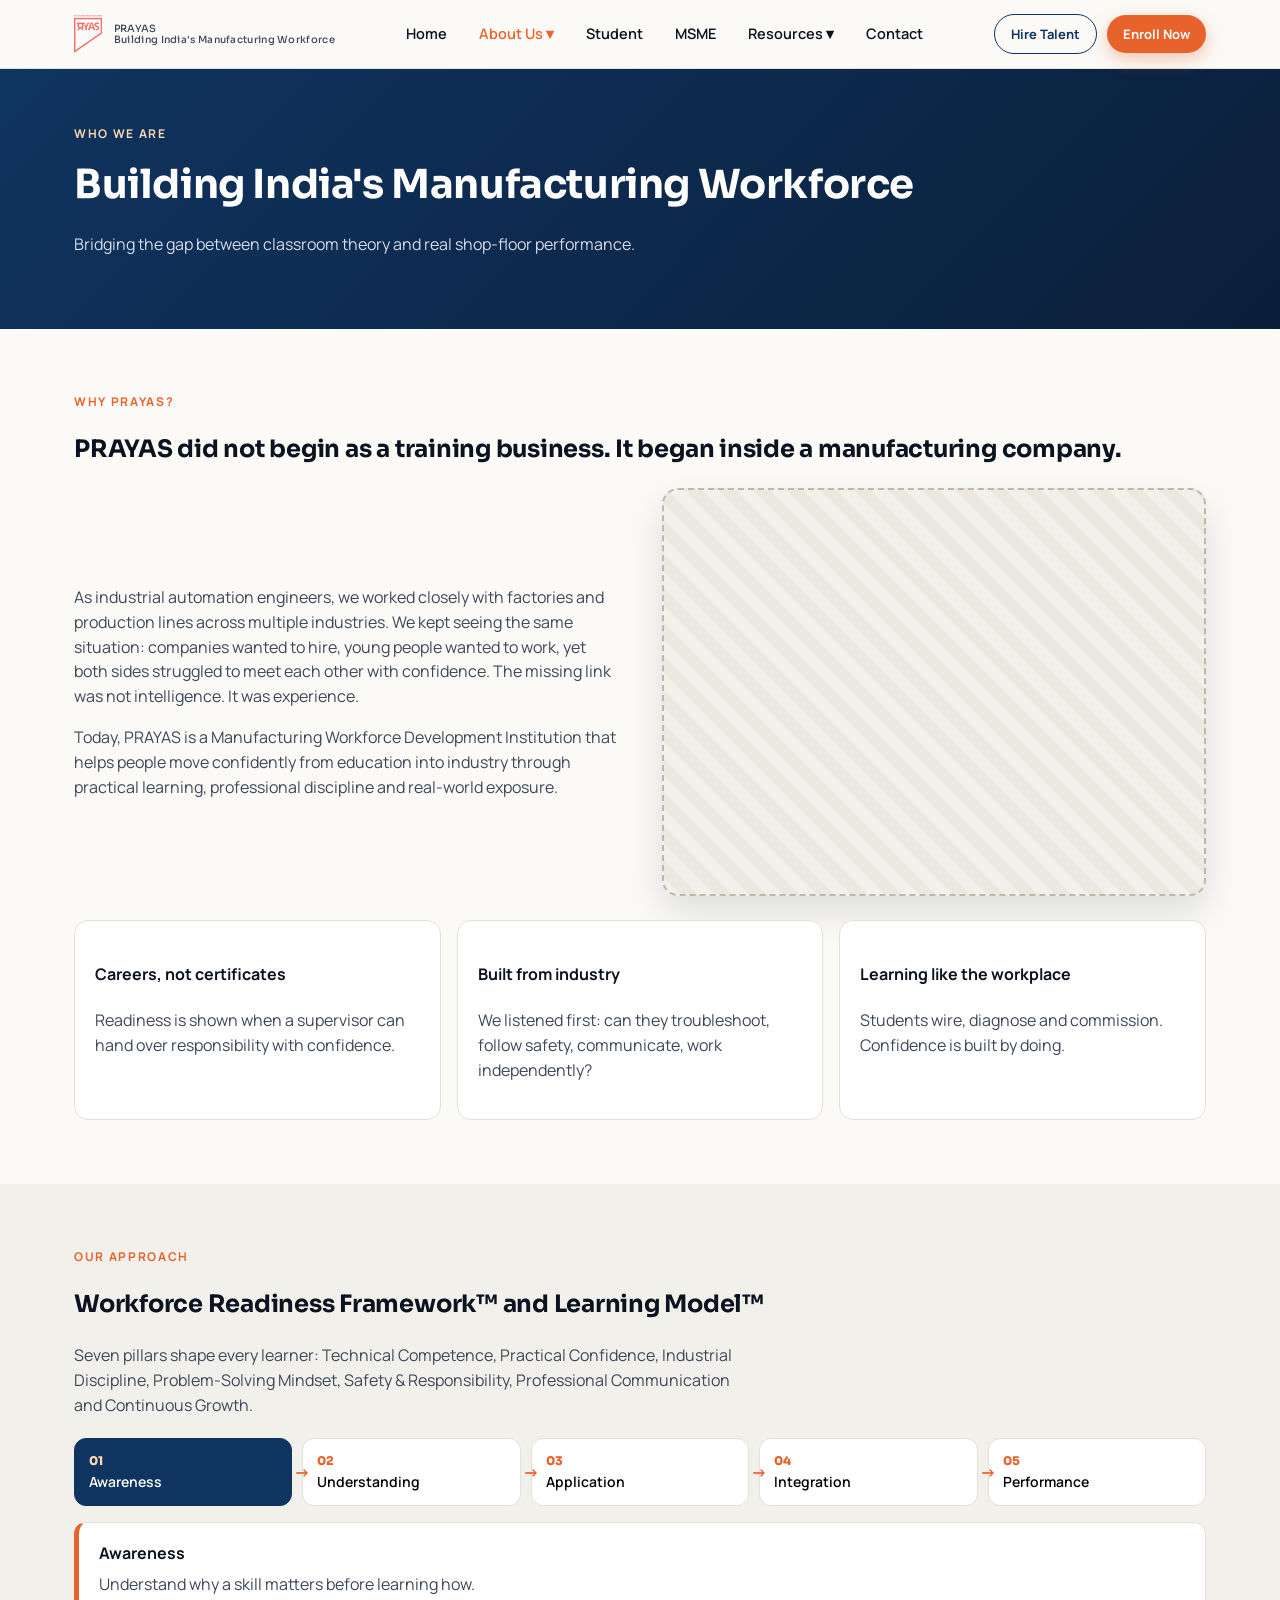
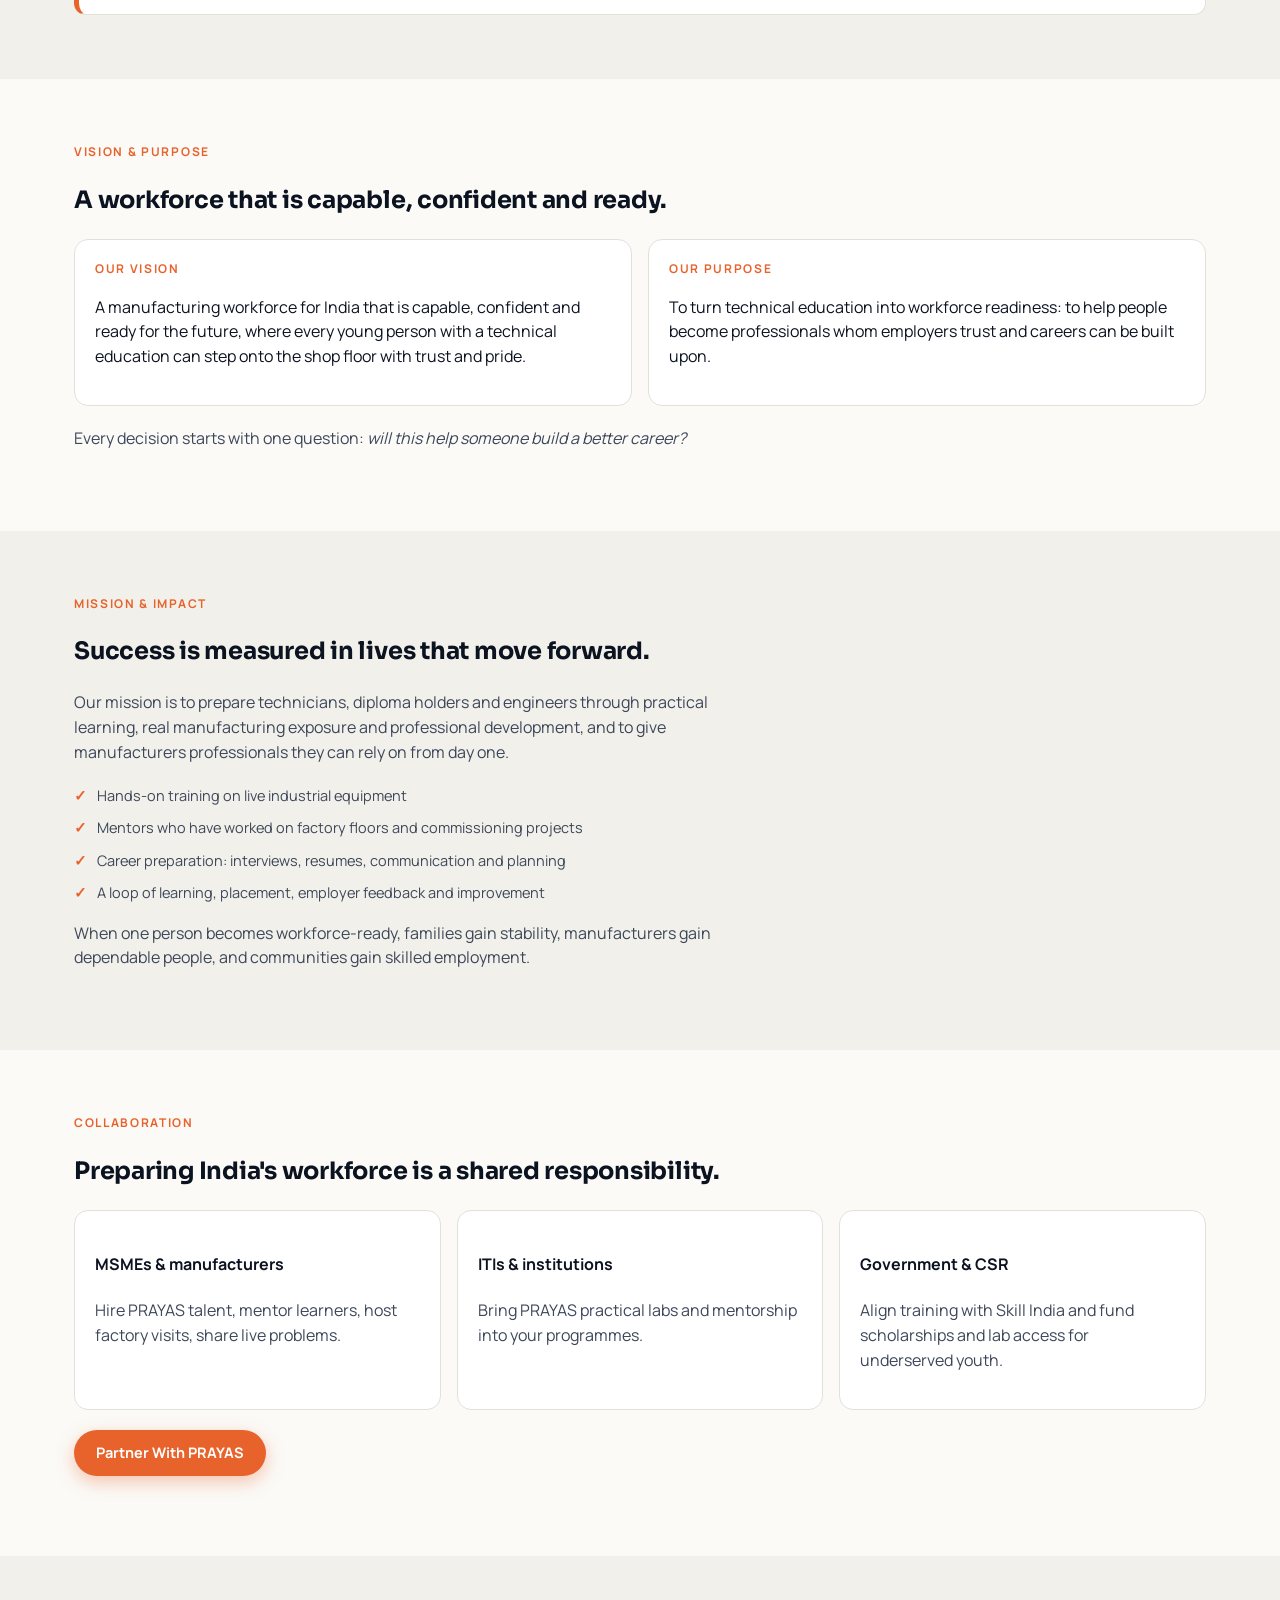
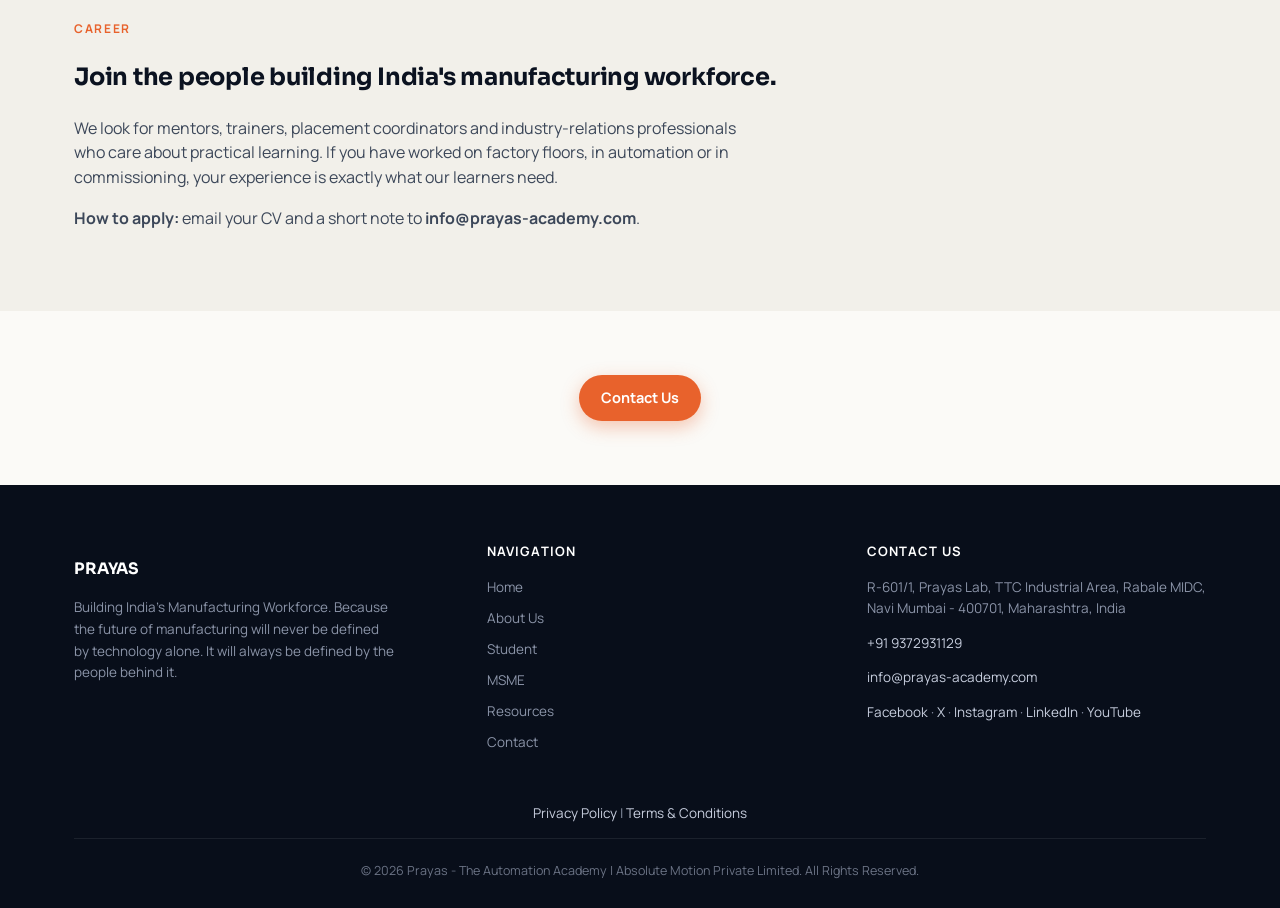
==== about.html @ 9b88f110 "feat(ui): update CTA button text from Apply Now to Enroll Now across all pages" ====
<!DOCTYPE html><html lang="en"><head><meta charset="UTF-8"><meta name="viewport" content="width=device-width,initial-scale=1"><title>About Us — PRAYAS Manufacturing Workforce</title><meta name="description" content="Why PRAYAS exists, our vision, mission and how we prepare India's manufacturing workforce."><link rel="preconnect" href="https://fonts.googleapis.com"><link href="https://fonts.googleapis.com/css2?family=Manrope:wght@400;500;600;700;800&family=Sora:wght@600;700;800&display=swap" rel="stylesheet"><style>
  :root{
    --ink:#0b1220;
    --ink-soft:#3c4759;
    --paper:#fbfaf7;
    --paper-alt:#f2f0ea;
    --accent:#0f3460;
    --accent-2:#e8622c;
    --line:#e3e0d8;
    --radius:16px;
    --maxw:1180px;
  }
  *{box-sizing:border-box;}
  html{scroll-behavior:smooth;}
  body{
    margin:0;
    font-family:'Manrope',sans-serif;
    color:var(--ink);
    background:var(--paper);
    line-height:1.55;
  }
  h1,h2,h3,.display{font-family:'Sora',sans-serif;letter-spacing:-0.01em;}
  a{text-decoration:none;color:inherit;}
  img{max-width:100%;display:block;}
  .wrap{max-width:var(--maxw);margin:0 auto;padding:0 24px;}
  .eyebrow{
    text-transform:uppercase;
    letter-spacing:0.14em;
    font-size:12px;
    font-weight:700;
    color:var(--accent-2);
    margin-bottom:10px;
  }
  /* ---------- HEADER ---------- */
  header{
    position:sticky;top:0;z-index:50;
    background:rgba(251,250,247,0.9);
    backdrop-filter:blur(10px);
    border-bottom:1px solid var(--line);
  }
  .nav-row{
    display:flex;align-items:center;justify-content:space-between;
    padding:14px 24px;max-width:var(--maxw);margin:0 auto;
  }
  .logo{font-family:'Sora',sans-serif;font-weight:800;font-size:20px;display:flex;align-items:center;gap:12px;line-height:1.1;text-decoration:none;}
  .logo img{height:38px;width:auto;display:block;object-fit:contain;}
  .logo .logo-text{display:flex;flex-direction:column;}
  .logo span{font-size:10px;font-weight:500;color:var(--ink-soft);letter-spacing:0.03em;}
  @media (max-width:540px){.logo img{height:32px;}.logo .logo-text span{display:none;}}
  nav.desktop-nav{display:flex;gap:32px;font-weight:600;font-size:14.5px;}
  nav.desktop-nav a:hover{color:var(--accent-2);}
  .nav-ctas{display:flex;gap:10px;align-items:center;}
  .btn{
    display:inline-flex;align-items:center;justify-content:center;gap:8px;
    padding:12px 22px;border-radius:999px;font-weight:700;font-size:14.5px;
    cursor:pointer;border:none;white-space:nowrap;transition:transform .15s ease, box-shadow .15s ease;
  }
  .btn:hover{transform:translateY(-1px);}
  .btn-primary{background:var(--accent-2);color:#fff;box-shadow:0 6px 18px rgba(232,98,44,0.35);}
  .btn-secondary{background:transparent;color:var(--accent);border:1.5px solid var(--accent);}
  .btn-ghost{background:var(--paper-alt);color:var(--ink);}
  .btn-small{padding:9px 16px;font-size:13px;}
  .hamburger{display:none;flex-direction:column;gap:5px;background:none;border:none;cursor:pointer;padding:6px;}
  .hamburger span{width:24px;height:2.5px;background:var(--ink);border-radius:2px;}
  /* ---------- MOBILE MENU ---------- */
  .mobile-menu{
    display:none;flex-direction:column;gap:2px;
    background:var(--paper);border-bottom:1px solid var(--line);
    padding:8px 24px 20px;
  }
  .mobile-menu.open{display:flex;}
  .mobile-menu a{padding:14px 4px;font-weight:600;border-bottom:1px solid var(--line);}
  /* ---------- HERO ---------- */
  .hero{padding:56px 0;position:relative;overflow:hidden;}
  .hero::before{
    content:"";position:absolute;inset:0;z-index:-1;
    background:radial-gradient(circle at 78% 8%, rgba(15,52,96,0.08), transparent 55%);
  }
  .hero-grid{display:grid;grid-template-columns:1.05fr 0.95fr;gap:48px;align-items:center;}
  .hero-inner{max-width:640px;}
  .hero h1{font-size:42px;font-weight:800;margin:0 0 18px;line-height:1.12;}
  .hero p.lede{font-size:18px;color:var(--ink-soft);margin:0 0 30px;max-width:600px;}
  .hero-ctas{display:flex;gap:14px;flex-wrap:wrap;margin-bottom:40px;}
  .trust-bar{
    display:flex;gap:0;border-top:1px solid var(--line);padding-top:28px;flex-wrap:wrap;
  }
  .trust-stat{flex:1;min-width:130px;padding-right:24px;}
  .trust-stat b{display:block;font-family:'Sora',sans-serif;font-size:26px;font-weight:800;color:var(--accent);}
  .trust-stat span{font-size:13px;color:var(--ink-soft);}
  .hero-media{position:relative;border-radius:20px;overflow:hidden;box-shadow:0 20px 50px rgba(11,18,32,0.18);}
  .hero-media img{width:100%;height:100%;object-fit:cover;aspect-ratio:4/5;}
  .hero-media .tag{
    position:absolute;bottom:16px;left:16px;right:16px;background:rgba(11,18,32,0.78);
    color:#fff;padding:10px 14px;border-radius:10px;font-size:13px;font-weight:600;
    display:flex;align-items:center;gap:8px;backdrop-filter:blur(6px);
  }
  .tag .dot{width:8px;height:8px;border-radius:50%;background:#3ddc84;flex:0 0 auto;}
  /* ---------- SECTION SHELL ---------- */
  section{padding:64px 0;}
  .section-alt{background:var(--paper-alt);}
  .section-dark{background:var(--ink);color:#fff;}
  .section-dark .section-head p{color:#aab2c5;}
  .section-head{max-width:640px;margin-bottom:36px;}
  .section-head.center{max-width:680px;margin-left:auto;margin-right:auto;text-align:center;}
  .section-head h2{font-size:29px;font-weight:700;margin:0 0 12px;}
  .section-head p{color:var(--ink-soft);font-size:16px;margin:0;}
  /* ---------- PROBLEM / BRIDGE ---------- */
  .bridge-grid{display:grid;grid-template-columns:1fr 1fr;gap:28px;}
  .bridge-card{
    background:#fff;border:1px solid var(--line);border-radius:var(--radius);
    padding:28px;
  }
  .bridge-card h3{font-size:18px;margin:0 0 10px;}
  .bridge-card p{margin:0;color:var(--ink-soft);font-size:15px;}
  .split{display:grid;grid-template-columns:1fr 1fr;gap:44px;align-items:center;}
  .split.reverse .split-media{order:2;}
  .split-media img{border-radius:18px;width:100%;object-fit:cover;aspect-ratio:4/3;box-shadow:0 16px 36px rgba(11,18,32,0.12);}
  .checklist{list-style:none;margin:20px 0 0;padding:0;display:grid;gap:10px;}
  .checklist li{display:flex;gap:10px;font-size:14.5px;color:var(--ink-soft);}
  .checklist li::before{content:"✓";color:var(--accent-2);font-weight:800;flex:0 0 auto;}
  /* ---------- FRAMEWORK: desktop grid / mobile carousel ---------- */
  .framework-grid{
    display:grid;grid-template-columns:repeat(4,1fr);gap:18px;
  }
  .pillar{
    background:#fff;border:1px solid var(--line);border-radius:14px;
    overflow:hidden;flex:0 0 auto;
  }
  .pillar .pillar-img{width:100%;aspect-ratio:16/10;object-fit:cover;}
  .pillar .pillar-body{padding:18px 18px 20px;}
  .pillar .num{font-family:'Sora',sans-serif;font-weight:800;color:var(--accent-2);font-size:13px;margin-bottom:8px;}
  .pillar h4{font-size:15px;margin:0 0 6px;}
  .pillar p{font-size:13.5px;color:var(--ink-soft);margin:0;}
  .framework-scroll{display:none;}
  /* ---------- AUDIENCE TILES ---------- */
  .tile-grid{display:grid;grid-template-columns:repeat(3,1fr);gap:20px;}
  .tile{background:#fff;border:1px solid var(--line);border-radius:16px;overflow:hidden;display:flex;flex-direction:column;}
  .tile img{width:100%;aspect-ratio:4/3;object-fit:cover;}
  .tile-body{padding:18px 18px 20px;display:flex;flex-direction:column;gap:8px;flex:1;}
  .tile-body h4{margin:0;font-size:16px;}
  .tile-body p{margin:0;font-size:13.5px;color:var(--ink-soft);flex:1;}
  .tile-body a{font-size:13.5px;font-weight:700;color:var(--accent-2);}
  /* ---------- CHOOSE YOUR PATH ---------- */
  .path-grid{display:grid;grid-template-columns:1fr 1fr;gap:24px;}
  .path-card{
    border-radius:var(--radius);padding:36px 30px;color:#fff;position:relative;overflow:hidden;
  }
  .path-card.student{background:linear-gradient(135deg,#0f3460,#1a4d8f);}
  .path-card.employer{background:linear-gradient(135deg,#20293b,#3c4a63);}
  .path-card .eyebrow-light{color:#ffd7b0;text-transform:uppercase;letter-spacing:0.12em;font-size:12px;font-weight:700;margin-bottom:12px;}
  .path-card h3{font-size:24px;margin:0 0 12px;}
  .path-card p{font-size:14.5px;opacity:0.88;margin:0 0 24px;}
  .path-card .btn-primary{background:#fff;color:var(--ink);box-shadow:none;}
  .path-card .btn-primary:hover{background:#f2f0ea;}
  /* ---------- TIMELINE (Student Journey) ---------- */
  .timeline{display:grid;grid-template-columns:repeat(5,1fr);gap:18px;}
  .tl-step{background:#fff;border:1px solid var(--line);border-radius:14px;overflow:hidden;}
  .tl-step img{width:100%;aspect-ratio:1/1;object-fit:cover;}
  .tl-body{padding:14px 16px 18px;}
  .tl-body .tl-num{font-family:'Sora',sans-serif;font-weight:800;color:var(--accent-2);font-size:12px;}
  .tl-body h4{font-size:14.5px;margin:8px 0 6px;}
  .tl-body p{font-size:12.5px;color:var(--ink-soft);margin:0;}
  /* ---------- HIRING PROCESS STEPS ---------- */
  .steps-list{display:grid;gap:14px;}
  .step-row{display:flex;gap:16px;background:#fff;border:1px solid var(--line);border-radius:14px;padding:18px 20px;align-items:flex-start;}
  .step-row .step-num{
    width:36px;height:36px;border-radius:50%;background:var(--paper-alt);color:var(--accent-2);
    font-family:'Sora',sans-serif;font-weight:800;font-size:14px;display:flex;align-items:center;justify-content:center;flex:0 0 auto;
  }
  .step-row h4{margin:0 0 4px;font-size:15.5px;}
  .step-row p{margin:0;font-size:14px;color:var(--ink-soft);}
  /* ---------- ECOSYSTEM CARDS ---------- */
  .eco-grid{display:grid;grid-template-columns:repeat(3,1fr);gap:22px;margin-bottom:30px;}
  .eco-card{background:rgba(255,255,255,0.05);border:1px solid rgba(255,255,255,0.12);border-radius:16px;padding:26px;}
  .eco-card h4{margin:0 0 10px;font-size:16.5px;color:#fff;}
  .eco-card p{margin:0;font-size:14px;color:#b7bfd1;}
  .testimonial-card{
    background:linear-gradient(135deg,#0f3460,#1a2b4d);border-radius:18px;padding:34px 36px;
    display:grid;grid-template-columns:1fr auto;gap:20px;align-items:center;
  }
  .testimonial-card .tag-pill{display:inline-block;background:rgba(232,98,44,0.18);color:#ffb98a;font-size:11.5px;font-weight:700;letter-spacing:0.08em;text-transform:uppercase;padding:5px 12px;border-radius:999px;margin-bottom:14px;}
  .testimonial-card blockquote{margin:0 0 18px;font-size:19px;font-weight:600;color:#fff;line-height:1.4;}
  .testimonial-card .attribution{display:flex;align-items:center;gap:10px;font-size:13.5px;color:#c7cede;}
  .testimonial-card .avatar{width:36px;height:36px;border-radius:50%;background:var(--accent-2);color:#fff;display:flex;align-items:center;justify-content:center;font-weight:800;font-size:13px;flex:0 0 auto;}
  /* ---------- VISION BANNER ---------- */
  .vision-banner{
    background:linear-gradient(135deg,#0f3460,#0b1220);color:#fff;border-radius:22px;
    padding:56px 44px;text-align:center;position:relative;overflow:hidden;
  }
  .vision-banner .eyebrow{color:#ffb98a;}
  .vision-banner h2{font-size:30px;margin:0 auto 16px;max-width:720px;}
  .vision-banner p{color:#c7cede;max-width:620px;margin:0 auto;font-size:15.5px;}
  /* ---------- IMPACT STATS ---------- */
  .stat-grid{display:grid;grid-template-columns:repeat(4,1fr);gap:16px;margin-bottom:18px;}
  .stat-card{background:#fff;border:1px solid var(--line);border-radius:14px;padding:20px;}
  .stat-card b{display:block;font-family:'Sora',sans-serif;font-size:24px;font-weight:800;color:var(--accent-2);}
  .stat-card span{font-size:12.5px;color:var(--ink-soft);}
  .verified-note{display:flex;gap:8px;align-items:center;background:#fff;border:1px solid var(--line);border-radius:12px;padding:14px 18px;font-size:13.5px;color:var(--ink-soft);margin-bottom:36px;}
  /* ---------- FAQ accordion ---------- */
  .faq-item{border-bottom:1px solid var(--line);padding:18px 0;cursor:pointer;}
  .faq-q{display:flex;justify-content:space-between;align-items:center;font-weight:700;font-size:15.5px;}
  .faq-a{max-height:0;overflow:hidden;transition:max-height .25s ease;font-size:14.5px;color:var(--ink-soft);}
  .faq-item.open .faq-a{max-height:200px;padding-top:10px;}
  .faq-item.open .faq-q .chev{transform:rotate(45deg);}
  .chev{transition:transform .2s ease;font-size:20px;color:var(--accent-2);}
  /* ---------- CONTACT FORM ---------- */
  .contact-grid{display:grid;grid-template-columns:1.1fr 0.9fr;gap:36px;}
  .contact-form{background:#fff;border:1px solid var(--line);border-radius:18px;padding:32px;}
  .contact-form h3{margin:0 0 6px;font-size:20px;}
  .contact-form>p{margin:0 0 22px;color:var(--ink-soft);font-size:14px;}
  .form-row{display:grid;grid-template-columns:1fr 1fr;gap:14px;margin-bottom:14px;}
  .field label{display:block;font-size:11.5px;font-weight:700;letter-spacing:0.06em;text-transform:uppercase;color:var(--ink-soft);margin-bottom:6px;}
  .field input,.field textarea,.field select{
    width:100%;border:1px solid var(--line);border-radius:10px;padding:12px 14px;font-family:inherit;font-size:14.5px;background:var(--paper);
  }
  .field textarea{resize:vertical;min-height:90px;}
  .contact-side{display:flex;flex-direction:column;gap:18px;}
  .info-card{background:var(--paper-alt);border:1px solid var(--line);border-radius:16px;padding:22px;}
  .info-card h4{margin:0 0 10px;font-size:15px;}
  .info-card p{margin:0 0 4px;font-size:14px;color:var(--ink-soft);}
  .info-card a{color:var(--accent);font-weight:700;}
  .info-card.notice{background:#fff3ec;border-color:#f4d3bf;}
  /* ---------- CLOSING CTA ---------- */
  .closing{background:var(--ink);color:#fff;text-align:center;padding:72px 0;}
  .closing h2{font-size:32px;margin:0 0 14px;}
  .closing p{color:#c7cede;margin:0 0 30px;}
  .closing .hero-ctas{justify-content:center;}
  /* ---------- FOOTER ---------- */
  footer{background:#080e1a;color:#8b94a8;padding:56px 0 28px;font-size:13.5px;}
  .footer-grid{display:grid;grid-template-columns:1.1fr 1fr 1fr;gap:40px;margin-bottom:36px;}
  .footer-brand img{height:70px;width:auto;margin-bottom:16px;}
  .footer-brand p{max-width:320px;line-height:1.6;color:#8b94a8;}
  .footer-social{display:flex;gap:10px;margin-top:16px;}
  .footer-social a{width:34px;height:34px;border-radius:50%;background:rgba(255,255,255,0.06);display:flex;align-items:center;justify-content:center;font-size:13px;color:#c7cede;}
  footer h5{color:#fff;font-size:13px;text-transform:uppercase;letter-spacing:0.08em;margin:0 0 16px;}
  footer nav.footer-nav{display:flex;flex-direction:column;gap:10px;}
  .footer-bottom{border-top:1px solid rgba(255,255,255,0.08);padding-top:22px;text-align:center;font-size:12.5px;color:#6b7385;}
  /* ---------- STICKY MOBILE CTA BAR ---------- */
  .mobile-cta-bar{
    display:none;position:fixed;bottom:0;left:0;right:0;z-index:60;
    background:#fff;border-top:1px solid var(--line);
    padding:10px 16px calc(10px + env(safe-area-inset-bottom));
    gap:10px;box-shadow:0 -6px 20px rgba(0,0,0,0.08);
  }
  .mobile-cta-bar .btn{flex:1;padding:13px 10px;font-size:14px;}
  /* ================= RESPONSIVE: MOBILE (<768px) ================= */
  @media (max-width:900px){
    .hero-grid{grid-template-columns:1fr;}
    .hero-media{order:-1;max-width:420px;}
    .split{grid-template-columns:1fr;}
    .split.reverse .split-media{order:0;}
    .tile-grid{grid-template-columns:1fr 1fr;}
    .eco-grid{grid-template-columns:1fr;}
    .stat-grid{grid-template-columns:1fr 1fr;}
    .footer-grid{grid-template-columns:1fr 1fr;}
    .contact-grid{grid-template-columns:1fr;}
    .testimonial-card{grid-template-columns:1fr;}
  }
  @media (max-width:768px){
    nav.desktop-nav{display:none;}
    .nav-ctas .btn-secondary{display:none;}
    .nav-ctas .btn-primary{display:none;}
    .hamburger{display:flex;}
    .hero{padding:32px 0;}
    .hero h1{font-size:28px;}
    .hero h1 .desktop-only-text{display:none;}
    .hero p.lede{font-size:15px;}
    .hero-ctas{margin-bottom:28px;}
    .hero-ctas .btn-secondary{display:none;} /* mobile hero: ONE primary CTA only, per the divergence rule */
    .trust-bar{display:grid;grid-template-columns:1fr 1fr;gap:18px;border-top:1px solid var(--line);}
    .trust-stat{padding-right:0;}
    section{padding:44px 0;}
    .section-head h2{font-size:23px;}
    .bridge-grid{grid-template-columns:1fr;gap:16px;}
    /* framework becomes a swipeable carousel on mobile */
    .framework-grid{display:none;}
    .framework-scroll{
      display:flex;gap:14px;overflow-x:auto;scroll-snap-type:x mandatory;
      padding-bottom:8px;margin:0 -24px;padding-left:24px;padding-right:24px;
    }
    .framework-scroll .pillar{min-width:78%;scroll-snap-align:start;}
    .tile-grid{grid-template-columns:1fr;gap:16px;}
    .path-grid{grid-template-columns:1fr;gap:16px;}
    .path-card{padding:26px 22px;}
    .timeline{grid-template-columns:1fr 1fr;}
    .stat-grid{grid-template-columns:1fr 1fr;}
    .form-row{grid-template-columns:1fr;}
    body{padding-bottom:74px;} /* room for sticky bar */
    .mobile-cta-bar{display:flex;}
    .closing .hero-ctas .btn-secondary{display:none;}
    .vision-banner{padding:40px 26px;}
  }
  @media (min-width:769px){
    .mobile-menu{display:none !important;}
  }

.photo-slot{display:flex;align-items:center;justify-content:center;text-align:center;width:100%;min-height:140px;border:2px dashed #bdb8aa;border-radius:16px;background:repeating-linear-gradient(45deg,#f2f0ea,#f2f0ea 12px,#ebe8df 12px,#ebe8df 24px);color:#7b7566;font:600 13px Manrope,sans-serif;padding:12px;overflow:hidden}
.photo-slot.filled{border:0;padding:0;background:none}.photo-slot img{width:100%;height:100%;object-fit:cover;display:block;border-radius:inherit}
.hero-media .photo-slot,.split-media .photo-slot{box-shadow:0 16px 36px rgba(11,18,32,.12)}.pillar .photo-slot,.tile .photo-slot{border-radius:0;border-width:0 0 2px 0}
.muted{color:var(--ink-soft)}.lead{max-width:680px;color:var(--ink-soft)}
.page-hero{background:linear-gradient(135deg,#0f3460,#0b1f3a);color:#fff;padding:56px 0}.page-hero h1{font-size:clamp(28px,4vw,40px);margin:0 0 12px}.page-hero p{color:#d5dbe8;max-width:620px}.page-hero .eyebrow{color:#ffd7b0}
.dd{position:relative}.dd>div{display:none;position:absolute;top:100%;left:-10px;background:#fff;border:1px solid var(--line);border-radius:10px;padding:8px;min-width:190px;flex-direction:column;z-index:60}
.dd:hover>div,.dd:focus-within>div,.dd.open>div{display:flex}.dd>div a{padding:7px 10px;border-radius:6px;font-weight:500}.dd>div a:hover{background:var(--paper-alt)}
.flow .nodes{list-style:none;margin:0 0 16px;padding:0;display:flex;gap:10px}.flow li{flex:1;position:relative}
.flow li:not(:last-child)::after{content:"\2192";position:absolute;right:-10px;top:50%;transform:translate(50%,-50%);color:var(--accent-2);font-weight:800;z-index:1}
.node{width:100%;height:100%;text-align:left;background:#fff;border:1.5px solid var(--line);border-radius:12px;padding:14px;font:600 14px Manrope,sans-serif;cursor:pointer}
.node b{display:block;color:var(--accent-2);font:800 12px Sora,sans-serif;margin-bottom:4px}.node:hover{border-color:var(--accent)}.node.on{background:var(--accent);color:#fff;border-color:var(--accent)}.node.on b{color:#ffd7b0}
.panel{background:#fff;border:1px solid var(--line);border-left:5px solid var(--accent-2);border-radius:12px;padding:18px 20px}.panel h4{margin:0 0 6px}.panel p{margin:0;color:var(--ink-soft)}
.stairs .nodes{align-items:flex-end}.stairs li:nth-child(1) .node{min-height:80px}.stairs li:nth-child(2) .node{min-height:110px}.stairs li:nth-child(3) .node{min-height:140px}.stairs li:nth-child(4) .node{min-height:170px}.stairs li:nth-child(5) .node{min-height:200px}
.tabs{display:flex;gap:8px;flex-wrap:wrap;margin:16px 0 20px}.tabs button{padding:9px 16px;border-radius:99px;border:1.5px solid var(--line);background:#fff;font:700 14px Manrope,sans-serif;cursor:pointer}.tabs button.on{background:var(--accent-2);border-color:var(--accent-2);color:#fff}
[data-pane]{display:none}[data-pane].on{display:block}.start{display:inline-block;background:var(--paper-alt);border:1.5px dashed var(--accent);border-radius:99px;padding:6px 14px;font-weight:700;font-size:13px;margin-bottom:12px}
.win{background:#fff;border:1px solid var(--line);border-radius:14px;overflow:hidden;box-shadow:0 12px 30px rgba(11,18,32,.1)}
.bar{background:var(--paper-alt);padding:10px 14px;display:flex;gap:6px;align-items:center;font-size:13px;font-weight:700;border-bottom:1px solid var(--line)}
.bar i{width:11px;height:11px;border-radius:50%;background:#ff5f57}.bar i:nth-child(2){background:#febc2e}.bar i:nth-child(3){background:#28c840;margin-right:8px}
.faq{display:grid;grid-template-columns:1fr 1.2fr}.faq .qs{display:flex;flex-direction:column;border-right:1px solid var(--line)}.faq .node{height:auto;padding:14px 16px;border:0;border-bottom:1px solid var(--line);border-radius:0}.faq .ans{padding:22px}.faq .ans h4{margin:0 0 8px}
.sides{display:grid;grid-template-columns:1fr auto 1fr;align-items:center;margin:24px 0}.side{background:#fff;border:1px solid var(--line);border-radius:14px;padding:22px}.side small{color:var(--accent-2);font-weight:800;text-transform:uppercase;font-size:11px}
.side p{font:600 17px Sora,sans-serif;margin:8px 0 0}.span{width:36px;height:6px;background:var(--line);border-radius:3px;transition:width .8s,background .8s}.sides.built .span{width:120px;background:var(--accent-2)}
.built-msg{opacity:0;transition:opacity .6s .5s;text-align:center;font-weight:700;color:var(--accent-2)}.sides.built+.built-msg{opacity:1}
.chal{background:#fff;border:1px solid var(--line);border-radius:12px;margin-bottom:10px;padding:0 18px}.chal summary{padding:16px 0;font-weight:700;cursor:pointer;list-style:none;display:flex;justify-content:space-between}.chal summary::after{content:"+";color:var(--accent-2);font-size:20px}.chal[open] summary::after{content:"\2212"}.chal div{padding:0 0 16px;color:var(--ink-soft)}
.calc{background:var(--accent);color:#fff;border-radius:16px;padding:26px;display:grid;grid-template-columns:1fr 1fr;gap:24px}.calc label{display:block;font-size:12px;font-weight:700;margin:10px 0 4px;color:#d5dbe8}.calc input{width:100%;padding:10px;border-radius:8px;border:0;font:inherit}
.calc .out{background:rgba(255,255,255,.08);border-radius:12px;padding:20px;text-align:center}.calc .out b{display:block;font:800 34px Sora,sans-serif;color:#ffd7b0}
.grid3{display:grid;grid-template-columns:repeat(3,1fr);gap:16px}.card{background:#fff;border:1px solid var(--line);border-radius:14px;padding:20px}
@media(max-width:900px){.hero-media{order:0;max-width:100%}.hero-media .photo-slot,.hero-media img{aspect-ratio:16/9!important}}
@media(max-width:768px){.hero h1 .desktop-only-text{display:inline!important}section{padding:36px 0}.hide-m{display:none!important}
.tile-grid{display:flex!important;overflow-x:auto;scroll-snap-type:x mandatory;gap:14px;margin:0 -24px;padding:0 24px 8px}.tile{min-width:78%;scroll-snap-align:start}
.split-media .photo-slot,.pillar .photo-slot{aspect-ratio:16/9!important}}
@media(max-width:800px){.flow .nodes{flex-direction:column}.flow li:not(:last-child)::after{content:"\2193";right:auto;left:50%;top:auto;bottom:-14px;transform:translateX(-50%)}.stairs li .node{min-height:0!important}.faq,.sides,.calc,.grid3{grid-template-columns:1fr!important}.faq .qs{border-right:0}.span{width:6px;height:30px;margin:0 auto}.sides.built .span{width:6px;height:60px}.dd>div{position:static;display:flex;border:0}}

.desktop-nav a.active{color:var(--accent-2)}.desktop-nav a.soon,.mobile-menu a.soon,.footer-nav a.soon,.dd>div a.soon{opacity:.5}
.toast{position:fixed;bottom:90px;left:50%;transform:translateX(-50%);background:#0b1220;color:#fff;padding:10px 18px;border-radius:99px;font-size:14px;z-index:99;opacity:0;pointer-events:none;transition:opacity .25s}.toast.on{opacity:1}
</style></head><body><header><div class="nav-row"><a href="index.html" class="logo"><img src="images/logo.png" alt="PRAYAS Logo"><span class="logo-text">PRAYAS<span>Building India's Manufacturing Workforce</span></span></a><nav class="desktop-nav"><a href="index.html">Home</a><span class="dd"><a href="about.html" class="active">About Us &#9662;</a><div><a href="about.html#about-why">Why PRAYAS?</a><a href="about.html#about-vision">Vision &amp; Purpose</a><a href="about.html#about-mission">Mission &amp; Impact</a><a href="about.html#about-collaboration">Collaboration</a><a href="about.html#about-career">Career</a><a href="contact.html">Contact Us</a></div></span><a href="students.html">Student</a><a href="employers.html">MSME</a><span class="dd"><a href="resources.html">Resources &#9662;</a><div><a href="resources.html#vlog">Vlog</a><a href="resources.html#blog">Blog</a><a href="resources.html#study">Study Material</a><a href="resources.html#events">Events</a><a href="resources.html#gallery">Gallery</a></div></span><a href="contact.html">Contact</a></nav><div class="nav-ctas"><a href="manpower-portal/" class="btn btn-secondary btn-small">Hire Talent</a><a href="student-portal/" class="btn btn-primary btn-small">Enroll Now</a><button class="hamburger" onclick="document.getElementById('mmenu').classList.toggle('open')" aria-label="Menu"><span></span><span></span><span></span></button></div></div><div class="mobile-menu" id="mmenu"><a href="index.html">Home</a><a href="about.html" class="active">About Us</a><a href="students.html">Student</a><a href="employers.html">MSME</a><a href="resources.html">Resources</a><a href="contact.html">Contact</a><a href="student-portal/login.php" style="color:var(--accent-2);font-weight:700">Student Portal Login</a></div></header><main><div class="page-hero"><div class="wrap"><div class="eyebrow">Who We Are</div><h1>Building India's Manufacturing Workforce</h1><p>Bridging the gap between classroom theory and real shop-floor performance.</p></div></div><section id="about-why"><div class="wrap"><div class="eyebrow">Why PRAYAS?</div><h2>PRAYAS did not begin as a training business. It began inside a manufacturing company.</h2><div class="split" style="margin-bottom:24px"><div><p class="lead">As industrial automation engineers, we worked closely with factories and production lines across multiple industries. We kept seeing the same situation: companies wanted to hire, young people wanted to work, yet both sides struggled to meet each other with confidence. The missing link was not intelligence. It was experience.</p><p class="lead">Today, PRAYAS is a Manufacturing Workforce Development Institution that helps people move confidently from education into industry through practical learning, professional discipline and real-world exposure.</p></div><div class="split-media"><div class="photo-slot" data-img="gap-mentorship.jpg" style="aspect-ratio:4/3"></div></div></div><div class="grid3"><div class="card"><h4>Careers, not certificates</h4><p class="muted">Readiness is shown when a supervisor can hand over responsibility with confidence.</p></div><div class="card"><h4>Built from industry</h4><p class="muted">We listened first: can they troubleshoot, follow safety, communicate, work independently?</p></div><div class="card"><h4>Learning like the workplace</h4><p class="muted">Students wire, diagnose and commission. Confidence is built by doing.</p></div></div></div></section><section id="about-framework" class=section-alt><div class="wrap"><div class="eyebrow">Our approach</div><h2>Workforce Readiness Framework&trade; and Learning Model&trade;</h2><p class="lead">Seven pillars shape every learner: Technical Competence, Practical Confidence, Industrial Discipline, Problem-Solving Mindset, Safety &amp; Responsibility, Professional Communication and Continuous Growth.</p><div class="flow" data-flow style="margin-top:20px"><ol class="nodes"><li><button class="node" data-t="Awareness" data-d="Understand why a skill matters before learning how."><b>01</b>Awareness</button></li><li><button class="node" data-t="Understanding" data-d="Build strong fundamentals, always tied to a real application."><b>02</b>Understanding</button></li><li><button class="node" data-t="Application" data-d="Hands-on practice, repeated until hesitation turns into confidence."><b>03</b>Application</button></li><li><button class="node" data-t="Integration" data-d="See how electrical, mechanical, automation and maintenance work together."><b>04</b>Integration</button></li><li><button class="node" data-t="Performance" data-d="Show safe, independent, trusted work."><b>05</b>Performance</button></li></ol><div class="panel"><h4></h4><p></p></div></div></div></section><section id="about-vision"><div class="wrap"><div class="eyebrow">Vision &amp; Purpose</div><h2>A workforce that is capable, confident and ready.</h2><div class="grid3" style="grid-template-columns:1fr 1fr"><div class="card"><div class="eyebrow">Our vision</div><p>A manufacturing workforce for India that is capable, confident and ready for the future, where every young person with a technical education can step onto the shop floor with trust and pride.</p></div><div class="card"><div class="eyebrow">Our purpose</div><p>To turn technical education into workforce readiness: to help people become professionals whom employers trust and careers can be built upon.</p></div></div><p class="lead" style="margin-top:20px">Every decision starts with one question: <em>will this help someone build a better career?</em></p></div></section><section id="about-mission" class=section-alt><div class="wrap"><div class="eyebrow">Mission &amp; Impact</div><h2>Success is measured in lives that move forward.</h2><p class="lead">Our mission is to prepare technicians, diploma holders and engineers through practical learning, real manufacturing exposure and professional development, and to give manufacturers professionals they can rely on from day one.</p><ul class="checklist"><li>Hands-on training on live industrial equipment</li><li>Mentors who have worked on factory floors and commissioning projects</li><li>Career preparation: interviews, resumes, communication and planning</li><li>A loop of learning, placement, employer feedback and improvement</li></ul><p class="lead">When one person becomes workforce-ready, families gain stability, manufacturers gain dependable people, and communities gain skilled employment.</p><!-- CONFIRM impact figures before launch --></div></section><section id="about-collaboration"><div class="wrap"><div class="eyebrow">Collaboration</div><h2>Preparing India's workforce is a shared responsibility.</h2><div class="grid3"><div class="card"><h4>MSMEs &amp; manufacturers</h4><p class="muted">Hire PRAYAS talent, mentor learners, host factory visits, share live problems.</p></div><div class="card"><h4>ITIs &amp; institutions</h4><p class="muted">Bring PRAYAS practical labs and mentorship into your programmes.</p></div><div class="card"><h4>Government &amp; CSR</h4><p class="muted">Align training with Skill India and fund scholarships and lab access for underserved youth.</p></div></div><p style="margin-top:20px"><a class="btn btn-primary" href="contact.html">Partner With PRAYAS</a></p></div></section><section id="about-career" class=section-alt><div class="wrap"><div class="eyebrow">Career</div><h2>Join the people building India's manufacturing workforce.</h2><p class="lead">We look for mentors, trainers, placement coordinators and industry-relations professionals who care about practical learning. If you have worked on factory floors, in automation or in commissioning, your experience is exactly what our learners need.</p><p class="lead"><b>How to apply:</b> email your CV and a short note to <a href="mailto:info@prayas-academy.com"><b>info@prayas-academy.com</b></a>.</p><!-- CONFIRM: list current openings here --></div></section><section><div class="wrap" style="text-align:center"><a class="btn btn-primary" href="contact.html">Contact Us</a></div></section></main><div class="mobile-cta-bar"><a href="manpower-portal/" class="btn btn-secondary">Hire Talent</a><a href="student-portal/" class="btn btn-primary">Enroll Now</a></div><footer><div class="wrap"><div class="footer-grid"><div class="footer-brand"><h3 style="color:#fff">PRAYAS</h3><p>Building India's Manufacturing Workforce. Because the future of manufacturing will never be defined by technology alone. It will always be defined by the people behind it.</p></div><div><h5>Navigation</h5><nav class="footer-nav"><a href="index.html">Home</a><a href="about.html">About Us</a><a href="students.html">Student</a><a href="employers.html">MSME</a><a href="resources.html">Resources</a><a href="contact.html">Contact</a></nav></div><div><h5>Contact Us</h5><p>R-601/1, Prayas Lab, TTC Industrial Area, Rabale MIDC, Navi Mumbai - 400701, Maharashtra, India</p><p><a href="tel:+919372931129" style="color:#c7cede">+91 9372931129</a></p><p><a href="mailto:info@prayas-academy.com" style="color:#c7cede">info@prayas-academy.com</a></p><p style="margin-top:10px"><a href="https://www.facebook.com/share/1CJUdkx9NA/" target="_blank" rel="noopener" style="color:#c7cede">Facebook</a> &middot; <a href="https://x.com/theprayasacademy" target="_blank" rel="noopener" style="color:#c7cede">X</a> &middot; <a href="https://www.instagram.com/theprayasacademy" target="_blank" rel="noopener" style="color:#c7cede">Instagram</a> &middot; <a href="https://www.linkedin.com/company/the-prayas-academy/" target="_blank" rel="noopener" style="color:#c7cede">LinkedIn</a> &middot; <a href="https://www.youtube.com/@theprayasacademy" target="_blank" rel="noopener" style="color:#c7cede">YouTube</a></p></div></div><div class="footer-legal-links" style="text-align:center;padding:14px 0"><a href="privacy-policy.html" style="color:#c7cede">Privacy Policy</a> | <a href="terms-and-conditions.html" style="color:#c7cede">Terms &amp; Conditions</a></div><div class="footer-bottom">&copy; 2026 Prayas - The Automation Academy | Absolute Motion Private Limited. All Rights Reserved.</div></div></footer><script>

const mq=matchMedia('(max-width:800px)');
document.querySelectorAll('[data-flow]').forEach(f=>{const p=f.querySelector('.panel,.ans'),n=[...f.querySelectorAll('.node')],home=p.parentElement,nx=p.nextSibling;let cur=n[0];
 const place=()=>{if(mq.matches){const li=cur.closest('li');li?li.appendChild(p):cur.after(p)}else home.insertBefore(p,nx)};
 const show=b=>{cur=b;n.forEach(x=>x.classList.toggle('on',x===b));p.querySelector('h4').textContent=b.dataset.t;p.querySelector('p').textContent=b.dataset.d;place()};
 n.forEach(b=>b.onclick=()=>show(b));mq.addEventListener('change',()=>show(cur));show(n[0])});
document.querySelectorAll('[data-tabs]').forEach(t=>{const bs=t.querySelectorAll('button'),root=t.parentElement;const go=id=>{bs.forEach(b=>b.classList.toggle('on',b.dataset.tab===id));root.querySelectorAll('[data-pane]').forEach(p=>p.classList.toggle('on',p.dataset.pane===id))};
 bs.forEach(b=>b.onclick=()=>go(b.dataset.tab));const fromHash=()=>{const h=location.hash.slice(1);if([...bs].some(b=>b.dataset.tab===h))go(h)};go(bs[0].dataset.tab);fromHash();addEventListener('hashchange',fromHash)});
const bt=document.getElementById('bridge-btn');if(bt)bt.onclick=()=>{const s=document.querySelector('.sides');s.classList.toggle('built');bt.textContent=s.classList.contains('built')?'Reset':'Build the bridge \u2192'};
const c=document.getElementById('calc');if(c){const u=()=>{const v=i=>+c.querySelector('#'+i).value||0;document.getElementById('cost').textContent='\u20B9'+Math.round(v('hires')*v('months')*v('salary')*(1-v('prod')/100)).toLocaleString('en-IN')};c.querySelectorAll('input').forEach(i=>i.oninput=u);u()}
// Instagram: paste post/reel URLs, e.g. 'https://www.instagram.com/reel/XXXXXXXX/'
const IG=[];const g=document.getElementById('ig');if(g){if(IG.length){g.innerHTML=IG.map(u=>'<blockquote class="instagram-media" data-instgrm-permalink="'+u+'" data-instgrm-version="14" style="max-width:420px;width:100%;margin:0"></blockquote>').join('');const s=document.createElement('script');s.async=1;s.src='https://www.instagram.com/embed.js';document.body.appendChild(s)}else g.innerHTML='<div class="card" style="grid-column:1/-1;text-align:center"><h4>Videos from @theprayasacademy</h4><p class="muted">Instagram reels appear here once their links are added.</p><a class="btn btn-primary" href="https://www.instagram.com/theprayasacademy" target="_blank" rel="noopener">Follow on Instagram</a></div>'}

  // 1. Set up the Google Apps Script backend using google-apps-script.gs (see the setup
  //    comments at the top of that file), then paste the Web App URL it gives you below.
  const ENQUIRY_ENDPOINT = "api/enquiry.php";

  async function handleEnquirySubmit(e){
    e.preventDefault();
    const form = e.target;
    const statusEl = document.getElementById('form-status');
    const submitBtn = form.querySelector('button[type="submit"]');

    const payload = {
      name: form.name.value,
      email: form.email.value,
      phone: form.phone.value,
      organisation: form.organisation.value,
      role: form.role.value,
      message: form.message.value
    };

    if (ENQUIRY_ENDPOINT.includes("PASTE_YOUR")) {
      statusEl.textContent = "Form backend isn't connected yet — please email admissions@prayas.org or call +91-22-4500 0947 directly.";
      return false;
    }

    submitBtn.disabled = true;
    statusEl.textContent = "Sending...";

    try {
      // mode:'no-cors' is required for Apps Script web apps — the request still
      // reaches your script and gets logged/emailed, we just can't read the response.
      await fetch(ENQUIRY_ENDPOINT, {
        method: "POST",
        mode: "no-cors",
        headers: { "Content-Type": "text/plain;charset=utf-8" },
        body: JSON.stringify(payload)
      });
      statusEl.textContent = "Thanks — we've received your enquiry and will be in touch within 24 hours.";
      form.reset();
    } catch (err) {
      statusEl.textContent = "Something went wrong sending this. Please email admissions@prayas.org or call +91-22-4500 0947 directly.";
    } finally {
      submitBtn.disabled = false;
    }
    return false;
  }
</script></body></html>
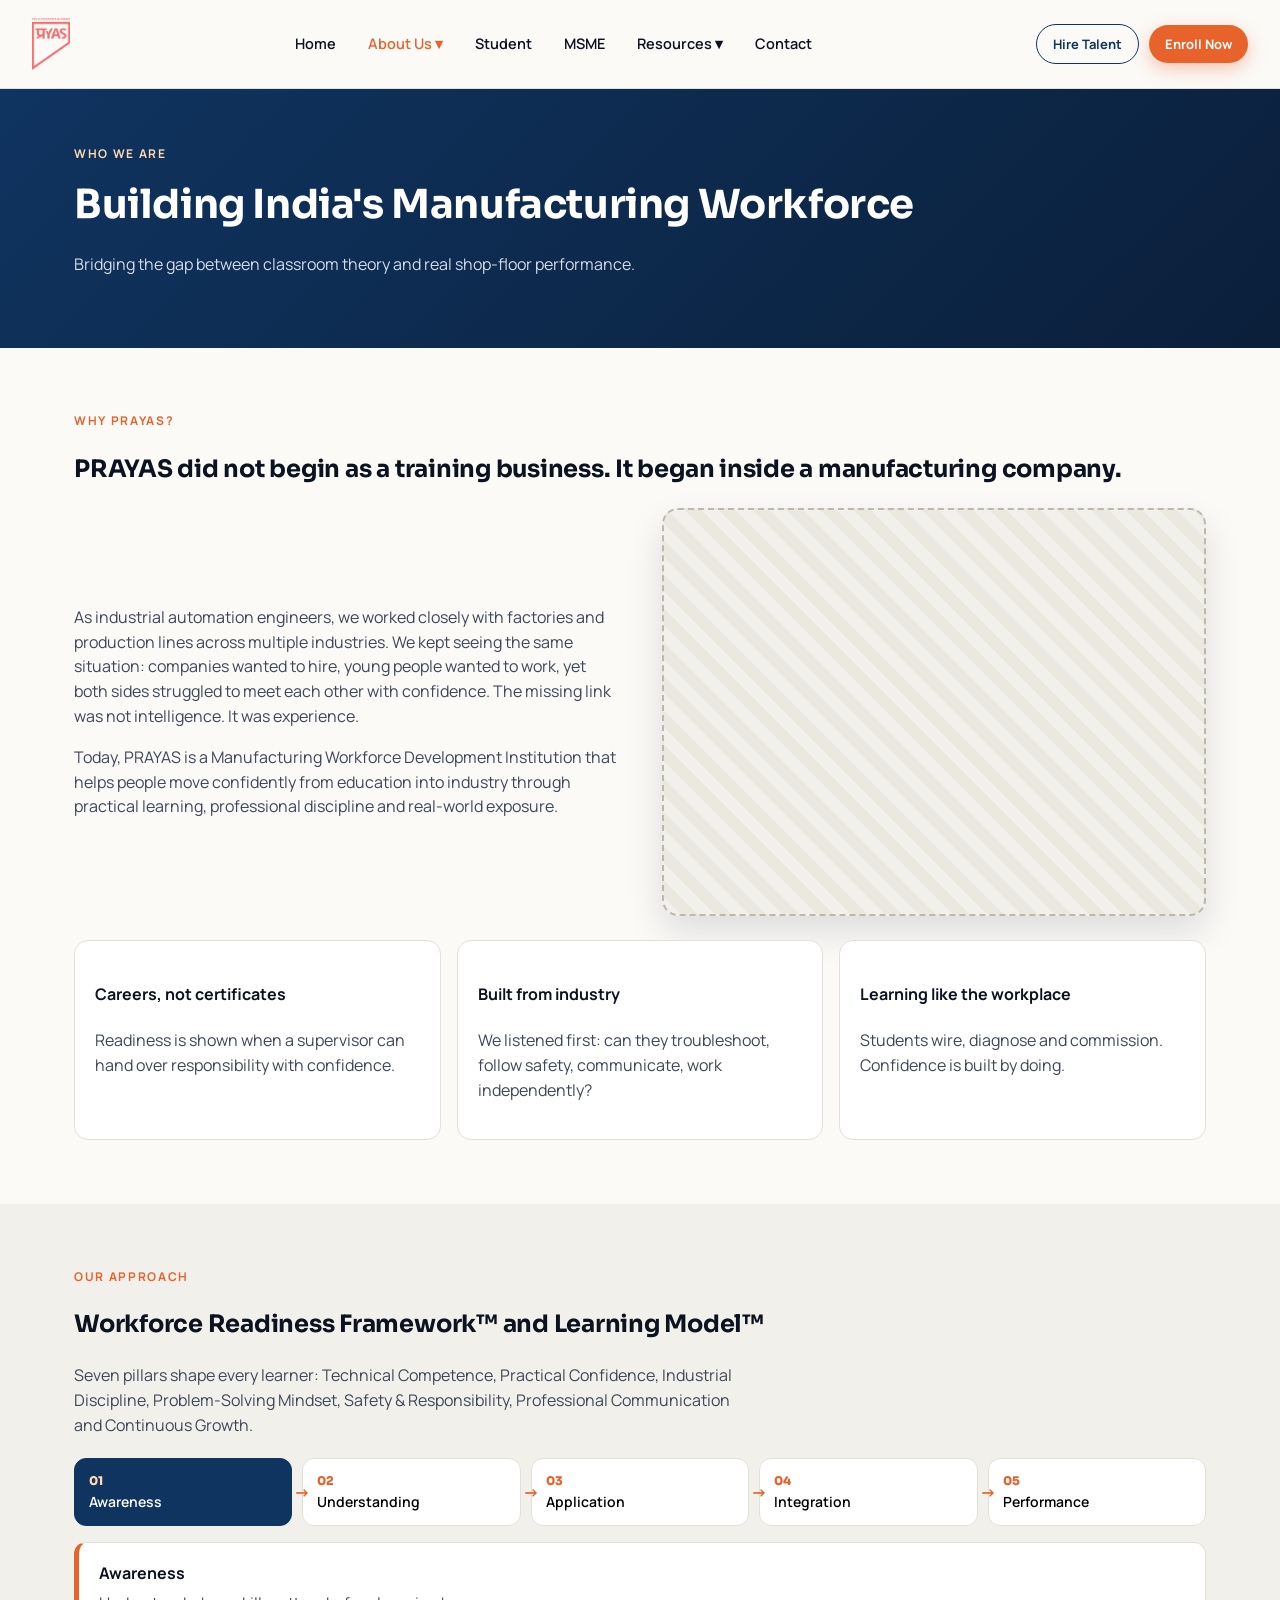
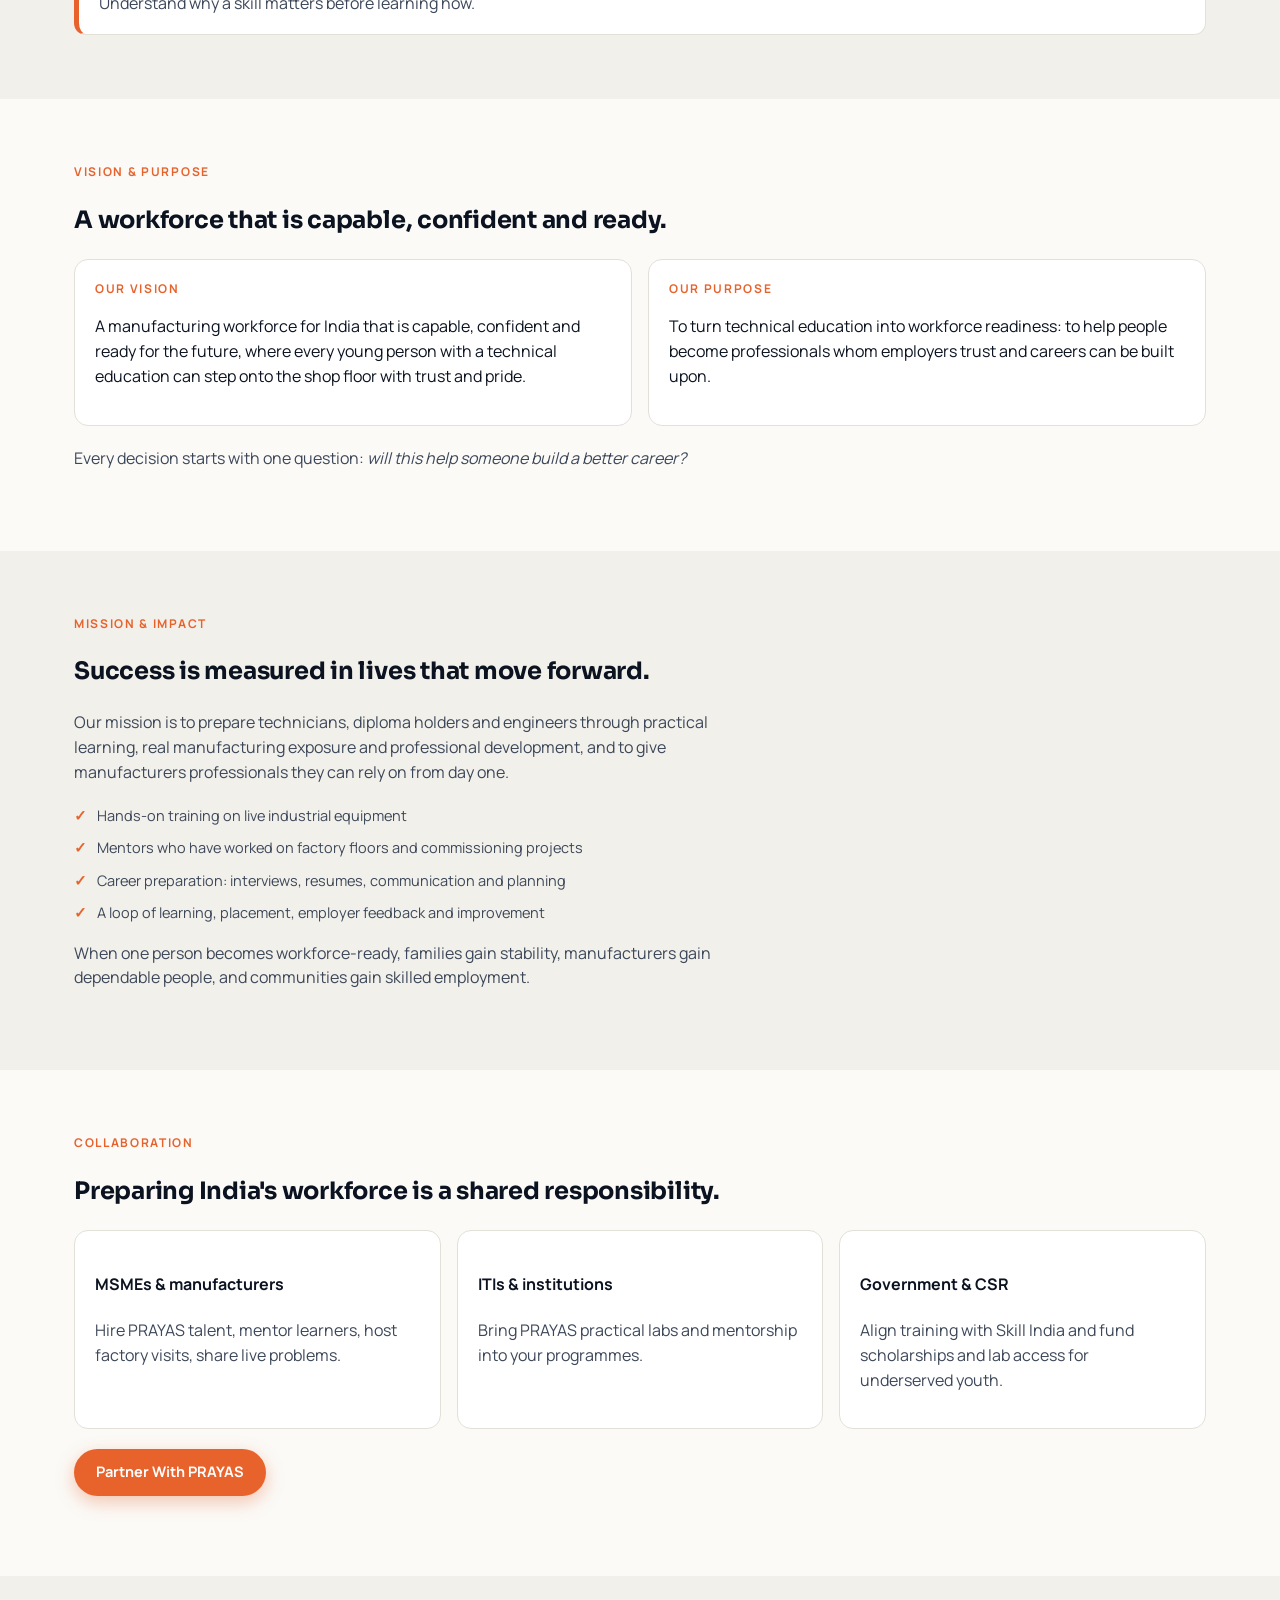
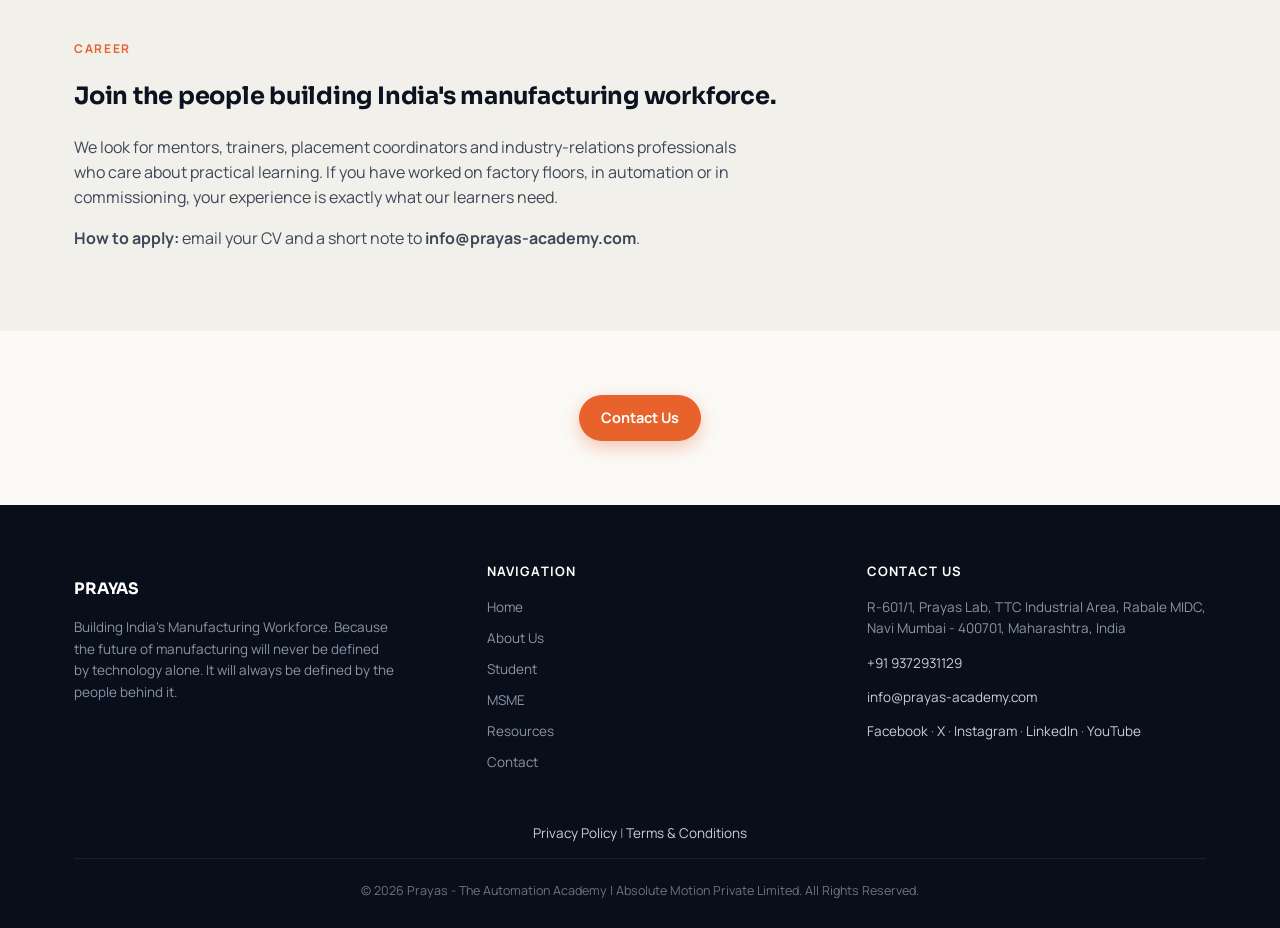
==== commit dada3bc4: "feat(ui): remove duplicate logo text, increase logo size to 52px, and expand header dimensions" ====
--- a/about.html
+++ b/about.html
@@ -40,13 +40,13 @@
   }
   .nav-row{
     display:flex;align-items:center;justify-content:space-between;
-    padding:14px 24px;max-width:var(--maxw);margin:0 auto;
-  }
-  .logo{font-family:'Sora',sans-serif;font-weight:800;font-size:20px;display:flex;align-items:center;gap:12px;line-height:1.1;text-decoration:none;}
-  .logo img{height:38px;width:auto;display:block;object-fit:contain;}
-  .logo .logo-text{display:flex;flex-direction:column;}
-  .logo span{font-size:10px;font-weight:500;color:var(--ink-soft);letter-spacing:0.03em;}
-  @media (max-width:540px){.logo img{height:32px;}.logo .logo-text span{display:none;}}
+    padding:18px 32px;max-width:1280px;margin:0 auto;
+  }
+  .logo{display:inline-flex;align-items:center;text-decoration:none;transition:transform .15s ease;}
+  .logo:hover{transform:scale(1.02);}
+  .logo img{height:52px;width:auto;display:block;object-fit:contain;}
+  @media (max-width:768px){.nav-row{padding:16px 20px;}.logo img{height:46px;}}
+  @media (max-width:540px){.nav-row{padding:14px 16px;}.logo img{height:40px;}}
   nav.desktop-nav{display:flex;gap:32px;font-weight:600;font-size:14.5px;}
   nav.desktop-nav a:hover{color:var(--accent-2);}
   .nav-ctas{display:flex;gap:10px;align-items:center;}
@@ -328,7 +328,7 @@
 
 .desktop-nav a.active{color:var(--accent-2)}.desktop-nav a.soon,.mobile-menu a.soon,.footer-nav a.soon,.dd>div a.soon{opacity:.5}
 .toast{position:fixed;bottom:90px;left:50%;transform:translateX(-50%);background:#0b1220;color:#fff;padding:10px 18px;border-radius:99px;font-size:14px;z-index:99;opacity:0;pointer-events:none;transition:opacity .25s}.toast.on{opacity:1}
-</style></head><body><header><div class="nav-row"><a href="index.html" class="logo"><img src="images/logo.png" alt="PRAYAS Logo"><span class="logo-text">PRAYAS<span>Building India's Manufacturing Workforce</span></span></a><nav class="desktop-nav"><a href="index.html">Home</a><span class="dd"><a href="about.html" class="active">About Us &#9662;</a><div><a href="about.html#about-why">Why PRAYAS?</a><a href="about.html#about-vision">Vision &amp; Purpose</a><a href="about.html#about-mission">Mission &amp; Impact</a><a href="about.html#about-collaboration">Collaboration</a><a href="about.html#about-career">Career</a><a href="contact.html">Contact Us</a></div></span><a href="students.html">Student</a><a href="employers.html">MSME</a><span class="dd"><a href="resources.html">Resources &#9662;</a><div><a href="resources.html#vlog">Vlog</a><a href="resources.html#blog">Blog</a><a href="resources.html#study">Study Material</a><a href="resources.html#events">Events</a><a href="resources.html#gallery">Gallery</a></div></span><a href="contact.html">Contact</a></nav><div class="nav-ctas"><a href="manpower-portal/" class="btn btn-secondary btn-small">Hire Talent</a><a href="student-portal/" class="btn btn-primary btn-small">Enroll Now</a><button class="hamburger" onclick="document.getElementById('mmenu').classList.toggle('open')" aria-label="Menu"><span></span><span></span><span></span></button></div></div><div class="mobile-menu" id="mmenu"><a href="index.html">Home</a><a href="about.html" class="active">About Us</a><a href="students.html">Student</a><a href="employers.html">MSME</a><a href="resources.html">Resources</a><a href="contact.html">Contact</a><a href="student-portal/login.php" style="color:var(--accent-2);font-weight:700">Student Portal Login</a></div></header><main><div class="page-hero"><div class="wrap"><div class="eyebrow">Who We Are</div><h1>Building India's Manufacturing Workforce</h1><p>Bridging the gap between classroom theory and real shop-floor performance.</p></div></div><section id="about-why"><div class="wrap"><div class="eyebrow">Why PRAYAS?</div><h2>PRAYAS did not begin as a training business. It began inside a manufacturing company.</h2><div class="split" style="margin-bottom:24px"><div><p class="lead">As industrial automation engineers, we worked closely with factories and production lines across multiple industries. We kept seeing the same situation: companies wanted to hire, young people wanted to work, yet both sides struggled to meet each other with confidence. The missing link was not intelligence. It was experience.</p><p class="lead">Today, PRAYAS is a Manufacturing Workforce Development Institution that helps people move confidently from education into industry through practical learning, professional discipline and real-world exposure.</p></div><div class="split-media"><div class="photo-slot" data-img="gap-mentorship.jpg" style="aspect-ratio:4/3"></div></div></div><div class="grid3"><div class="card"><h4>Careers, not certificates</h4><p class="muted">Readiness is shown when a supervisor can hand over responsibility with confidence.</p></div><div class="card"><h4>Built from industry</h4><p class="muted">We listened first: can they troubleshoot, follow safety, communicate, work independently?</p></div><div class="card"><h4>Learning like the workplace</h4><p class="muted">Students wire, diagnose and commission. Confidence is built by doing.</p></div></div></div></section><section id="about-framework" class=section-alt><div class="wrap"><div class="eyebrow">Our approach</div><h2>Workforce Readiness Framework&trade; and Learning Model&trade;</h2><p class="lead">Seven pillars shape every learner: Technical Competence, Practical Confidence, Industrial Discipline, Problem-Solving Mindset, Safety &amp; Responsibility, Professional Communication and Continuous Growth.</p><div class="flow" data-flow style="margin-top:20px"><ol class="nodes"><li><button class="node" data-t="Awareness" data-d="Understand why a skill matters before learning how."><b>01</b>Awareness</button></li><li><button class="node" data-t="Understanding" data-d="Build strong fundamentals, always tied to a real application."><b>02</b>Understanding</button></li><li><button class="node" data-t="Application" data-d="Hands-on practice, repeated until hesitation turns into confidence."><b>03</b>Application</button></li><li><button class="node" data-t="Integration" data-d="See how electrical, mechanical, automation and maintenance work together."><b>04</b>Integration</button></li><li><button class="node" data-t="Performance" data-d="Show safe, independent, trusted work."><b>05</b>Performance</button></li></ol><div class="panel"><h4></h4><p></p></div></div></div></section><section id="about-vision"><div class="wrap"><div class="eyebrow">Vision &amp; Purpose</div><h2>A workforce that is capable, confident and ready.</h2><div class="grid3" style="grid-template-columns:1fr 1fr"><div class="card"><div class="eyebrow">Our vision</div><p>A manufacturing workforce for India that is capable, confident and ready for the future, where every young person with a technical education can step onto the shop floor with trust and pride.</p></div><div class="card"><div class="eyebrow">Our purpose</div><p>To turn technical education into workforce readiness: to help people become professionals whom employers trust and careers can be built upon.</p></div></div><p class="lead" style="margin-top:20px">Every decision starts with one question: <em>will this help someone build a better career?</em></p></div></section><section id="about-mission" class=section-alt><div class="wrap"><div class="eyebrow">Mission &amp; Impact</div><h2>Success is measured in lives that move forward.</h2><p class="lead">Our mission is to prepare technicians, diploma holders and engineers through practical learning, real manufacturing exposure and professional development, and to give manufacturers professionals they can rely on from day one.</p><ul class="checklist"><li>Hands-on training on live industrial equipment</li><li>Mentors who have worked on factory floors and commissioning projects</li><li>Career preparation: interviews, resumes, communication and planning</li><li>A loop of learning, placement, employer feedback and improvement</li></ul><p class="lead">When one person becomes workforce-ready, families gain stability, manufacturers gain dependable people, and communities gain skilled employment.</p><!-- CONFIRM impact figures before launch --></div></section><section id="about-collaboration"><div class="wrap"><div class="eyebrow">Collaboration</div><h2>Preparing India's workforce is a shared responsibility.</h2><div class="grid3"><div class="card"><h4>MSMEs &amp; manufacturers</h4><p class="muted">Hire PRAYAS talent, mentor learners, host factory visits, share live problems.</p></div><div class="card"><h4>ITIs &amp; institutions</h4><p class="muted">Bring PRAYAS practical labs and mentorship into your programmes.</p></div><div class="card"><h4>Government &amp; CSR</h4><p class="muted">Align training with Skill India and fund scholarships and lab access for underserved youth.</p></div></div><p style="margin-top:20px"><a class="btn btn-primary" href="contact.html">Partner With PRAYAS</a></p></div></section><section id="about-career" class=section-alt><div class="wrap"><div class="eyebrow">Career</div><h2>Join the people building India's manufacturing workforce.</h2><p class="lead">We look for mentors, trainers, placement coordinators and industry-relations professionals who care about practical learning. If you have worked on factory floors, in automation or in commissioning, your experience is exactly what our learners need.</p><p class="lead"><b>How to apply:</b> email your CV and a short note to <a href="mailto:info@prayas-academy.com"><b>info@prayas-academy.com</b></a>.</p><!-- CONFIRM: list current openings here --></div></section><section><div class="wrap" style="text-align:center"><a class="btn btn-primary" href="contact.html">Contact Us</a></div></section></main><div class="mobile-cta-bar"><a href="manpower-portal/" class="btn btn-secondary">Hire Talent</a><a href="student-portal/" class="btn btn-primary">Enroll Now</a></div><footer><div class="wrap"><div class="footer-grid"><div class="footer-brand"><h3 style="color:#fff">PRAYAS</h3><p>Building India's Manufacturing Workforce. Because the future of manufacturing will never be defined by technology alone. It will always be defined by the people behind it.</p></div><div><h5>Navigation</h5><nav class="footer-nav"><a href="index.html">Home</a><a href="about.html">About Us</a><a href="students.html">Student</a><a href="employers.html">MSME</a><a href="resources.html">Resources</a><a href="contact.html">Contact</a></nav></div><div><h5>Contact Us</h5><p>R-601/1, Prayas Lab, TTC Industrial Area, Rabale MIDC, Navi Mumbai - 400701, Maharashtra, India</p><p><a href="tel:+919372931129" style="color:#c7cede">+91 9372931129</a></p><p><a href="mailto:info@prayas-academy.com" style="color:#c7cede">info@prayas-academy.com</a></p><p style="margin-top:10px"><a href="https://www.facebook.com/share/1CJUdkx9NA/" target="_blank" rel="noopener" style="color:#c7cede">Facebook</a> &middot; <a href="https://x.com/theprayasacademy" target="_blank" rel="noopener" style="color:#c7cede">X</a> &middot; <a href="https://www.instagram.com/theprayasacademy" target="_blank" rel="noopener" style="color:#c7cede">Instagram</a> &middot; <a href="https://www.linkedin.com/company/the-prayas-academy/" target="_blank" rel="noopener" style="color:#c7cede">LinkedIn</a> &middot; <a href="https://www.youtube.com/@theprayasacademy" target="_blank" rel="noopener" style="color:#c7cede">YouTube</a></p></div></div><div class="footer-legal-links" style="text-align:center;padding:14px 0"><a href="privacy-policy.html" style="color:#c7cede">Privacy Policy</a> | <a href="terms-and-conditions.html" style="color:#c7cede">Terms &amp; Conditions</a></div><div class="footer-bottom">&copy; 2026 Prayas - The Automation Academy | Absolute Motion Private Limited. All Rights Reserved.</div></div></footer><script>
+</style></head><body><header><div class="nav-row"><a href="index.html" class="logo"><img src="images/logo.png" alt="PRAYAS Logo"></a><nav class="desktop-nav"><a href="index.html">Home</a><span class="dd"><a href="about.html" class="active">About Us &#9662;</a><div><a href="about.html#about-why">Why PRAYAS?</a><a href="about.html#about-vision">Vision &amp; Purpose</a><a href="about.html#about-mission">Mission &amp; Impact</a><a href="about.html#about-collaboration">Collaboration</a><a href="about.html#about-career">Career</a><a href="contact.html">Contact Us</a></div></span><a href="students.html">Student</a><a href="employers.html">MSME</a><span class="dd"><a href="resources.html">Resources &#9662;</a><div><a href="resources.html#vlog">Vlog</a><a href="resources.html#blog">Blog</a><a href="resources.html#study">Study Material</a><a href="resources.html#events">Events</a><a href="resources.html#gallery">Gallery</a></div></span><a href="contact.html">Contact</a></nav><div class="nav-ctas"><a href="manpower-portal/" class="btn btn-secondary btn-small">Hire Talent</a><a href="student-portal/" class="btn btn-primary btn-small">Enroll Now</a><button class="hamburger" onclick="document.getElementById('mmenu').classList.toggle('open')" aria-label="Menu"><span></span><span></span><span></span></button></div></div><div class="mobile-menu" id="mmenu"><a href="index.html">Home</a><a href="about.html" class="active">About Us</a><a href="students.html">Student</a><a href="employers.html">MSME</a><a href="resources.html">Resources</a><a href="contact.html">Contact</a><a href="student-portal/login.php" style="color:var(--accent-2);font-weight:700">Student Portal Login</a></div></header><main><div class="page-hero"><div class="wrap"><div class="eyebrow">Who We Are</div><h1>Building India's Manufacturing Workforce</h1><p>Bridging the gap between classroom theory and real shop-floor performance.</p></div></div><section id="about-why"><div class="wrap"><div class="eyebrow">Why PRAYAS?</div><h2>PRAYAS did not begin as a training business. It began inside a manufacturing company.</h2><div class="split" style="margin-bottom:24px"><div><p class="lead">As industrial automation engineers, we worked closely with factories and production lines across multiple industries. We kept seeing the same situation: companies wanted to hire, young people wanted to work, yet both sides struggled to meet each other with confidence. The missing link was not intelligence. It was experience.</p><p class="lead">Today, PRAYAS is a Manufacturing Workforce Development Institution that helps people move confidently from education into industry through practical learning, professional discipline and real-world exposure.</p></div><div class="split-media"><div class="photo-slot" data-img="gap-mentorship.jpg" style="aspect-ratio:4/3"></div></div></div><div class="grid3"><div class="card"><h4>Careers, not certificates</h4><p class="muted">Readiness is shown when a supervisor can hand over responsibility with confidence.</p></div><div class="card"><h4>Built from industry</h4><p class="muted">We listened first: can they troubleshoot, follow safety, communicate, work independently?</p></div><div class="card"><h4>Learning like the workplace</h4><p class="muted">Students wire, diagnose and commission. Confidence is built by doing.</p></div></div></div></section><section id="about-framework" class=section-alt><div class="wrap"><div class="eyebrow">Our approach</div><h2>Workforce Readiness Framework&trade; and Learning Model&trade;</h2><p class="lead">Seven pillars shape every learner: Technical Competence, Practical Confidence, Industrial Discipline, Problem-Solving Mindset, Safety &amp; Responsibility, Professional Communication and Continuous Growth.</p><div class="flow" data-flow style="margin-top:20px"><ol class="nodes"><li><button class="node" data-t="Awareness" data-d="Understand why a skill matters before learning how."><b>01</b>Awareness</button></li><li><button class="node" data-t="Understanding" data-d="Build strong fundamentals, always tied to a real application."><b>02</b>Understanding</button></li><li><button class="node" data-t="Application" data-d="Hands-on practice, repeated until hesitation turns into confidence."><b>03</b>Application</button></li><li><button class="node" data-t="Integration" data-d="See how electrical, mechanical, automation and maintenance work together."><b>04</b>Integration</button></li><li><button class="node" data-t="Performance" data-d="Show safe, independent, trusted work."><b>05</b>Performance</button></li></ol><div class="panel"><h4></h4><p></p></div></div></div></section><section id="about-vision"><div class="wrap"><div class="eyebrow">Vision &amp; Purpose</div><h2>A workforce that is capable, confident and ready.</h2><div class="grid3" style="grid-template-columns:1fr 1fr"><div class="card"><div class="eyebrow">Our vision</div><p>A manufacturing workforce for India that is capable, confident and ready for the future, where every young person with a technical education can step onto the shop floor with trust and pride.</p></div><div class="card"><div class="eyebrow">Our purpose</div><p>To turn technical education into workforce readiness: to help people become professionals whom employers trust and careers can be built upon.</p></div></div><p class="lead" style="margin-top:20px">Every decision starts with one question: <em>will this help someone build a better career?</em></p></div></section><section id="about-mission" class=section-alt><div class="wrap"><div class="eyebrow">Mission &amp; Impact</div><h2>Success is measured in lives that move forward.</h2><p class="lead">Our mission is to prepare technicians, diploma holders and engineers through practical learning, real manufacturing exposure and professional development, and to give manufacturers professionals they can rely on from day one.</p><ul class="checklist"><li>Hands-on training on live industrial equipment</li><li>Mentors who have worked on factory floors and commissioning projects</li><li>Career preparation: interviews, resumes, communication and planning</li><li>A loop of learning, placement, employer feedback and improvement</li></ul><p class="lead">When one person becomes workforce-ready, families gain stability, manufacturers gain dependable people, and communities gain skilled employment.</p><!-- CONFIRM impact figures before launch --></div></section><section id="about-collaboration"><div class="wrap"><div class="eyebrow">Collaboration</div><h2>Preparing India's workforce is a shared responsibility.</h2><div class="grid3"><div class="card"><h4>MSMEs &amp; manufacturers</h4><p class="muted">Hire PRAYAS talent, mentor learners, host factory visits, share live problems.</p></div><div class="card"><h4>ITIs &amp; institutions</h4><p class="muted">Bring PRAYAS practical labs and mentorship into your programmes.</p></div><div class="card"><h4>Government &amp; CSR</h4><p class="muted">Align training with Skill India and fund scholarships and lab access for underserved youth.</p></div></div><p style="margin-top:20px"><a class="btn btn-primary" href="contact.html">Partner With PRAYAS</a></p></div></section><section id="about-career" class=section-alt><div class="wrap"><div class="eyebrow">Career</div><h2>Join the people building India's manufacturing workforce.</h2><p class="lead">We look for mentors, trainers, placement coordinators and industry-relations professionals who care about practical learning. If you have worked on factory floors, in automation or in commissioning, your experience is exactly what our learners need.</p><p class="lead"><b>How to apply:</b> email your CV and a short note to <a href="mailto:info@prayas-academy.com"><b>info@prayas-academy.com</b></a>.</p><!-- CONFIRM: list current openings here --></div></section><section><div class="wrap" style="text-align:center"><a class="btn btn-primary" href="contact.html">Contact Us</a></div></section></main><div class="mobile-cta-bar"><a href="manpower-portal/" class="btn btn-secondary">Hire Talent</a><a href="student-portal/" class="btn btn-primary">Enroll Now</a></div><footer><div class="wrap"><div class="footer-grid"><div class="footer-brand"><h3 style="color:#fff">PRAYAS</h3><p>Building India's Manufacturing Workforce. Because the future of manufacturing will never be defined by technology alone. It will always be defined by the people behind it.</p></div><div><h5>Navigation</h5><nav class="footer-nav"><a href="index.html">Home</a><a href="about.html">About Us</a><a href="students.html">Student</a><a href="employers.html">MSME</a><a href="resources.html">Resources</a><a href="contact.html">Contact</a></nav></div><div><h5>Contact Us</h5><p>R-601/1, Prayas Lab, TTC Industrial Area, Rabale MIDC, Navi Mumbai - 400701, Maharashtra, India</p><p><a href="tel:+919372931129" style="color:#c7cede">+91 9372931129</a></p><p><a href="mailto:info@prayas-academy.com" style="color:#c7cede">info@prayas-academy.com</a></p><p style="margin-top:10px"><a href="https://www.facebook.com/share/1CJUdkx9NA/" target="_blank" rel="noopener" style="color:#c7cede">Facebook</a> &middot; <a href="https://x.com/theprayasacademy" target="_blank" rel="noopener" style="color:#c7cede">X</a> &middot; <a href="https://www.instagram.com/theprayasacademy" target="_blank" rel="noopener" style="color:#c7cede">Instagram</a> &middot; <a href="https://www.linkedin.com/company/the-prayas-academy/" target="_blank" rel="noopener" style="color:#c7cede">LinkedIn</a> &middot; <a href="https://www.youtube.com/@theprayasacademy" target="_blank" rel="noopener" style="color:#c7cede">YouTube</a></p></div></div><div class="footer-legal-links" style="text-align:center;padding:14px 0"><a href="privacy-policy.html" style="color:#c7cede">Privacy Policy</a> | <a href="terms-and-conditions.html" style="color:#c7cede">Terms &amp; Conditions</a></div><div class="footer-bottom">&copy; 2026 Prayas - The Automation Academy | Absolute Motion Private Limited. All Rights Reserved.</div></div></footer><script>
 
 const mq=matchMedia('(max-width:800px)');
 document.querySelectorAll('[data-flow]').forEach(f=>{const p=f.querySelector('.panel,.ans'),n=[...f.querySelectorAll('.node')],home=p.parentElement,nx=p.nextSibling;let cur=n[0];
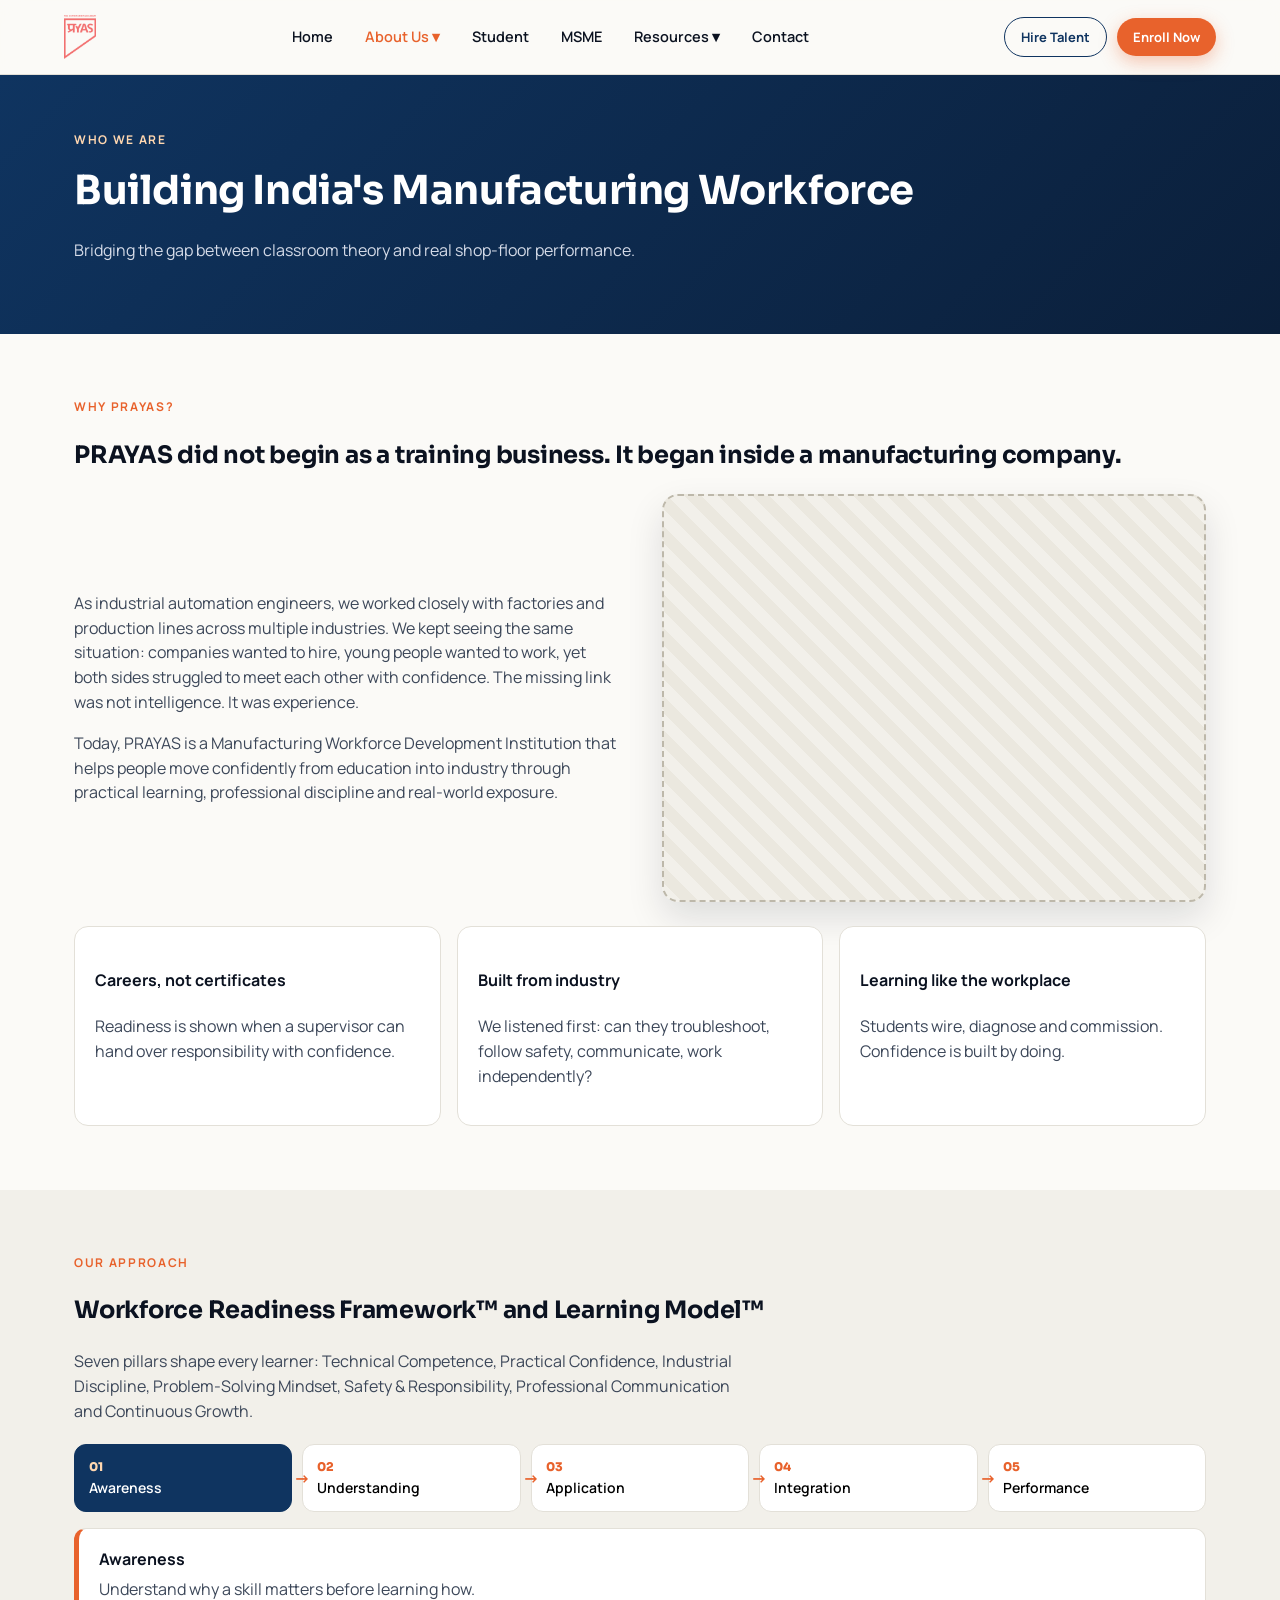
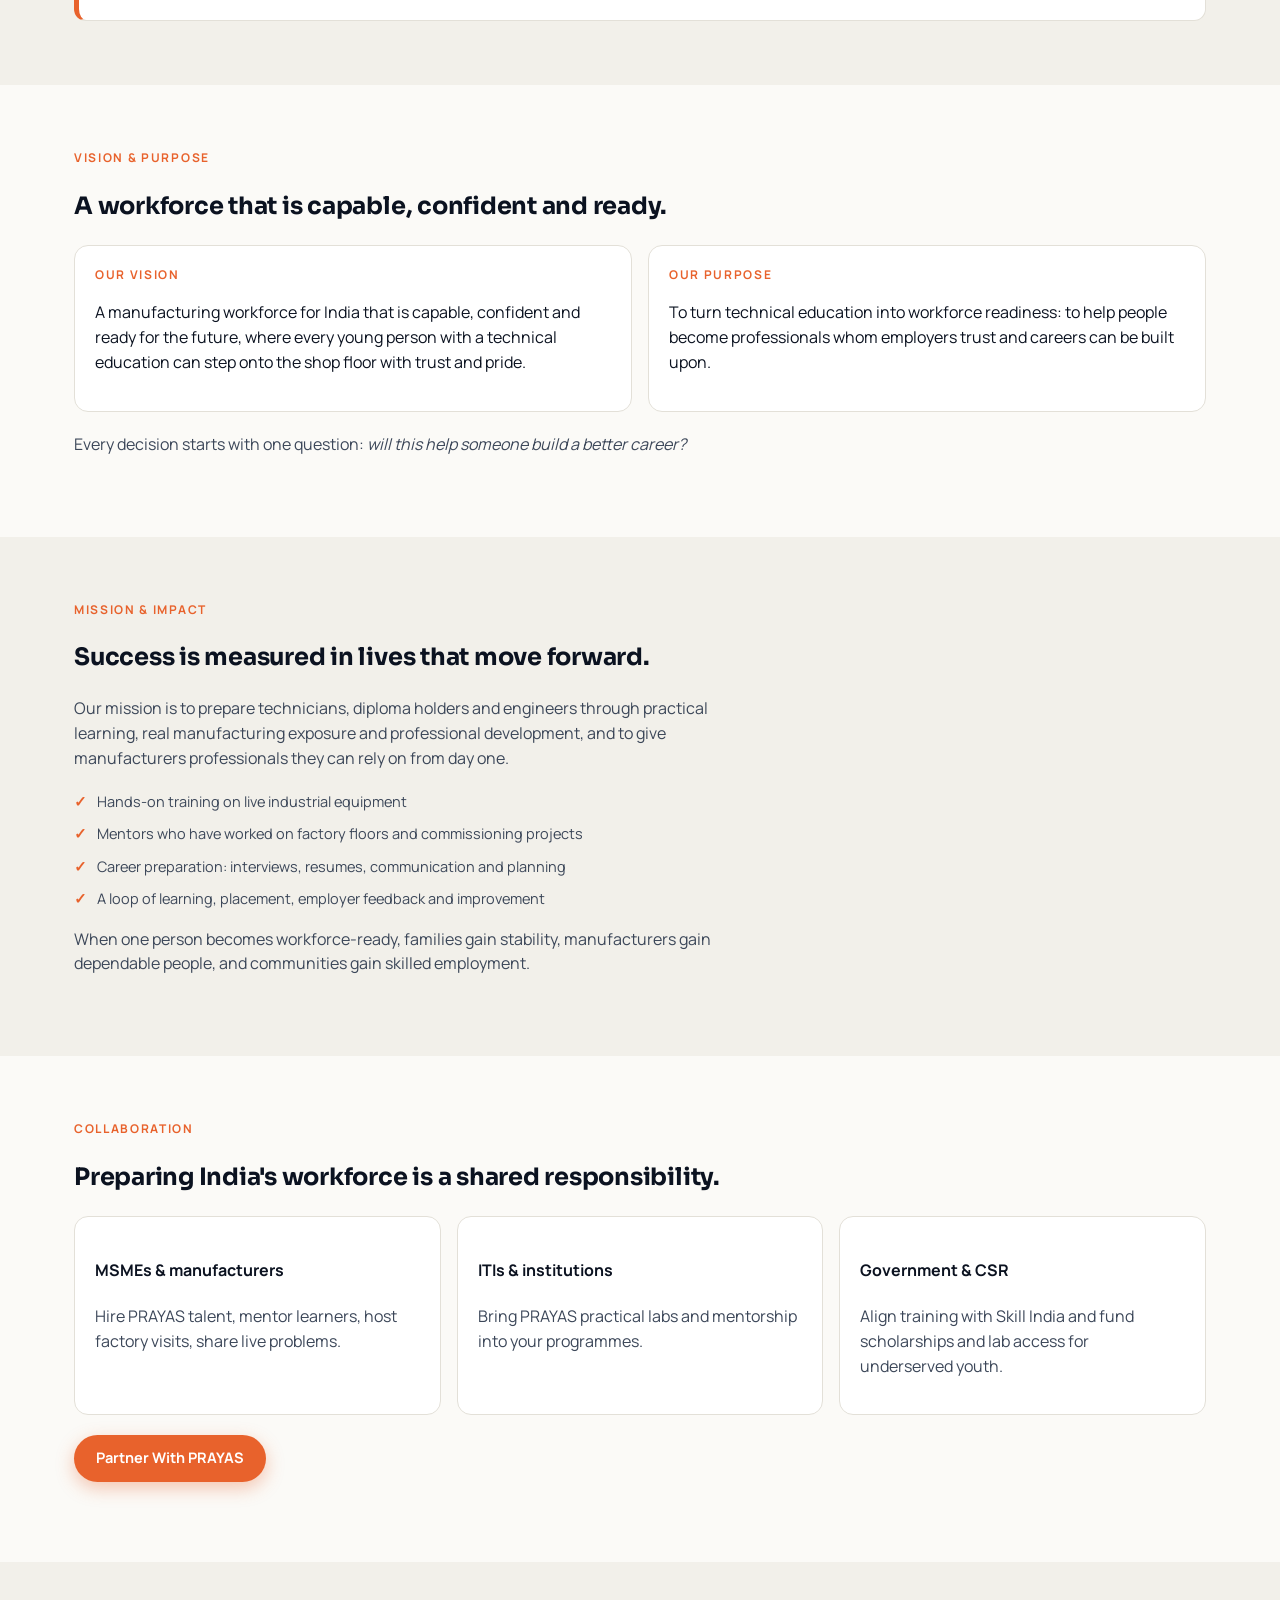
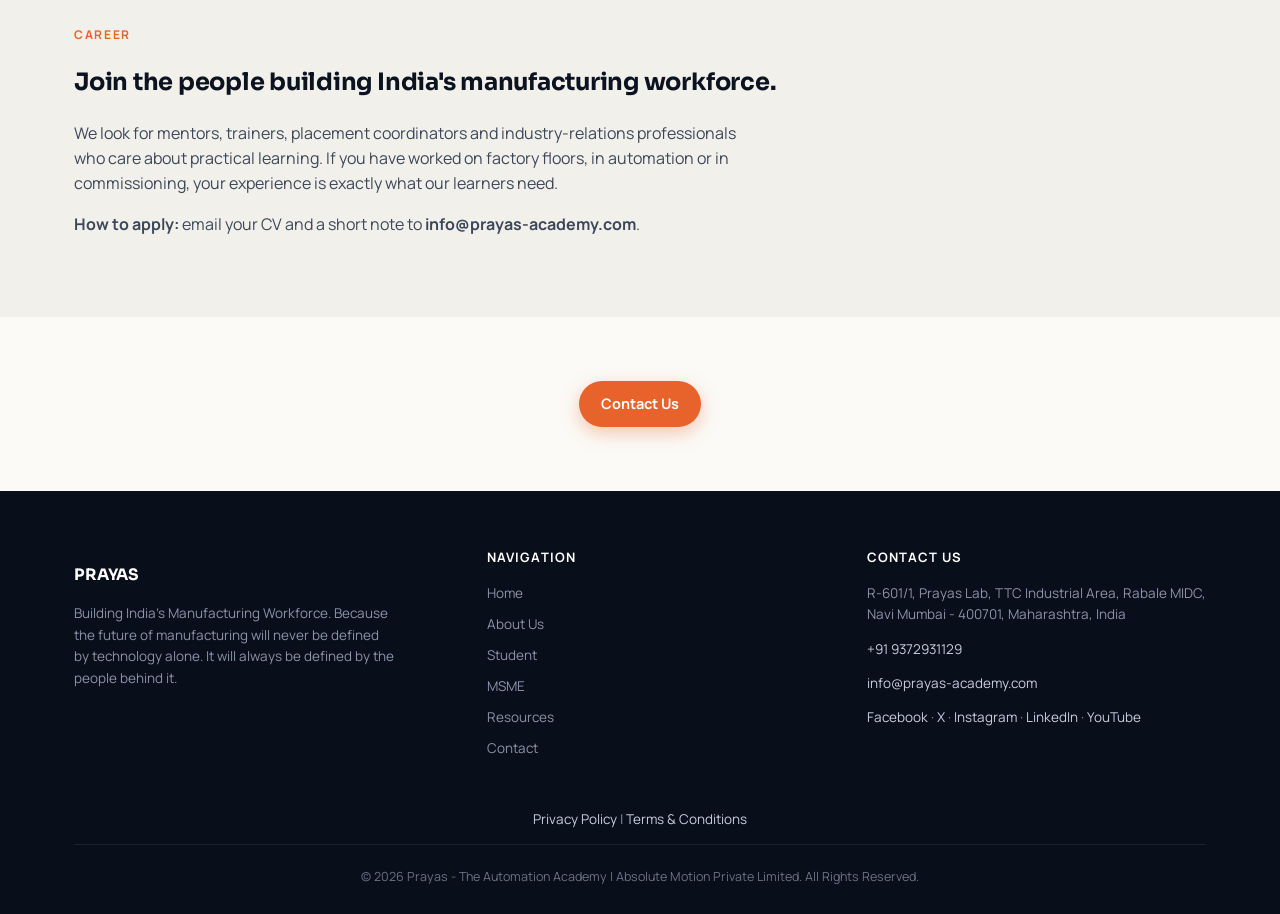
==== commit f308801a: "style(header): soften header dimensions and logo size for balanced proportions" ====
--- a/about.html
+++ b/about.html
@@ -40,13 +40,12 @@
   }
   .nav-row{
     display:flex;align-items:center;justify-content:space-between;
-    padding:18px 32px;max-width:1280px;margin:0 auto;
-  }
-  .logo{display:inline-flex;align-items:center;text-decoration:none;transition:transform .15s ease;}
-  .logo:hover{transform:scale(1.02);}
-  .logo img{height:52px;width:auto;display:block;object-fit:contain;}
-  @media (max-width:768px){.nav-row{padding:16px 20px;}.logo img{height:46px;}}
-  @media (max-width:540px){.nav-row{padding:14px 16px;}.logo img{height:40px;}}
+    padding:15px 24px;max-width:1200px;margin:0 auto;
+  }
+  .logo{display:inline-flex;align-items:center;text-decoration:none;}
+  .logo img{height:44px;width:auto;display:block;object-fit:contain;}
+  @media (max-width:768px){.logo img{height:40px;}}
+  @media (max-width:540px){.nav-row{padding:13px 18px;}.logo img{height:36px;}}
   nav.desktop-nav{display:flex;gap:32px;font-weight:600;font-size:14.5px;}
   nav.desktop-nav a:hover{color:var(--accent-2);}
   .nav-ctas{display:flex;gap:10px;align-items:center;}
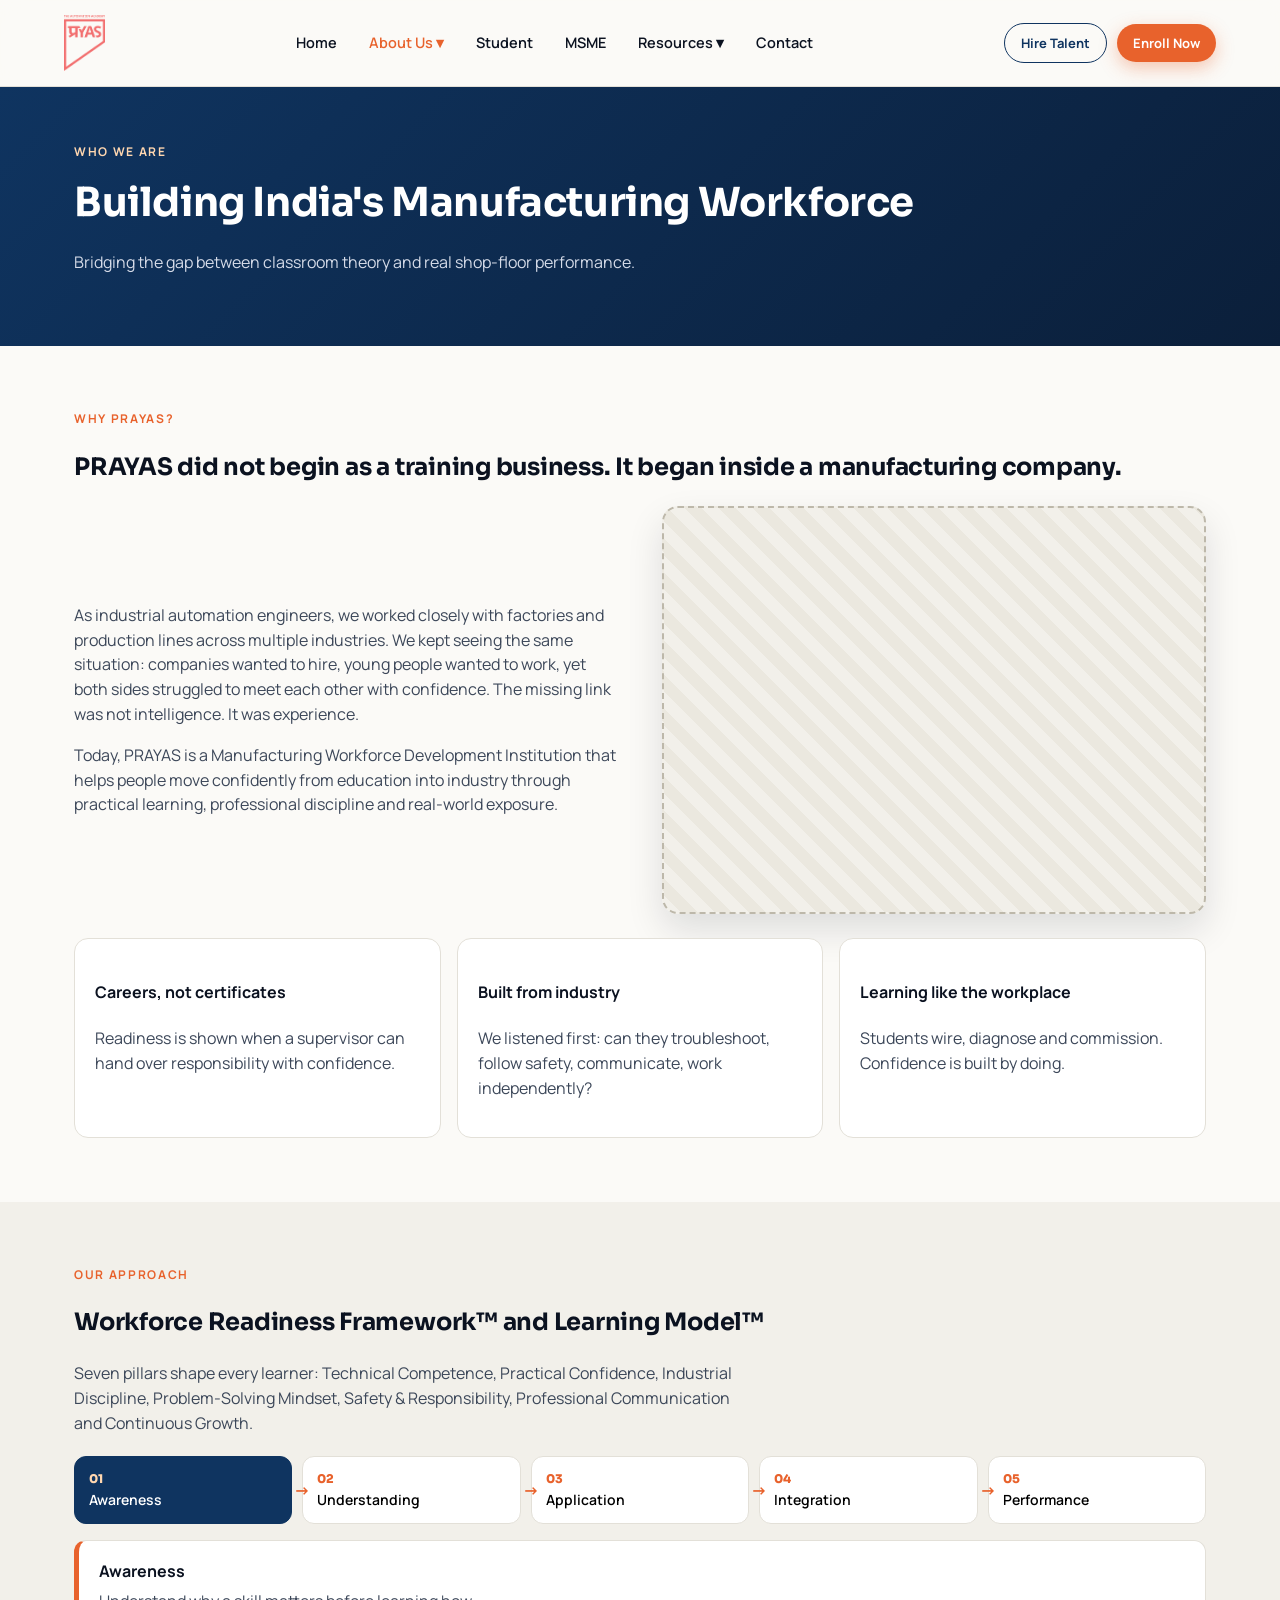
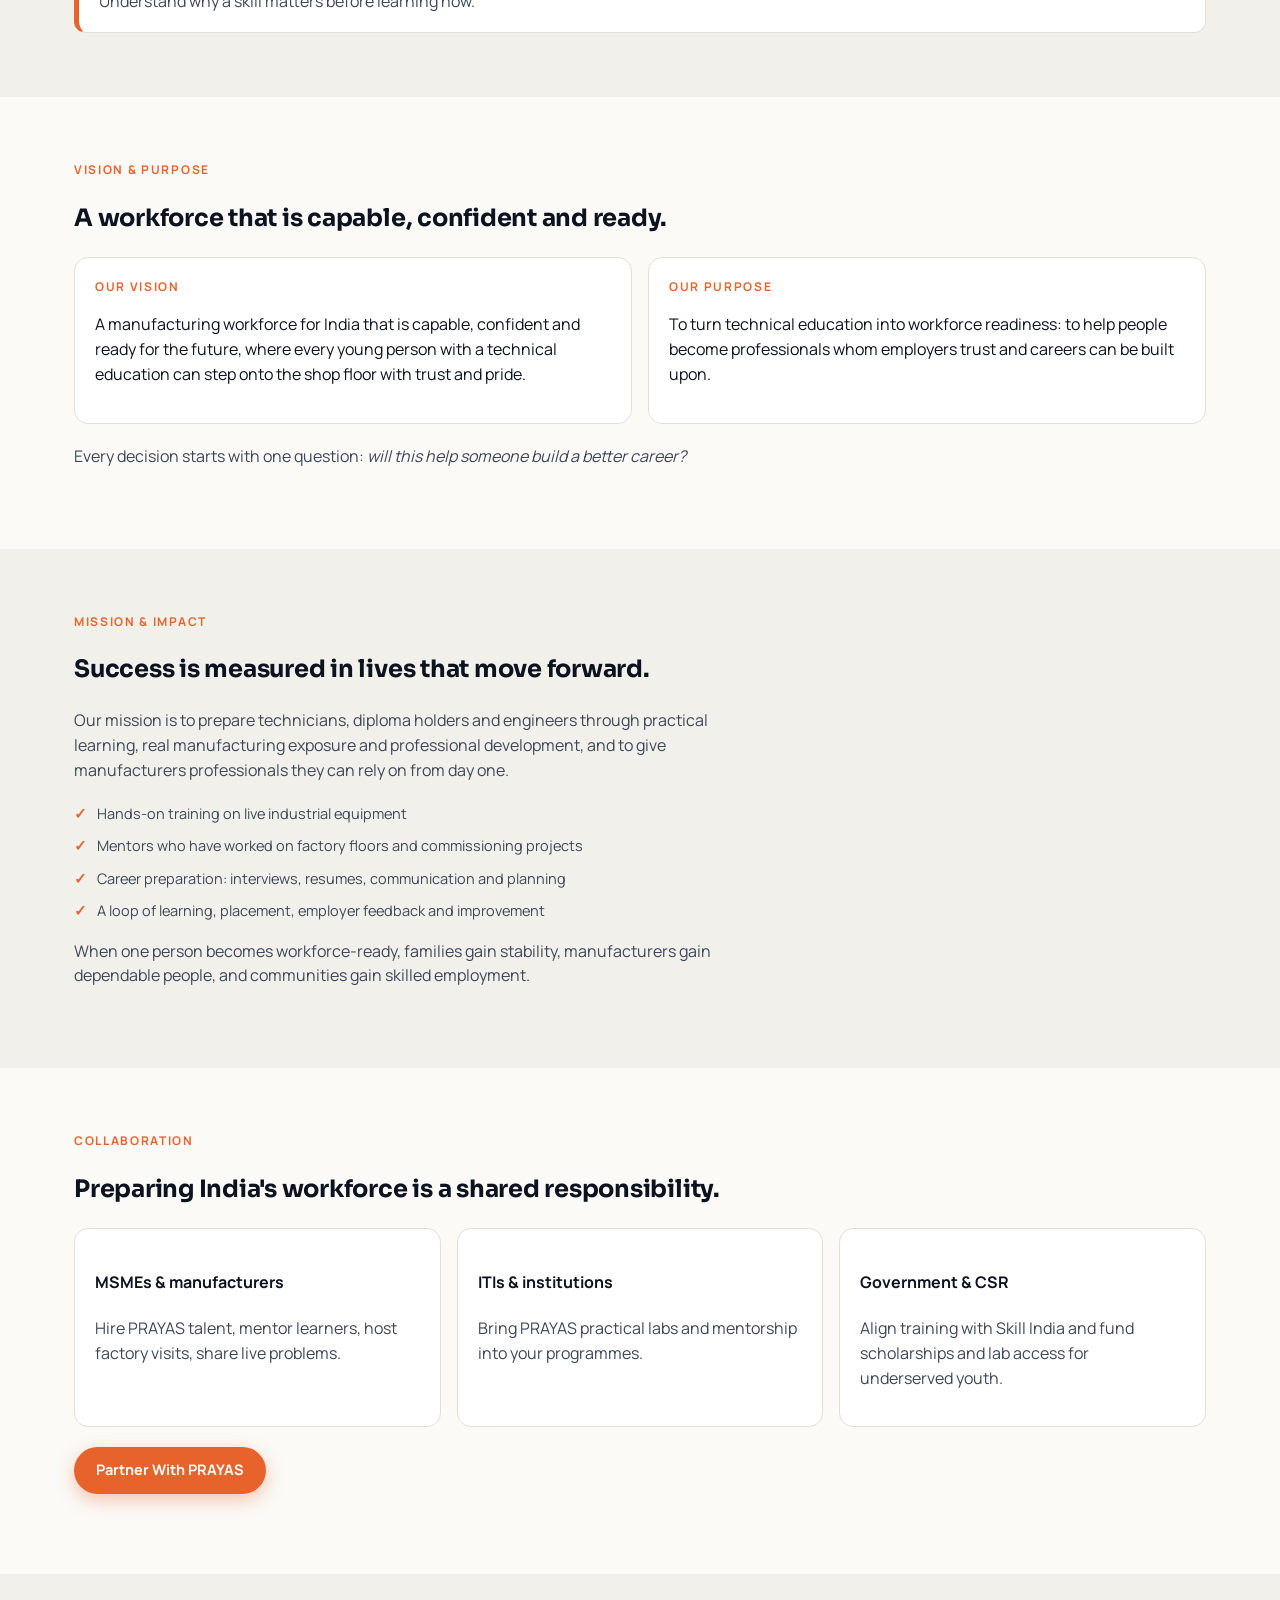
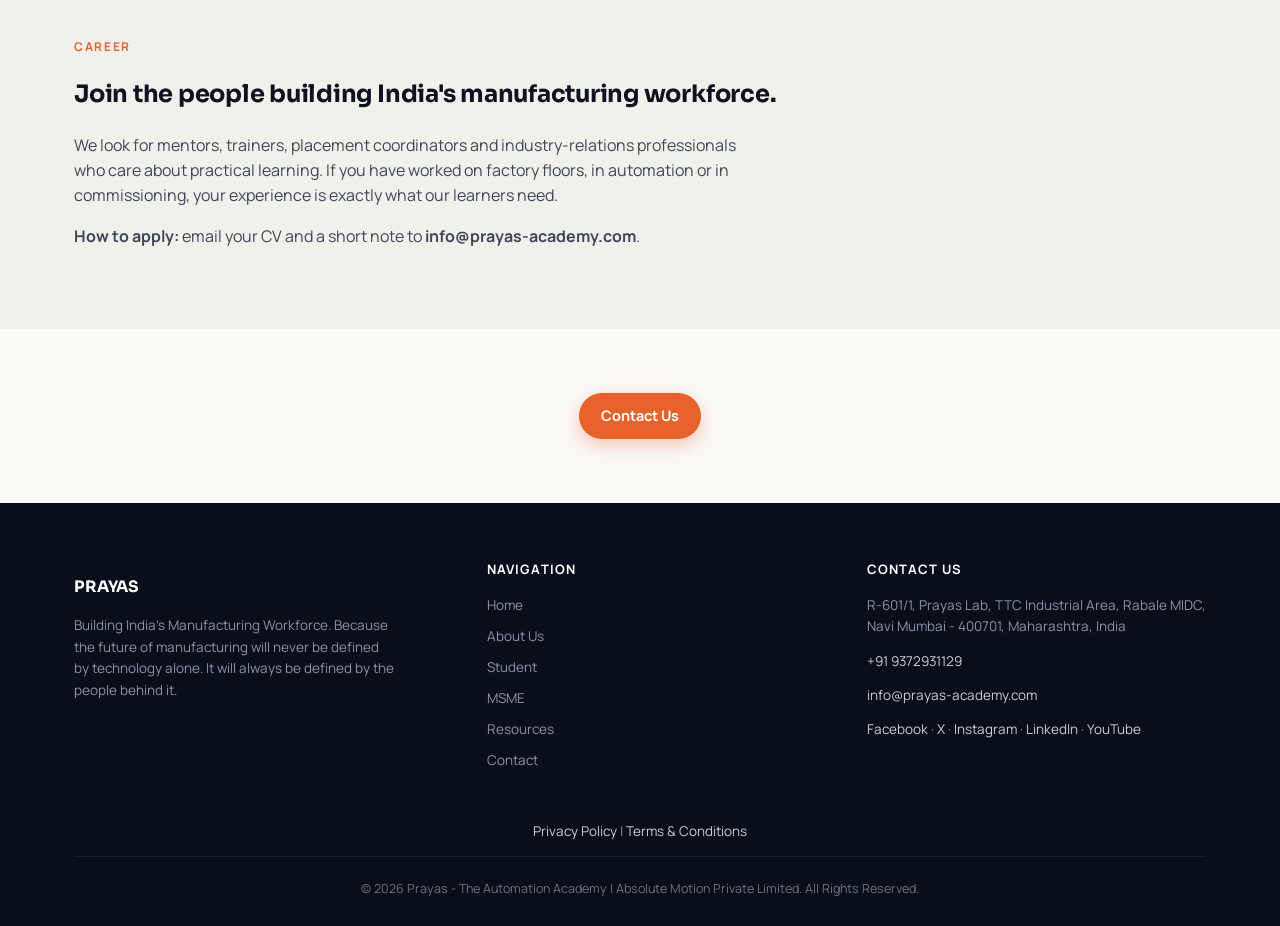
==== commit a183a599: "style(logo): increase logo size to 56px across website and portals" ====
--- a/about.html
+++ b/about.html
@@ -43,9 +43,9 @@
     padding:15px 24px;max-width:1200px;margin:0 auto;
   }
   .logo{display:inline-flex;align-items:center;text-decoration:none;}
-  .logo img{height:44px;width:auto;display:block;object-fit:contain;}
-  @media (max-width:768px){.logo img{height:40px;}}
-  @media (max-width:540px){.nav-row{padding:13px 18px;}.logo img{height:36px;}}
+  .logo img{height:56px;width:auto;display:block;object-fit:contain;}
+  @media (max-width:768px){.logo img{height:48px;}}
+  @media (max-width:540px){.nav-row{padding:13px 18px;}.logo img{height:42px;}}
   nav.desktop-nav{display:flex;gap:32px;font-weight:600;font-size:14.5px;}
   nav.desktop-nav a:hover{color:var(--accent-2);}
   .nav-ctas{display:flex;gap:10px;align-items:center;}
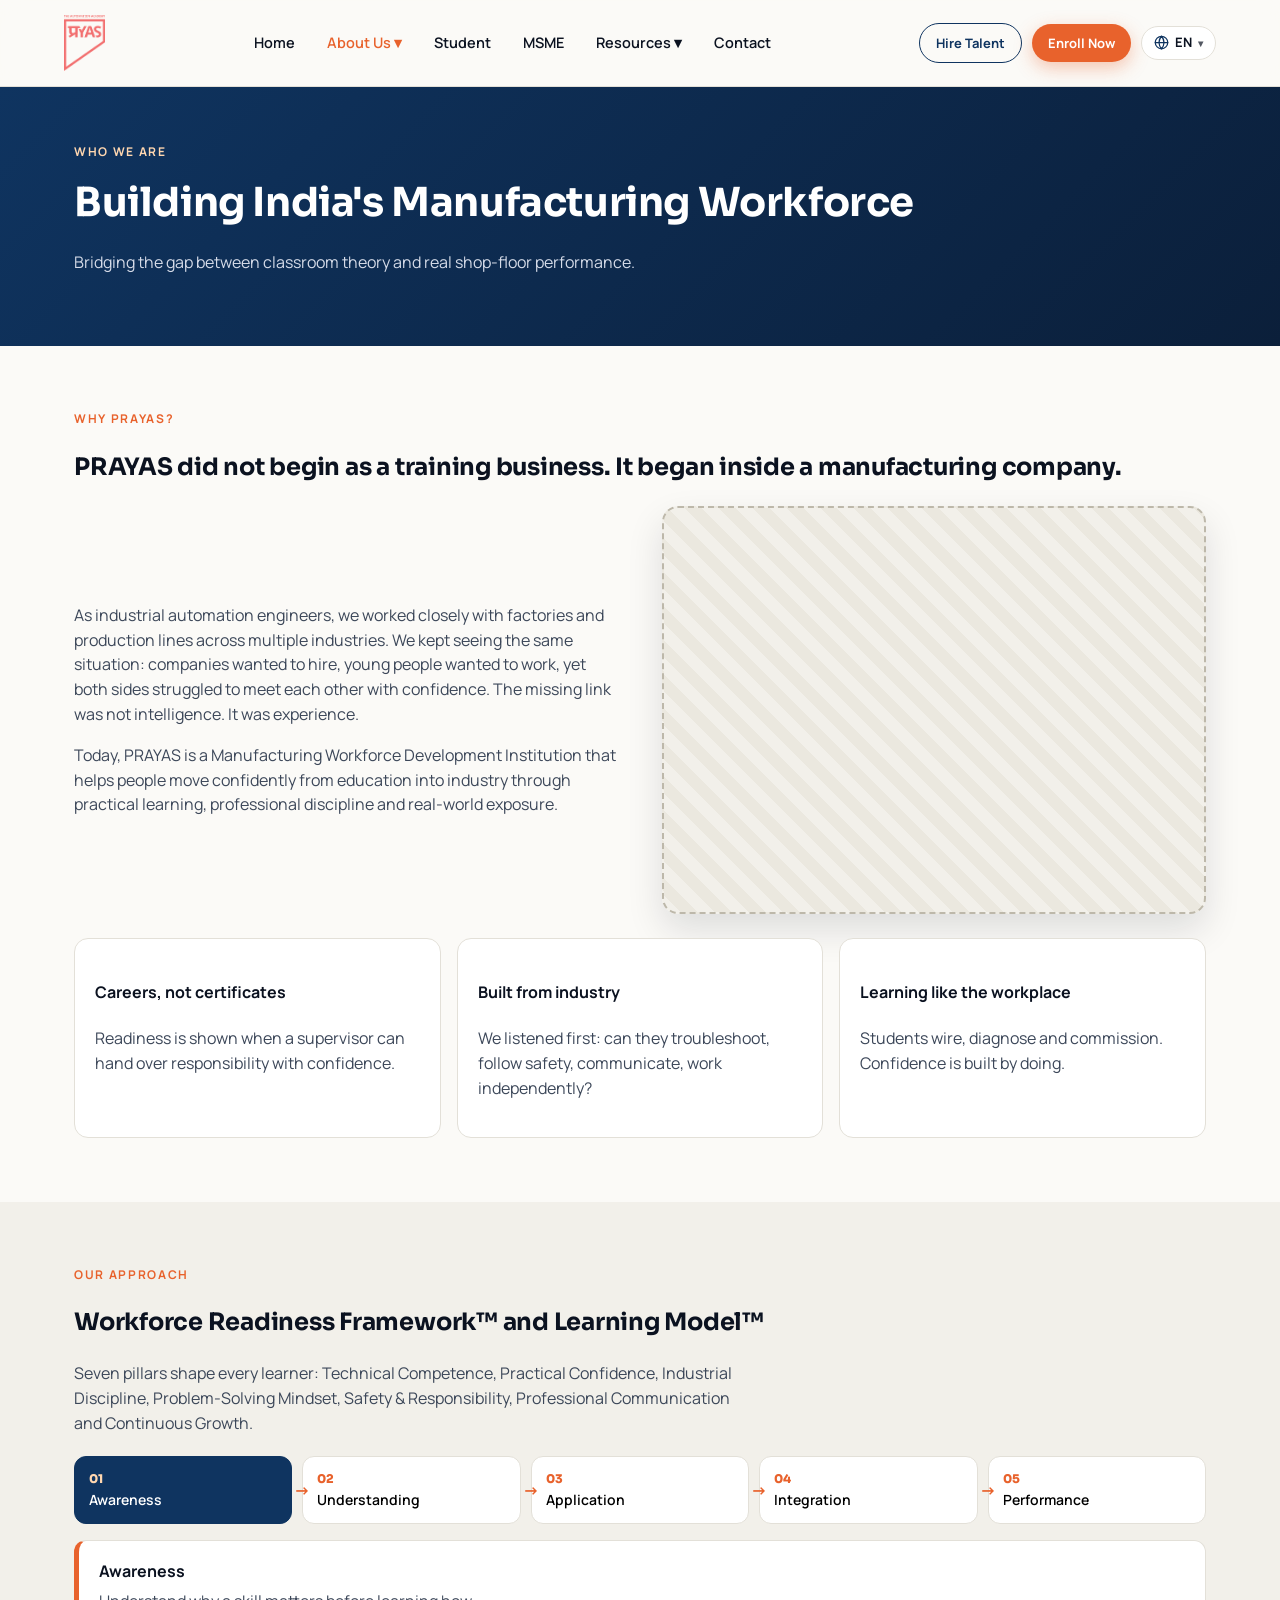
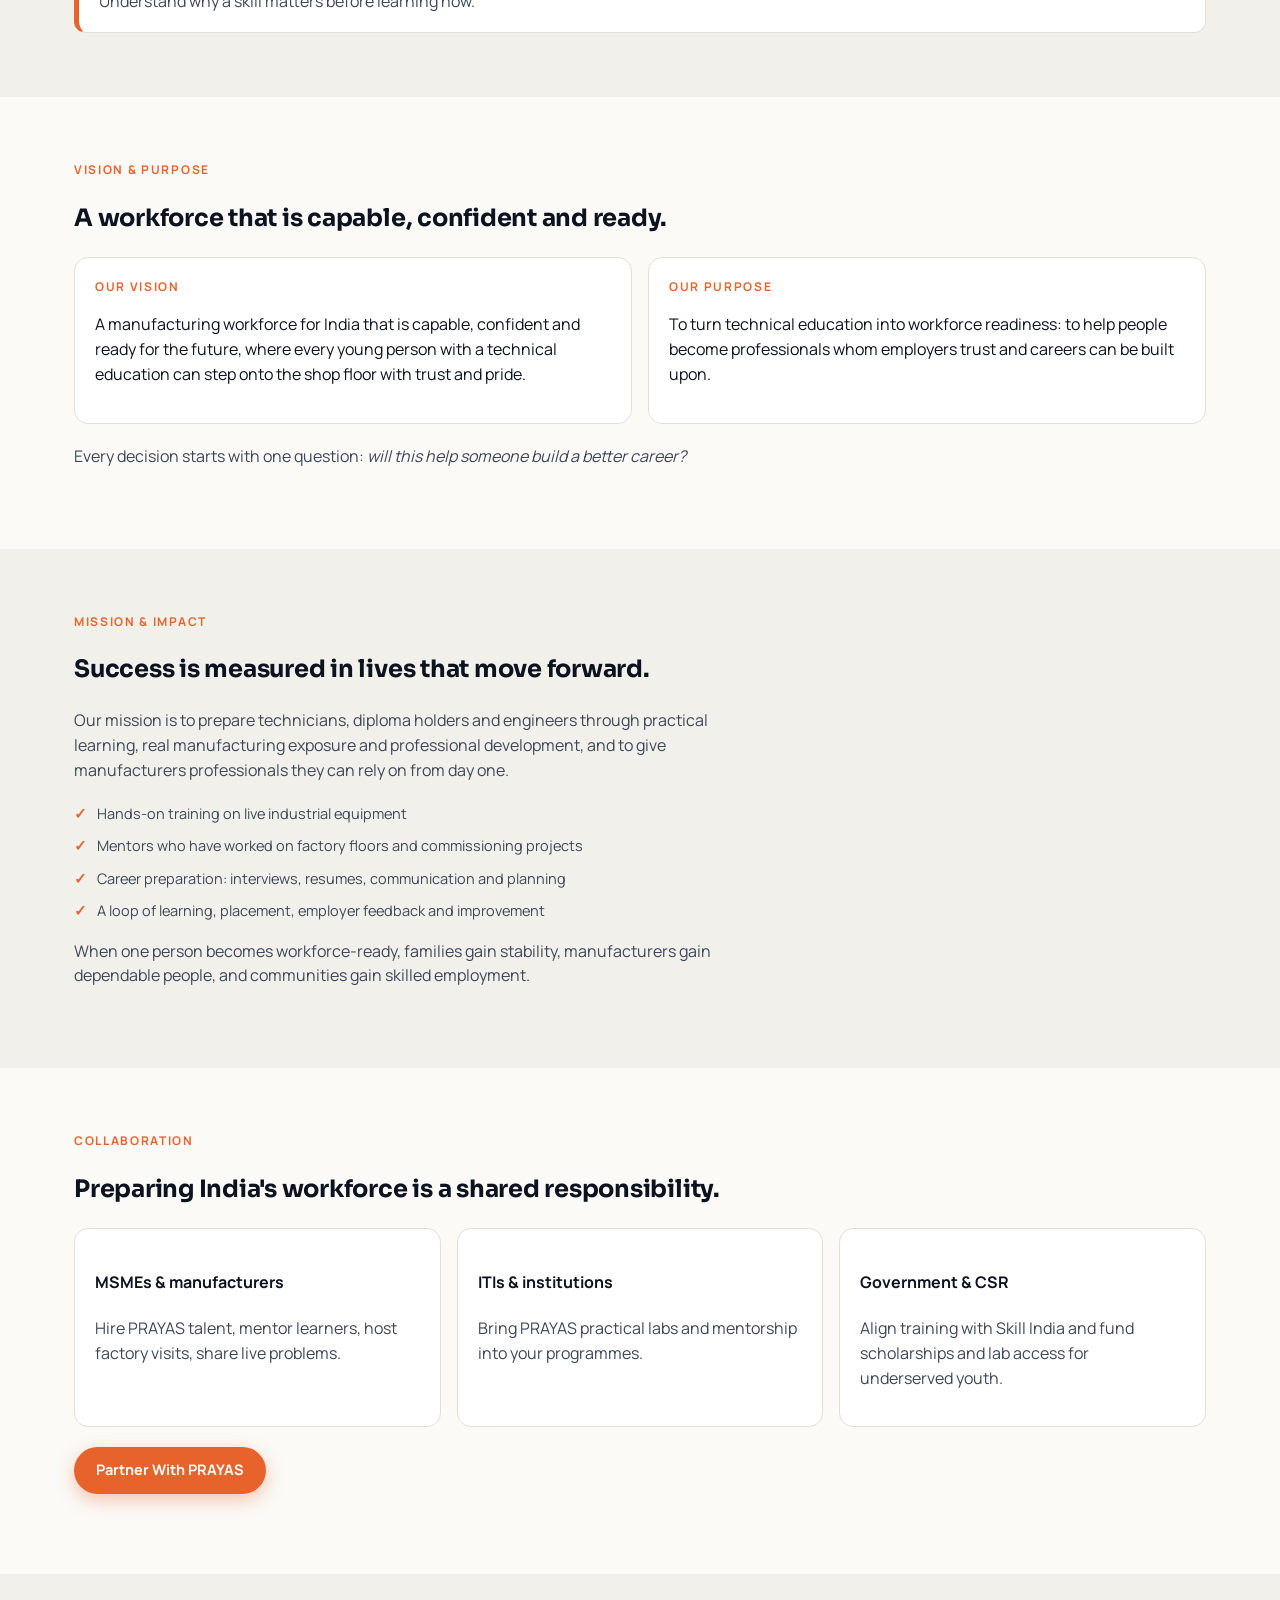
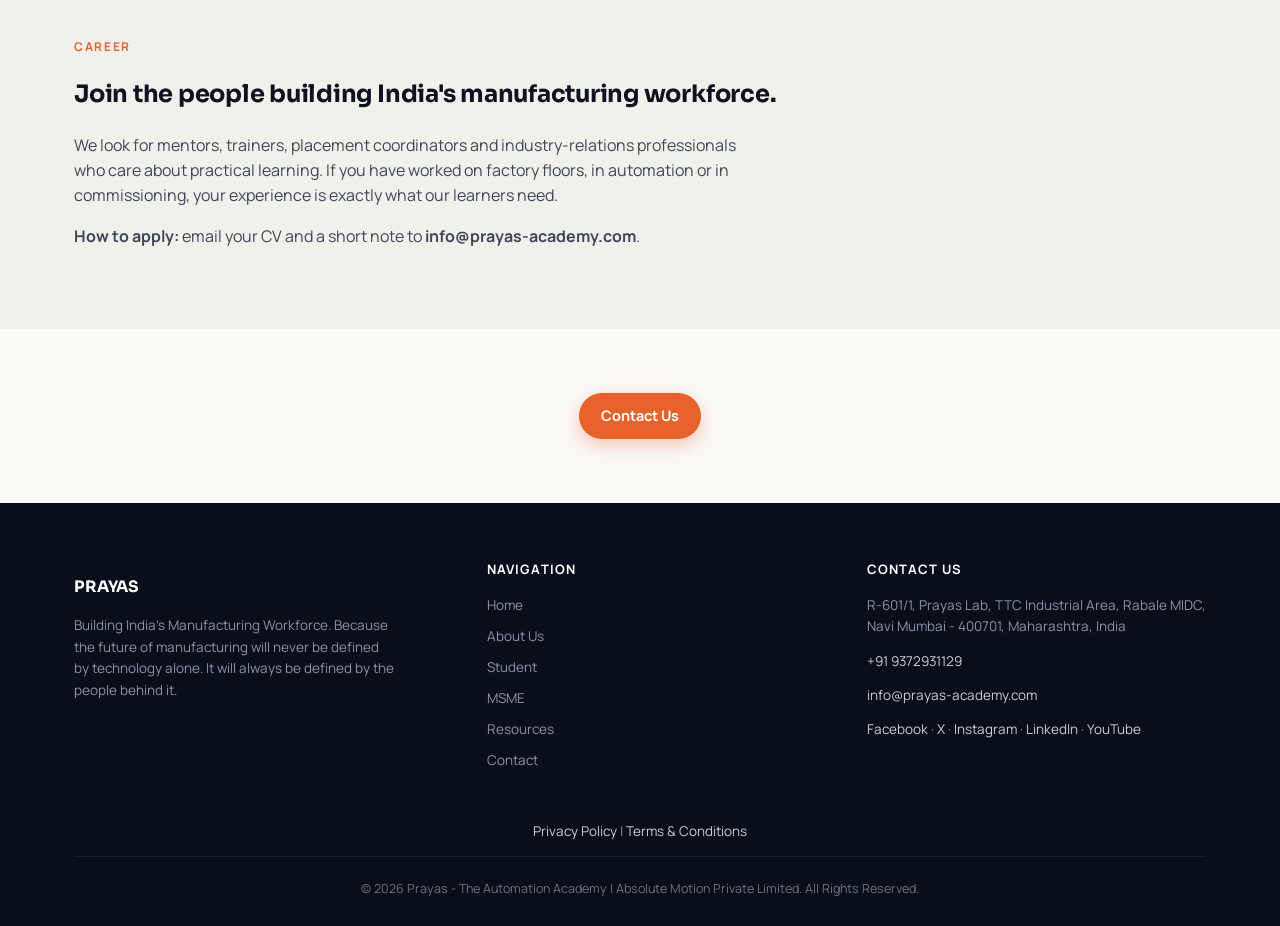
==== commit b8495649: "feat: add i18n assets and update website content Co-authored-by: Copilot <223556219+Copilot@users.no" ====
--- a/about.html
+++ b/about.html
@@ -1,4 +1,5 @@
-<!DOCTYPE html><html lang="en"><head><meta charset="UTF-8"><meta name="viewport" content="width=device-width,initial-scale=1"><title>About Us — PRAYAS Manufacturing Workforce</title><meta name="description" content="Why PRAYAS exists, our vision, mission and how we prepare India's manufacturing workforce."><link rel="preconnect" href="https://fonts.googleapis.com"><link href="https://fonts.googleapis.com/css2?family=Manrope:wght@400;500;600;700;800&family=Sora:wght@600;700;800&display=swap" rel="stylesheet"><style>
+<!DOCTYPE html>
+<html lang="en"><head><meta charset="utf-8"/><meta content="width=device-width,initial-scale=1" name="viewport"/><title data-i18n="k138">About Us — PRAYAS Manufacturing Workforce</title><meta content="Why PRAYAS exists, our vision, mission and how we prepare India's manufacturing workforce." data-i18n-content="k139" name="description"/><link href="https://fonts.googleapis.com" rel="preconnect"/><link href="https://fonts.googleapis.com/css2?family=Manrope:wght@400;500;600;700;800&amp;family=Sora:wght@600;700;800&amp;family=Noto+Sans+Devanagari:wght@400;500;600;700;800&amp;display=swap" rel="stylesheet"/><style>
   :root{
     --ink:#0b1220;
     --ink-soft:#3c4759;
@@ -14,12 +15,12 @@
   html{scroll-behavior:smooth;}
   body{
     margin:0;
-    font-family:'Manrope',sans-serif;
+    font-family:'Manrope','Noto Sans Devanagari',sans-serif;
     color:var(--ink);
     background:var(--paper);
     line-height:1.55;
   }
-  h1,h2,h3,.display{font-family:'Sora',sans-serif;letter-spacing:-0.01em;}
+  h1,h2,h3,.display{font-family:'Sora','Noto Sans Devanagari',sans-serif;letter-spacing:-0.01em;}
   a{text-decoration:none;color:inherit;}
   img{max-width:100%;display:block;}
   .wrap{max-width:var(--maxw);margin:0 auto;padding:0 24px;}
@@ -84,7 +85,7 @@
     display:flex;gap:0;border-top:1px solid var(--line);padding-top:28px;flex-wrap:wrap;
   }
   .trust-stat{flex:1;min-width:130px;padding-right:24px;}
-  .trust-stat b{display:block;font-family:'Sora',sans-serif;font-size:26px;font-weight:800;color:var(--accent);}
+  .trust-stat b{display:block;font-family:'Sora','Noto Sans Devanagari',sans-serif;font-size:26px;font-weight:800;color:var(--accent);}
   .trust-stat span{font-size:13px;color:var(--ink-soft);}
   .hero-media{position:relative;border-radius:20px;overflow:hidden;box-shadow:0 20px 50px rgba(11,18,32,0.18);}
   .hero-media img{width:100%;height:100%;object-fit:cover;aspect-ratio:4/5;}
@@ -127,7 +128,7 @@
   }
   .pillar .pillar-img{width:100%;aspect-ratio:16/10;object-fit:cover;}
   .pillar .pillar-body{padding:18px 18px 20px;}
-  .pillar .num{font-family:'Sora',sans-serif;font-weight:800;color:var(--accent-2);font-size:13px;margin-bottom:8px;}
+  .pillar .num{font-family:'Sora','Noto Sans Devanagari',sans-serif;font-weight:800;color:var(--accent-2);font-size:13px;margin-bottom:8px;}
   .pillar h4{font-size:15px;margin:0 0 6px;}
   .pillar p{font-size:13.5px;color:var(--ink-soft);margin:0;}
   .framework-scroll{display:none;}
@@ -156,7 +157,7 @@
   .tl-step{background:#fff;border:1px solid var(--line);border-radius:14px;overflow:hidden;}
   .tl-step img{width:100%;aspect-ratio:1/1;object-fit:cover;}
   .tl-body{padding:14px 16px 18px;}
-  .tl-body .tl-num{font-family:'Sora',sans-serif;font-weight:800;color:var(--accent-2);font-size:12px;}
+  .tl-body .tl-num{font-family:'Sora','Noto Sans Devanagari',sans-serif;font-weight:800;color:var(--accent-2);font-size:12px;}
   .tl-body h4{font-size:14.5px;margin:8px 0 6px;}
   .tl-body p{font-size:12.5px;color:var(--ink-soft);margin:0;}
   /* ---------- HIRING PROCESS STEPS ---------- */
@@ -164,7 +165,7 @@
   .step-row{display:flex;gap:16px;background:#fff;border:1px solid var(--line);border-radius:14px;padding:18px 20px;align-items:flex-start;}
   .step-row .step-num{
     width:36px;height:36px;border-radius:50%;background:var(--paper-alt);color:var(--accent-2);
-    font-family:'Sora',sans-serif;font-weight:800;font-size:14px;display:flex;align-items:center;justify-content:center;flex:0 0 auto;
+    font-family:'Sora','Noto Sans Devanagari',sans-serif;font-weight:800;font-size:14px;display:flex;align-items:center;justify-content:center;flex:0 0 auto;
   }
   .step-row h4{margin:0 0 4px;font-size:15.5px;}
   .step-row p{margin:0;font-size:14px;color:var(--ink-soft);}
@@ -192,7 +193,7 @@
   /* ---------- IMPACT STATS ---------- */
   .stat-grid{display:grid;grid-template-columns:repeat(4,1fr);gap:16px;margin-bottom:18px;}
   .stat-card{background:#fff;border:1px solid var(--line);border-radius:14px;padding:20px;}
-  .stat-card b{display:block;font-family:'Sora',sans-serif;font-size:24px;font-weight:800;color:var(--accent-2);}
+  .stat-card b{display:block;font-family:'Sora','Noto Sans Devanagari',sans-serif;font-size:24px;font-weight:800;color:var(--accent-2);}
   .stat-card span{font-size:12.5px;color:var(--ink-soft);}
   .verified-note{display:flex;gap:8px;align-items:center;background:#fff;border:1px solid var(--line);border-radius:12px;padding:14px 18px;font-size:13.5px;color:var(--ink-soft);margin-bottom:36px;}
   /* ---------- FAQ accordion ---------- */
@@ -327,7 +328,7 @@
 
 .desktop-nav a.active{color:var(--accent-2)}.desktop-nav a.soon,.mobile-menu a.soon,.footer-nav a.soon,.dd>div a.soon{opacity:.5}
 .toast{position:fixed;bottom:90px;left:50%;transform:translateX(-50%);background:#0b1220;color:#fff;padding:10px 18px;border-radius:99px;font-size:14px;z-index:99;opacity:0;pointer-events:none;transition:opacity .25s}.toast.on{opacity:1}
-</style></head><body><header><div class="nav-row"><a href="index.html" class="logo"><img src="images/logo.png" alt="PRAYAS Logo"></a><nav class="desktop-nav"><a href="index.html">Home</a><span class="dd"><a href="about.html" class="active">About Us &#9662;</a><div><a href="about.html#about-why">Why PRAYAS?</a><a href="about.html#about-vision">Vision &amp; Purpose</a><a href="about.html#about-mission">Mission &amp; Impact</a><a href="about.html#about-collaboration">Collaboration</a><a href="about.html#about-career">Career</a><a href="contact.html">Contact Us</a></div></span><a href="students.html">Student</a><a href="employers.html">MSME</a><span class="dd"><a href="resources.html">Resources &#9662;</a><div><a href="resources.html#vlog">Vlog</a><a href="resources.html#blog">Blog</a><a href="resources.html#study">Study Material</a><a href="resources.html#events">Events</a><a href="resources.html#gallery">Gallery</a></div></span><a href="contact.html">Contact</a></nav><div class="nav-ctas"><a href="manpower-portal/" class="btn btn-secondary btn-small">Hire Talent</a><a href="student-portal/" class="btn btn-primary btn-small">Enroll Now</a><button class="hamburger" onclick="document.getElementById('mmenu').classList.toggle('open')" aria-label="Menu"><span></span><span></span><span></span></button></div></div><div class="mobile-menu" id="mmenu"><a href="index.html">Home</a><a href="about.html" class="active">About Us</a><a href="students.html">Student</a><a href="employers.html">MSME</a><a href="resources.html">Resources</a><a href="contact.html">Contact</a><a href="student-portal/login.php" style="color:var(--accent-2);font-weight:700">Student Portal Login</a></div></header><main><div class="page-hero"><div class="wrap"><div class="eyebrow">Who We Are</div><h1>Building India's Manufacturing Workforce</h1><p>Bridging the gap between classroom theory and real shop-floor performance.</p></div></div><section id="about-why"><div class="wrap"><div class="eyebrow">Why PRAYAS?</div><h2>PRAYAS did not begin as a training business. It began inside a manufacturing company.</h2><div class="split" style="margin-bottom:24px"><div><p class="lead">As industrial automation engineers, we worked closely with factories and production lines across multiple industries. We kept seeing the same situation: companies wanted to hire, young people wanted to work, yet both sides struggled to meet each other with confidence. The missing link was not intelligence. It was experience.</p><p class="lead">Today, PRAYAS is a Manufacturing Workforce Development Institution that helps people move confidently from education into industry through practical learning, professional discipline and real-world exposure.</p></div><div class="split-media"><div class="photo-slot" data-img="gap-mentorship.jpg" style="aspect-ratio:4/3"></div></div></div><div class="grid3"><div class="card"><h4>Careers, not certificates</h4><p class="muted">Readiness is shown when a supervisor can hand over responsibility with confidence.</p></div><div class="card"><h4>Built from industry</h4><p class="muted">We listened first: can they troubleshoot, follow safety, communicate, work independently?</p></div><div class="card"><h4>Learning like the workplace</h4><p class="muted">Students wire, diagnose and commission. Confidence is built by doing.</p></div></div></div></section><section id="about-framework" class=section-alt><div class="wrap"><div class="eyebrow">Our approach</div><h2>Workforce Readiness Framework&trade; and Learning Model&trade;</h2><p class="lead">Seven pillars shape every learner: Technical Competence, Practical Confidence, Industrial Discipline, Problem-Solving Mindset, Safety &amp; Responsibility, Professional Communication and Continuous Growth.</p><div class="flow" data-flow style="margin-top:20px"><ol class="nodes"><li><button class="node" data-t="Awareness" data-d="Understand why a skill matters before learning how."><b>01</b>Awareness</button></li><li><button class="node" data-t="Understanding" data-d="Build strong fundamentals, always tied to a real application."><b>02</b>Understanding</button></li><li><button class="node" data-t="Application" data-d="Hands-on practice, repeated until hesitation turns into confidence."><b>03</b>Application</button></li><li><button class="node" data-t="Integration" data-d="See how electrical, mechanical, automation and maintenance work together."><b>04</b>Integration</button></li><li><button class="node" data-t="Performance" data-d="Show safe, independent, trusted work."><b>05</b>Performance</button></li></ol><div class="panel"><h4></h4><p></p></div></div></div></section><section id="about-vision"><div class="wrap"><div class="eyebrow">Vision &amp; Purpose</div><h2>A workforce that is capable, confident and ready.</h2><div class="grid3" style="grid-template-columns:1fr 1fr"><div class="card"><div class="eyebrow">Our vision</div><p>A manufacturing workforce for India that is capable, confident and ready for the future, where every young person with a technical education can step onto the shop floor with trust and pride.</p></div><div class="card"><div class="eyebrow">Our purpose</div><p>To turn technical education into workforce readiness: to help people become professionals whom employers trust and careers can be built upon.</p></div></div><p class="lead" style="margin-top:20px">Every decision starts with one question: <em>will this help someone build a better career?</em></p></div></section><section id="about-mission" class=section-alt><div class="wrap"><div class="eyebrow">Mission &amp; Impact</div><h2>Success is measured in lives that move forward.</h2><p class="lead">Our mission is to prepare technicians, diploma holders and engineers through practical learning, real manufacturing exposure and professional development, and to give manufacturers professionals they can rely on from day one.</p><ul class="checklist"><li>Hands-on training on live industrial equipment</li><li>Mentors who have worked on factory floors and commissioning projects</li><li>Career preparation: interviews, resumes, communication and planning</li><li>A loop of learning, placement, employer feedback and improvement</li></ul><p class="lead">When one person becomes workforce-ready, families gain stability, manufacturers gain dependable people, and communities gain skilled employment.</p><!-- CONFIRM impact figures before launch --></div></section><section id="about-collaboration"><div class="wrap"><div class="eyebrow">Collaboration</div><h2>Preparing India's workforce is a shared responsibility.</h2><div class="grid3"><div class="card"><h4>MSMEs &amp; manufacturers</h4><p class="muted">Hire PRAYAS talent, mentor learners, host factory visits, share live problems.</p></div><div class="card"><h4>ITIs &amp; institutions</h4><p class="muted">Bring PRAYAS practical labs and mentorship into your programmes.</p></div><div class="card"><h4>Government &amp; CSR</h4><p class="muted">Align training with Skill India and fund scholarships and lab access for underserved youth.</p></div></div><p style="margin-top:20px"><a class="btn btn-primary" href="contact.html">Partner With PRAYAS</a></p></div></section><section id="about-career" class=section-alt><div class="wrap"><div class="eyebrow">Career</div><h2>Join the people building India's manufacturing workforce.</h2><p class="lead">We look for mentors, trainers, placement coordinators and industry-relations professionals who care about practical learning. If you have worked on factory floors, in automation or in commissioning, your experience is exactly what our learners need.</p><p class="lead"><b>How to apply:</b> email your CV and a short note to <a href="mailto:info@prayas-academy.com"><b>info@prayas-academy.com</b></a>.</p><!-- CONFIRM: list current openings here --></div></section><section><div class="wrap" style="text-align:center"><a class="btn btn-primary" href="contact.html">Contact Us</a></div></section></main><div class="mobile-cta-bar"><a href="manpower-portal/" class="btn btn-secondary">Hire Talent</a><a href="student-portal/" class="btn btn-primary">Enroll Now</a></div><footer><div class="wrap"><div class="footer-grid"><div class="footer-brand"><h3 style="color:#fff">PRAYAS</h3><p>Building India's Manufacturing Workforce. Because the future of manufacturing will never be defined by technology alone. It will always be defined by the people behind it.</p></div><div><h5>Navigation</h5><nav class="footer-nav"><a href="index.html">Home</a><a href="about.html">About Us</a><a href="students.html">Student</a><a href="employers.html">MSME</a><a href="resources.html">Resources</a><a href="contact.html">Contact</a></nav></div><div><h5>Contact Us</h5><p>R-601/1, Prayas Lab, TTC Industrial Area, Rabale MIDC, Navi Mumbai - 400701, Maharashtra, India</p><p><a href="tel:+919372931129" style="color:#c7cede">+91 9372931129</a></p><p><a href="mailto:info@prayas-academy.com" style="color:#c7cede">info@prayas-academy.com</a></p><p style="margin-top:10px"><a href="https://www.facebook.com/share/1CJUdkx9NA/" target="_blank" rel="noopener" style="color:#c7cede">Facebook</a> &middot; <a href="https://x.com/theprayasacademy" target="_blank" rel="noopener" style="color:#c7cede">X</a> &middot; <a href="https://www.instagram.com/theprayasacademy" target="_blank" rel="noopener" style="color:#c7cede">Instagram</a> &middot; <a href="https://www.linkedin.com/company/the-prayas-academy/" target="_blank" rel="noopener" style="color:#c7cede">LinkedIn</a> &middot; <a href="https://www.youtube.com/@theprayasacademy" target="_blank" rel="noopener" style="color:#c7cede">YouTube</a></p></div></div><div class="footer-legal-links" style="text-align:center;padding:14px 0"><a href="privacy-policy.html" style="color:#c7cede">Privacy Policy</a> | <a href="terms-and-conditions.html" style="color:#c7cede">Terms &amp; Conditions</a></div><div class="footer-bottom">&copy; 2026 Prayas - The Automation Academy | Absolute Motion Private Limited. All Rights Reserved.</div></div></footer><script>
+</style><link href="assets/i18n/i18n.css" rel="stylesheet"/></head><body><header><div class="nav-row"><a class="logo" href="index.html"><img alt="PRAYAS Logo" src="images/logo.png"/></a><nav class="desktop-nav"><a data-i18n="k003" href="index.html">Home</a><span class="dd"><a class="active" data-i18n="k004" href="about.html">About Us ▾</a><div><a data-i18n="k005" href="about.html#about-why">Why PRAYAS?</a><a data-i18n="k006" href="about.html#about-vision">Vision &amp; Purpose</a><a data-i18n="k007" href="about.html#about-mission">Mission &amp; Impact</a><a data-i18n="k008" href="about.html#about-collaboration">Collaboration</a><a data-i18n="k009" href="about.html#about-career">Career</a><a data-i18n="k010" href="contact.html">Contact Us</a></div></span><a data-i18n="k011" href="students.html">Student</a><a data-i18n="k012" href="employers.html">MSME</a><span class="dd"><a data-i18n="k013" href="resources.html">Resources ▾</a><div><a data-i18n="k014" href="resources.html#vlog">Vlog</a><a data-i18n="k015" href="resources.html#blog">Blog</a><a data-i18n="k016" href="resources.html#study">Study Material</a><a data-i18n="k017" href="resources.html#events">Events</a><a data-i18n="k018" href="resources.html#gallery">Gallery</a></div></span><a data-i18n="k019" href="contact.html">Contact</a></nav><div class="nav-ctas"><a class="btn btn-secondary btn-small" data-i18n="k020" href="manpower-portal/">Hire Talent</a><a class="btn btn-primary btn-small" data-i18n="k021" href="student-portal/">Enroll Now</a><div class="lang-switcher" data-i18n-switcher=""><button aria-expanded="false" aria-haspopup="listbox" aria-label="Language: English" class="lang-btn" type="button"><svg aria-hidden="true" class="lang-globe" fill="none" stroke="currentColor" stroke-linecap="round" stroke-linejoin="round" stroke-width="2" viewbox="0 0 24 24"><circle cx="12" cy="12" r="10"></circle><line x1="2" x2="22" y1="12" y2="12"></line><path d="M12 2a15.3 15.3 0 0 1 4 10 15.3 15.3 0 0 1-4 10 15.3 15.3 0 0 1-4-10 15.3 15.3 0 0 1 4-10z"></path></svg><span class="lang-current">EN</span><span aria-hidden="true" class="lang-caret">▾</span></button><div aria-label="Select language" class="lang-menu" role="listbox"><button aria-selected="true" class="lang-option" data-lang="en" role="option" type="button"><span>English</span><span class="lang-code">EN</span></button><button aria-selected="false" class="lang-option" data-lang="hi" role="option" type="button"><span>हिंदी</span><span class="lang-code">HI</span></button><button aria-selected="false" class="lang-option" data-lang="mr" role="option" type="button"><span>मराठी</span><span class="lang-code">MR</span></button></div></div><button aria-label="Menu" class="hamburger" data-i18n-aria="k022" onclick="document.getElementById('mmenu').classList.toggle('open')"><span></span><span></span><span></span></button></div></div><div class="mobile-menu" id="mmenu"><a data-i18n="k003" href="index.html">Home</a><a class="active" data-i18n="k023" href="about.html">About Us</a><a data-i18n="k011" href="students.html">Student</a><a data-i18n="k012" href="employers.html">MSME</a><a data-i18n="k024" href="resources.html">Resources</a><a data-i18n="k019" href="contact.html">Contact</a><a data-i18n="k025" href="student-portal/login.php" style="color:var(--accent-2);font-weight:700">Student Portal Login</a></div></header><main><div class="page-hero"><div class="wrap"><div class="eyebrow" data-i18n="k140">Who We Are</div><h1 data-i18n="k141">Building India's Manufacturing Workforce</h1><p data-i18n="k142">Bridging the gap between classroom theory and real shop-floor performance.</p></div></div><section id="about-why"><div class="wrap"><div class="eyebrow" data-i18n="k005">Why PRAYAS?</div><h2 data-i18n="k143">PRAYAS did not begin as a training business. It began inside a manufacturing company.</h2><div class="split" style="margin-bottom:24px"><div><p class="lead" data-i18n="k144">As industrial automation engineers, we worked closely with factories and production lines across multiple industries. We kept seeing the same situation: companies wanted to hire, young people wanted to work, yet both sides struggled to meet each other with confidence. The missing link was not intelligence. It was experience.</p><p class="lead" data-i18n="k145">Today, PRAYAS is a Manufacturing Workforce Development Institution that helps people move confidently from education into industry through practical learning, professional discipline and real-world exposure.</p></div><div class="split-media"><div class="photo-slot" data-img="gap-mentorship.jpg" style="aspect-ratio:4/3"></div></div></div><div class="grid3"><div class="card"><h4 data-i18n="k146">Careers, not certificates</h4><p class="muted" data-i18n="k147">Readiness is shown when a supervisor can hand over responsibility with confidence.</p></div><div class="card"><h4 data-i18n="k148">Built from industry</h4><p class="muted" data-i18n="k149">We listened first: can they troubleshoot, follow safety, communicate, work independently?</p></div><div class="card"><h4 data-i18n="k150">Learning like the workplace</h4><p class="muted" data-i18n="k151">Students wire, diagnose and commission. Confidence is built by doing.</p></div></div></div></section><section class="section-alt" id="about-framework"><div class="wrap"><div class="eyebrow" data-i18n="k152">Our approach</div><h2 data-i18n="k153">Workforce Readiness Framework™ and Learning Model™</h2><p class="lead" data-i18n="k154">Seven pillars shape every learner: Technical Competence, Practical Confidence, Industrial Discipline, Problem-Solving Mindset, Safety &amp; Responsibility, Professional Communication and Continuous Growth.</p><div class="flow" data-flow="" style="margin-top:20px"><ol class="nodes"><li><button class="node" data-d="Understand why a skill matters before learning how." data-i18n-d="k156" data-i18n-html="k157" data-i18n-t="k155" data-t="Awareness"><b>01</b>Awareness</button></li><li><button class="node" data-d="Build strong fundamentals, always tied to a real application." data-i18n-d="k159" data-i18n-html="k160" data-i18n-t="k158" data-t="Understanding"><b>02</b>Understanding</button></li><li><button class="node" data-d="Hands-on practice, repeated until hesitation turns into confidence." data-i18n-d="k162" data-i18n-html="k163" data-i18n-t="k161" data-t="Application"><b>03</b>Application</button></li><li><button class="node" data-d="See how electrical, mechanical, automation and maintenance work together." data-i18n-d="k165" data-i18n-html="k166" data-i18n-t="k164" data-t="Integration"><b>04</b>Integration</button></li><li><button class="node" data-d="Show safe, independent, trusted work." data-i18n-d="k168" data-i18n-html="k169" data-i18n-t="k167" data-t="Performance"><b>05</b>Performance</button></li></ol><div class="panel"><h4></h4><p></p></div></div></div></section><section id="about-vision"><div class="wrap"><div class="eyebrow" data-i18n="k006">Vision &amp; Purpose</div><h2 data-i18n="k170">A workforce that is capable, confident and ready.</h2><div class="grid3" style="grid-template-columns:1fr 1fr"><div class="card"><div class="eyebrow" data-i18n="k171">Our vision</div><p data-i18n="k172">A manufacturing workforce for India that is capable, confident and ready for the future, where every young person with a technical education can step onto the shop floor with trust and pride.</p></div><div class="card"><div class="eyebrow" data-i18n="k173">Our purpose</div><p data-i18n="k174">To turn technical education into workforce readiness: to help people become professionals whom employers trust and careers can be built upon.</p></div></div><p class="lead" data-i18n-html="k175" style="margin-top:20px">Every decision starts with one question: <em>will this help someone build a better career?</em></p></div></section><section class="section-alt" id="about-mission"><div class="wrap"><div class="eyebrow" data-i18n="k007">Mission &amp; Impact</div><h2 data-i18n="k176">Success is measured in lives that move forward.</h2><p class="lead" data-i18n="k177">Our mission is to prepare technicians, diploma holders and engineers through practical learning, real manufacturing exposure and professional development, and to give manufacturers professionals they can rely on from day one.</p><ul class="checklist"><li data-i18n="k178">Hands-on training on live industrial equipment</li><li data-i18n="k179">Mentors who have worked on factory floors and commissioning projects</li><li data-i18n="k180">Career preparation: interviews, resumes, communication and planning</li><li data-i18n="k181">A loop of learning, placement, employer feedback and improvement</li></ul><p class="lead" data-i18n="k182">When one person becomes workforce-ready, families gain stability, manufacturers gain dependable people, and communities gain skilled employment.</p><!-- CONFIRM impact figures before launch --></div></section><section id="about-collaboration"><div class="wrap"><div class="eyebrow" data-i18n="k008">Collaboration</div><h2 data-i18n="k183">Preparing India's workforce is a shared responsibility.</h2><div class="grid3"><div class="card"><h4 data-i18n="k184">MSMEs &amp; manufacturers</h4><p class="muted" data-i18n="k185">Hire PRAYAS talent, mentor learners, host factory visits, share live problems.</p></div><div class="card"><h4 data-i18n="k186">ITIs &amp; institutions</h4><p class="muted" data-i18n="k187">Bring PRAYAS practical labs and mentorship into your programmes.</p></div><div class="card"><h4 data-i18n="k188">Government &amp; CSR</h4><p class="muted" data-i18n="k189">Align training with Skill India and fund scholarships and lab access for underserved youth.</p></div></div><p data-i18n-html="k190" style="margin-top:20px"><a class="btn btn-primary" href="contact.html">Partner With PRAYAS</a></p></div></section><section class="section-alt" id="about-career"><div class="wrap"><div class="eyebrow" data-i18n="k009">Career</div><h2 data-i18n="k191">Join the people building India's manufacturing workforce.</h2><p class="lead" data-i18n="k192">We look for mentors, trainers, placement coordinators and industry-relations professionals who care about practical learning. If you have worked on factory floors, in automation or in commissioning, your experience is exactly what our learners need.</p><p class="lead" data-i18n-html="k193"><b>How to apply:</b> email your CV and a short note to <a href="mailto:info@prayas-academy.com"><b>info@prayas-academy.com</b></a>.</p><!-- CONFIRM: list current openings here --></div></section><section><div class="wrap" style="text-align:center"><a class="btn btn-primary" data-i18n="k010" href="contact.html">Contact Us</a></div></section></main><div class="mobile-cta-bar"><a class="btn btn-secondary" data-i18n="k020" href="manpower-portal/">Hire Talent</a><a class="btn btn-primary" data-i18n="k021" href="student-portal/">Enroll Now</a></div><footer><div class="wrap"><div class="footer-grid"><div class="footer-brand"><h3 data-i18n="k129" style="color:#fff">PRAYAS</h3><p data-i18n="k130">Building India's Manufacturing Workforce. Because the future of manufacturing will never be defined by technology alone. It will always be defined by the people behind it.</p></div><div><h5 data-i18n="k131">Navigation</h5><nav class="footer-nav"><a data-i18n="k003" href="index.html">Home</a><a data-i18n="k023" href="about.html">About Us</a><a data-i18n="k011" href="students.html">Student</a><a data-i18n="k012" href="employers.html">MSME</a><a data-i18n="k024" href="resources.html">Resources</a><a data-i18n="k019" href="contact.html">Contact</a></nav></div><div><h5 data-i18n="k010">Contact Us</h5><p data-i18n="k132">R-601/1, Prayas Lab, TTC Industrial Area, Rabale MIDC, Navi Mumbai - 400701, Maharashtra, India</p><p><a href="tel:+919372931129" style="color:#c7cede">+91 9372931129</a></p><p data-i18n-html="k133"><a href="mailto:info@prayas-academy.com" style="color:#c7cede">info@prayas-academy.com</a></p><p data-i18n-html="k134" style="margin-top:10px"><a href="https://www.facebook.com/share/1CJUdkx9NA/" rel="noopener" style="color:#c7cede" target="_blank">Facebook</a> · <a href="https://x.com/theprayasacademy" rel="noopener" style="color:#c7cede" target="_blank">X</a> · <a href="https://www.instagram.com/theprayasacademy" rel="noopener" style="color:#c7cede" target="_blank">Instagram</a> · <a href="https://www.linkedin.com/company/the-prayas-academy/" rel="noopener" style="color:#c7cede" target="_blank">LinkedIn</a> · <a href="https://www.youtube.com/@theprayasacademy" rel="noopener" style="color:#c7cede" target="_blank">YouTube</a></p></div></div><div class="footer-legal-links" style="text-align:center;padding:14px 0"><a data-i18n="k135" href="privacy-policy.html" style="color:#c7cede">Privacy Policy</a> | <a data-i18n="k136" href="terms-and-conditions.html" style="color:#c7cede">Terms &amp; Conditions</a></div><div class="footer-bottom" data-i18n="k137">© 2026 Prayas - The Automation Academy | Absolute Motion Private Limited. All Rights Reserved.</div></div></footer><script>
 
 const mq=matchMedia('(max-width:800px)');
 document.querySelectorAll('[data-flow]').forEach(f=>{const p=f.querySelector('.panel,.ans'),n=[...f.querySelectorAll('.node')],home=p.parentElement,nx=p.nextSibling;let cur=n[0];
@@ -336,10 +337,10 @@
  n.forEach(b=>b.onclick=()=>show(b));mq.addEventListener('change',()=>show(cur));show(n[0])});
 document.querySelectorAll('[data-tabs]').forEach(t=>{const bs=t.querySelectorAll('button'),root=t.parentElement;const go=id=>{bs.forEach(b=>b.classList.toggle('on',b.dataset.tab===id));root.querySelectorAll('[data-pane]').forEach(p=>p.classList.toggle('on',p.dataset.pane===id))};
  bs.forEach(b=>b.onclick=()=>go(b.dataset.tab));const fromHash=()=>{const h=location.hash.slice(1);if([...bs].some(b=>b.dataset.tab===h))go(h)};go(bs[0].dataset.tab);fromHash();addEventListener('hashchange',fromHash)});
-const bt=document.getElementById('bridge-btn');if(bt)bt.onclick=()=>{const s=document.querySelector('.sides');s.classList.toggle('built');bt.textContent=s.classList.contains('built')?'Reset':'Build the bridge \u2192'};
+const bt=document.getElementById('bridge-btn');if(bt)bt.onclick=()=>{const s=document.querySelector('.sides');s.classList.toggle('built');bt.textContent=s.classList.contains('built')?(window.PrayasI18n?PrayasI18n.t('js.bridge_reset','Reset'):'Reset'):(window.PrayasI18n?PrayasI18n.t('js.bridge_build','Build the bridge \u2192'):'Build the bridge \u2192')};
 const c=document.getElementById('calc');if(c){const u=()=>{const v=i=>+c.querySelector('#'+i).value||0;document.getElementById('cost').textContent='\u20B9'+Math.round(v('hires')*v('months')*v('salary')*(1-v('prod')/100)).toLocaleString('en-IN')};c.querySelectorAll('input').forEach(i=>i.oninput=u);u()}
 // Instagram: paste post/reel URLs, e.g. 'https://www.instagram.com/reel/XXXXXXXX/'
-const IG=[];const g=document.getElementById('ig');if(g){if(IG.length){g.innerHTML=IG.map(u=>'<blockquote class="instagram-media" data-instgrm-permalink="'+u+'" data-instgrm-version="14" style="max-width:420px;width:100%;margin:0"></blockquote>').join('');const s=document.createElement('script');s.async=1;s.src='https://www.instagram.com/embed.js';document.body.appendChild(s)}else g.innerHTML='<div class="card" style="grid-column:1/-1;text-align:center"><h4>Videos from @theprayasacademy</h4><p class="muted">Instagram reels appear here once their links are added.</p><a class="btn btn-primary" href="https://www.instagram.com/theprayasacademy" target="_blank" rel="noopener">Follow on Instagram</a></div>'}
+const IG=[];const g=document.getElementById('ig');if(g){if(IG.length){g.innerHTML=IG.map(u=>'<blockquote class="instagram-media" data-instgrm-permalink="'+u+'" data-instgrm-version="14" style="max-width:420px;width:100%;margin:0"></blockquote>').join('');const s=document.createElement('script');s.async=1;s.src='https://www.instagram.com/embed.js';document.body.appendChild(s)}else g.innerHTML='<div class="card" style="grid-column:1/-1;text-align:center"><h4 data-i18n="js.ig_title">Videos from @theprayasacademy</h4><p class="muted" data-i18n="js.ig_desc">Instagram reels appear here once their links are added.</p><a class="btn btn-primary" href="https://www.instagram.com/theprayasacademy" target="_blank" rel="noopener" data-i18n="js.ig_btn">Follow on Instagram</a></div>'}
 
   // 1. Set up the Google Apps Script backend using google-apps-script.gs (see the setup
   //    comments at the top of that file), then paste the Web App URL it gives you below.
@@ -361,12 +362,12 @@
     };
 
     if (ENQUIRY_ENDPOINT.includes("PASTE_YOUR")) {
-      statusEl.textContent = "Form backend isn't connected yet — please email admissions@prayas.org or call +91-22-4500 0947 directly.";
+      statusEl.textContent = window.PrayasI18n ? PrayasI18n.t("js.form_not_connected") : "Form backend isn't connected yet — please email admissions@prayas.org or call +91-22-4500 0947 directly.";
       return false;
     }
 
     submitBtn.disabled = true;
-    statusEl.textContent = "Sending...";
+    statusEl.textContent = window.PrayasI18n ? PrayasI18n.t("js.form_sending") : "Sending...";
 
     try {
       // mode:'no-cors' is required for Apps Script web apps — the request still
@@ -377,13 +378,13 @@
         headers: { "Content-Type": "text/plain;charset=utf-8" },
         body: JSON.stringify(payload)
       });
-      statusEl.textContent = "Thanks — we've received your enquiry and will be in touch within 24 hours.";
+      statusEl.textContent = window.PrayasI18n ? PrayasI18n.t("js.form_success") : "Thanks — we've received your enquiry and will be in touch within 24 hours.";
       form.reset();
     } catch (err) {
-      statusEl.textContent = "Something went wrong sending this. Please email admissions@prayas.org or call +91-22-4500 0947 directly.";
+      statusEl.textContent = window.PrayasI18n ? PrayasI18n.t("js.form_error") : "Something went wrong sending this. Please email admissions@prayas.org or call +91-22-4500 0947 directly.";
     } finally {
       submitBtn.disabled = false;
     }
     return false;
   }
-</script></body></html>+</script><script src="assets/i18n/en.js"></script><script src="assets/i18n/hi.js"></script><script src="assets/i18n/mr.js"></script><script src="assets/i18n/i18n.js"></script></body></html>
--- a/assets/i18n/i18n.css
+++ b/assets/i18n/i18n.css
@@ -0,0 +1,129 @@
+/* PRAYAS Multilingual Switcher & Typography Support */
+.lang-switcher {
+  position: relative;
+  display: inline-flex;
+  align-items: center;
+  flex-shrink: 0;
+}
+
+.lang-btn {
+  display: inline-flex;
+  align-items: center;
+  gap: 6px;
+  padding: 8px 12px;
+  border-radius: 999px;
+  border: 1.5px solid #e3e0d8;
+  background: #ffffff;
+  color: #0b1220;
+  font-family: 'Manrope', 'Noto Sans Devanagari', sans-serif;
+  font-size: 13px;
+  font-weight: 700;
+  line-height: 1.2;
+  cursor: pointer;
+  white-space: nowrap;
+  transition: border-color .15s ease, background-color .15s ease, box-shadow .15s ease;
+}
+
+.lang-btn:hover,
+.lang-btn:focus-visible {
+  border-color: #0f3460;
+  background: #fbfaf7;
+  outline: none;
+  box-shadow: 0 2px 8px rgba(15, 52, 96, 0.1);
+}
+
+.lang-btn svg.lang-globe {
+  width: 15px;
+  height: 15px;
+  color: #0f3460;
+  flex-shrink: 0;
+}
+
+.lang-btn .lang-caret {
+  font-size: 10px;
+  opacity: 0.7;
+  transition: transform .15s ease;
+}
+
+.lang-switcher.open .lang-btn .lang-caret {
+  transform: rotate(180deg);
+}
+
+.lang-menu {
+  display: none;
+  position: absolute;
+  top: calc(100% + 8px);
+  right: 0;
+  min-width: 162px;
+  background: #ffffff;
+  border: 1px solid #e3e0d8;
+  border-radius: 12px;
+  padding: 6px;
+  box-shadow: 0 12px 30px rgba(11, 18, 32, 0.14);
+  z-index: 10050;
+  flex-direction: column;
+  gap: 2px;
+}
+
+.lang-switcher.open .lang-menu {
+  display: flex;
+}
+
+.lang-option {
+  display: flex;
+  align-items: center;
+  justify-content: space-between;
+  gap: 10px;
+  width: 100%;
+  padding: 9px 12px;
+  border: none;
+  background: transparent;
+  border-radius: 8px;
+  color: #0b1220;
+  font-family: 'Manrope', 'Noto Sans Devanagari', sans-serif;
+  font-size: 13.5px;
+  font-weight: 600;
+  text-align: left;
+  cursor: pointer;
+  transition: background-color .12s ease, color .12s ease;
+}
+
+.lang-option:hover,
+.lang-option:focus-visible {
+  background: #f2f0ea;
+  color: #e8622c;
+  outline: none;
+}
+
+.lang-option[aria-selected="true"] {
+  background: rgba(232, 98, 44, 0.1);
+  color: #e8622c;
+  font-weight: 700;
+}
+
+.lang-option .lang-code {
+  font-size: 11px;
+  font-weight: 800;
+  letter-spacing: 0.04em;
+  opacity: 0.75;
+}
+
+.sr-only-i18n {
+  position: absolute;
+  width: 1px;
+  height: 1px;
+  padding: 0;
+  margin: -1px;
+  overflow: hidden;
+  clip: rect(0, 0, 0, 0);
+  white-space: nowrap;
+  border: 0;
+}
+
+@media (max-width: 540px) {
+  .lang-btn {
+    padding: 7px 10px;
+    font-size: 12.5px;
+    gap: 5px;
+  }
+}
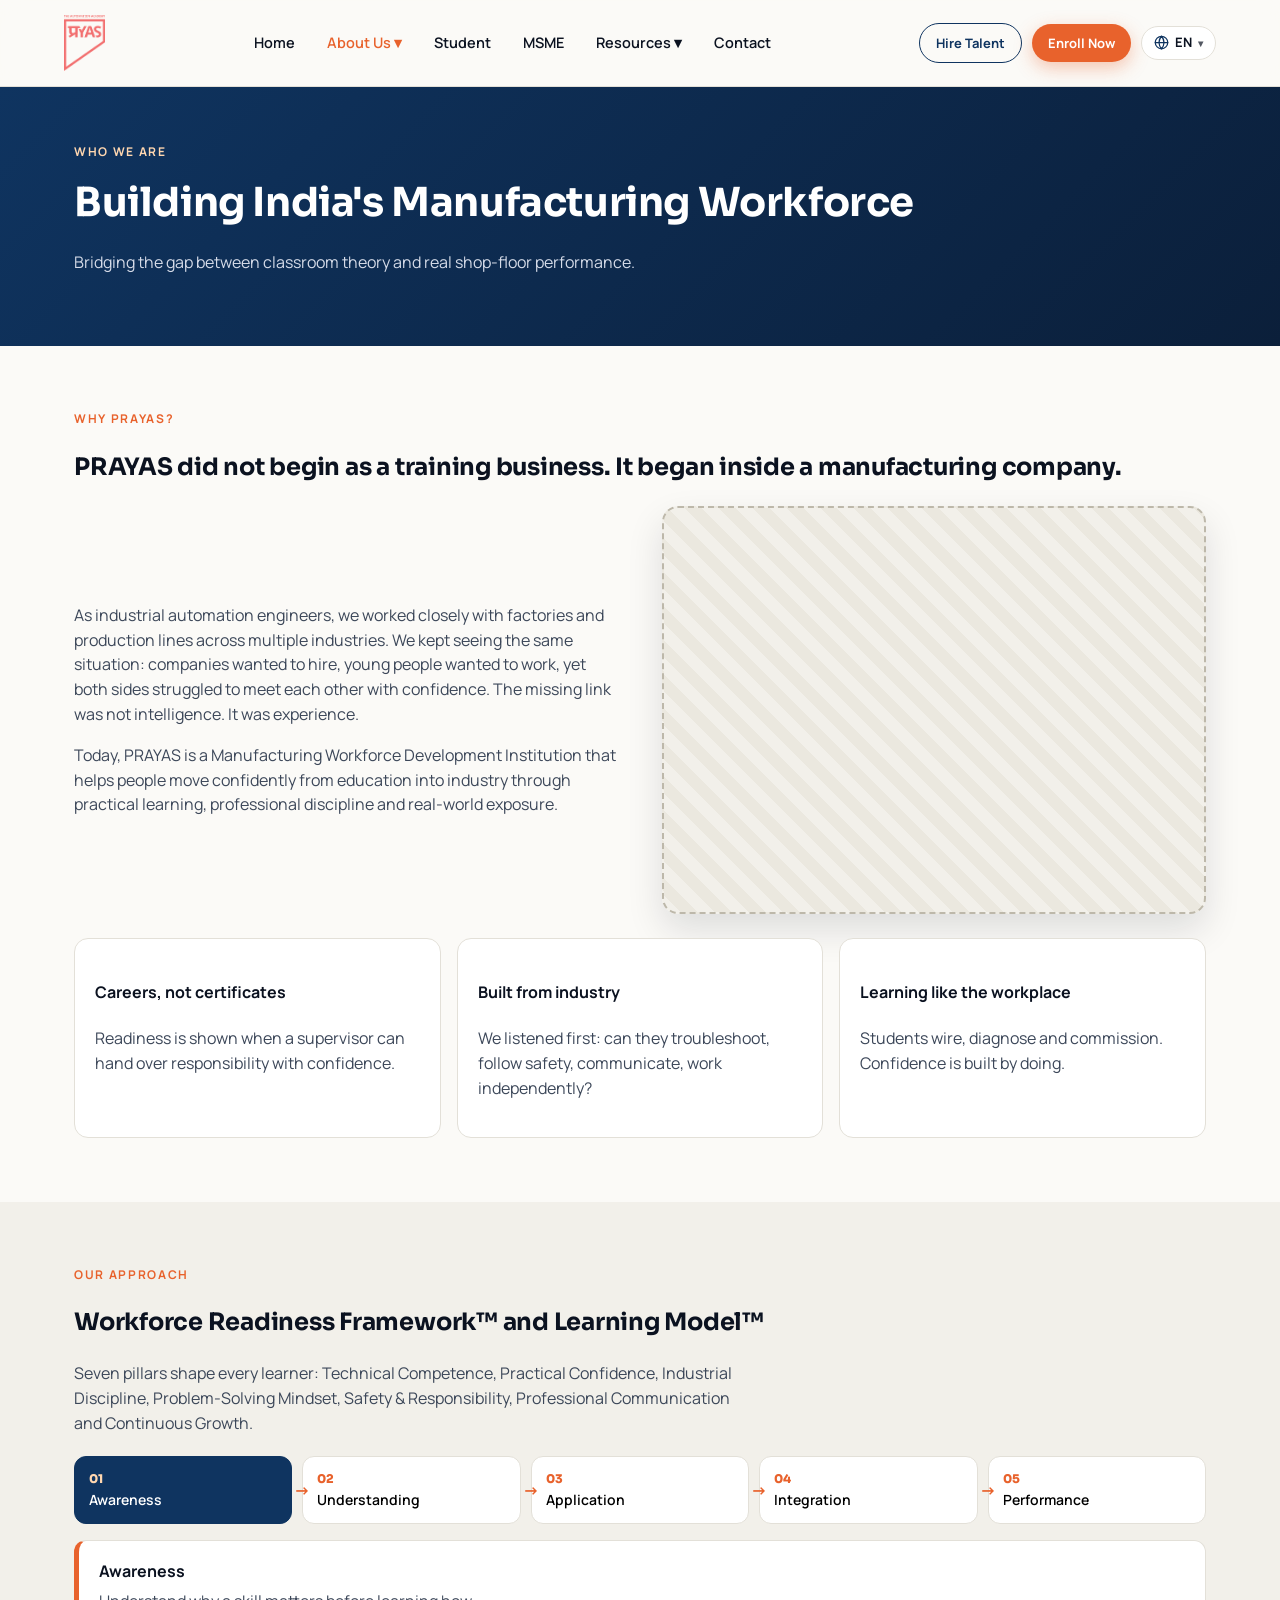
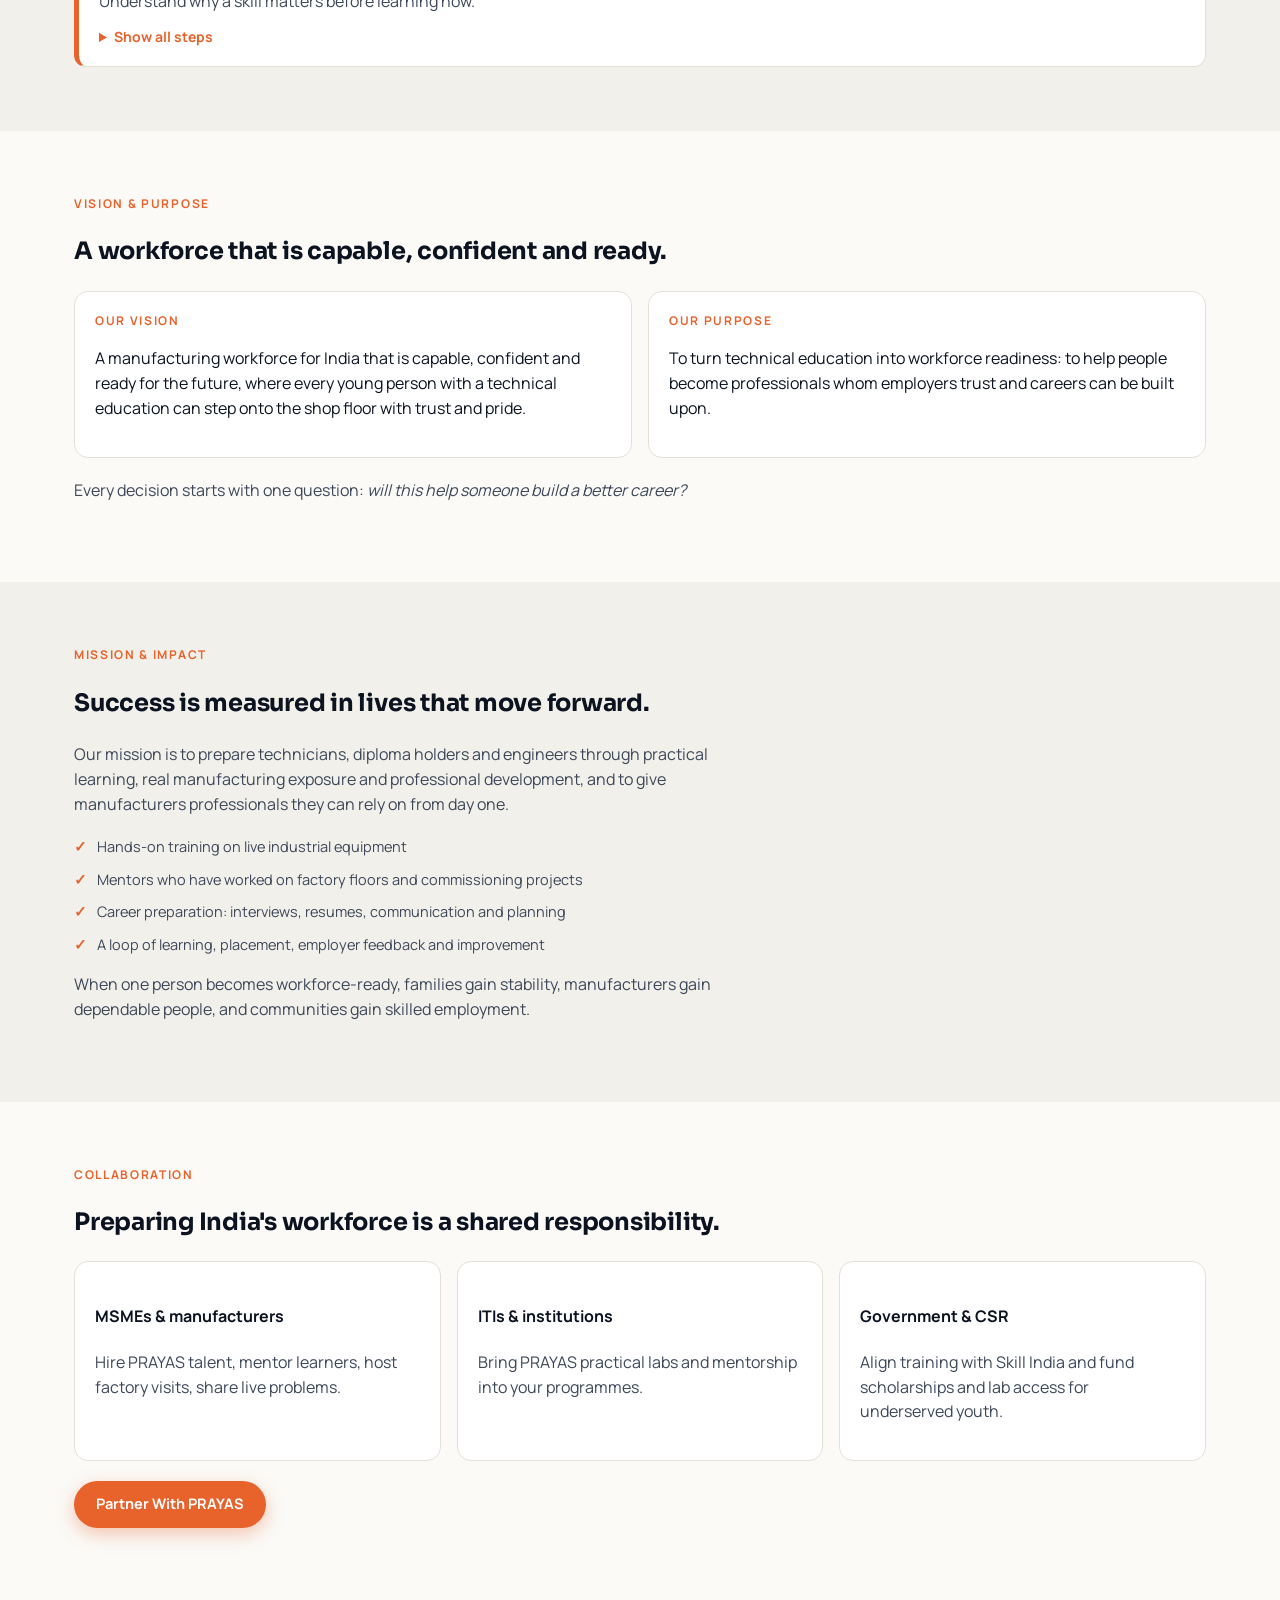
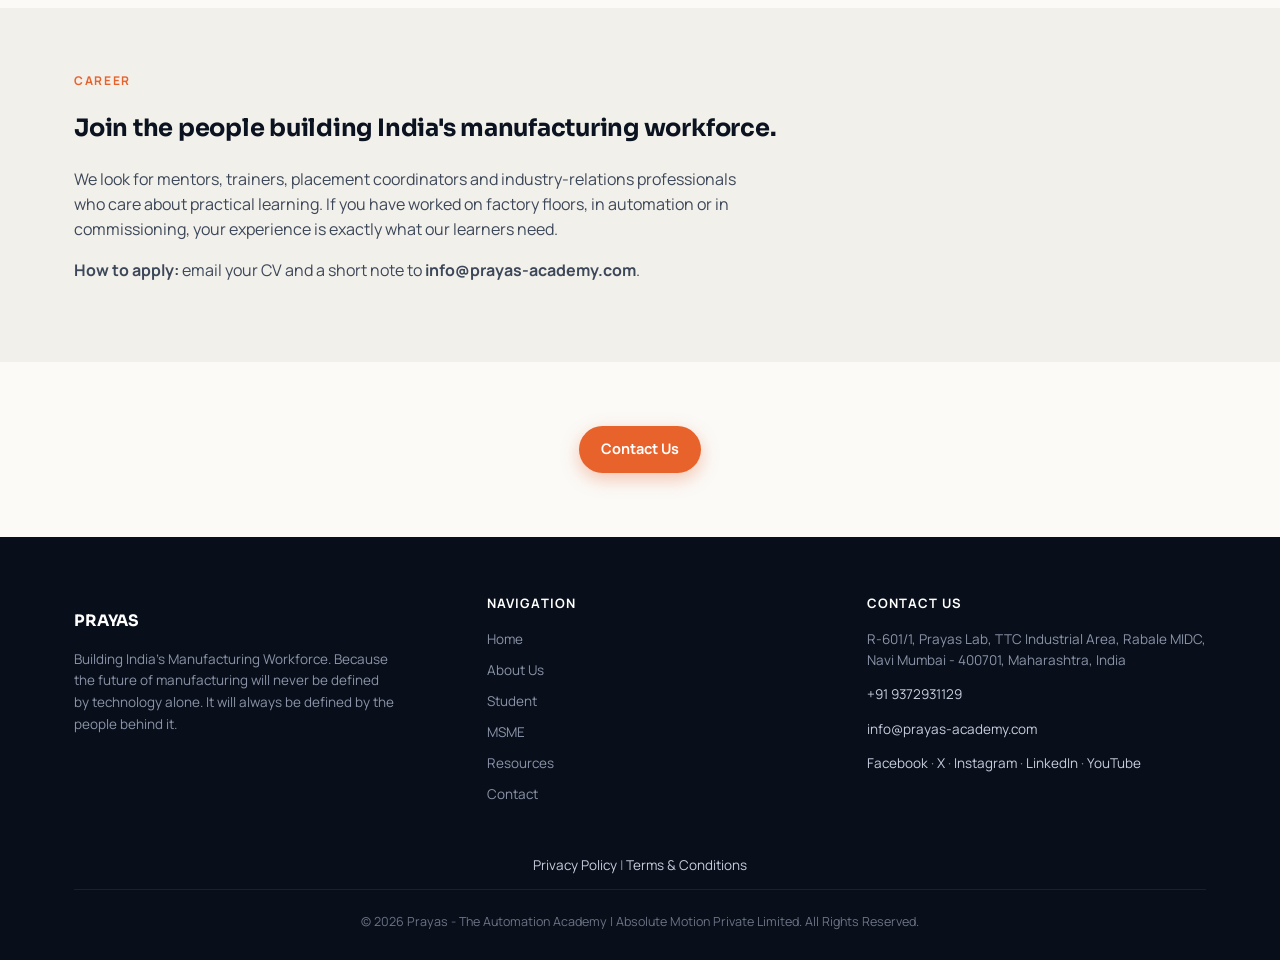
==== commit 3a293fc2: "Improve on-page SEO, structured data and page weight - Keyword-focused titles, meta descriptions and" ====
--- a/about.html
+++ b/about.html
@@ -1,5 +1,77 @@
 <!DOCTYPE html>
-<html lang="en"><head><meta charset="utf-8"/><meta content="width=device-width,initial-scale=1" name="viewport"/><title data-i18n="k138">About Us — PRAYAS Manufacturing Workforce</title><meta content="Why PRAYAS exists, our vision, mission and how we prepare India's manufacturing workforce." data-i18n-content="k139" name="description"/><link href="https://fonts.googleapis.com" rel="preconnect"/><link href="https://fonts.googleapis.com/css2?family=Manrope:wght@400;500;600;700;800&amp;family=Sora:wght@600;700;800&amp;family=Noto+Sans+Devanagari:wght@400;500;600;700;800&amp;display=swap" rel="stylesheet"/><style>
+<html lang="en"><head><meta charset="utf-8"/><meta content="width=device-width,initial-scale=1" name="viewport"/><title data-i18n="k138">About Prayas – The Automation Academy, Rabale MIDC</title><!-- seo:start --><link rel="canonical" href="https://prayas-academy.com/about.html"/><link rel="icon" type="image/png" href="images/logo.png"/><meta property="og:type" content="website"/><meta property="og:site_name" content="Prayas – The Automation Academy"/><meta property="og:title" content="About Prayas – The Automation Academy, Rabale MIDC"/><meta property="og:description" content="Prayas was started by industrial automation engineers to turn ITI and diploma graduates into shop-floor ready technicians. Our story and mission."/><meta property="og:url" content="https://prayas-academy.com/about.html"/><meta property="og:image" content="https://prayas-academy.com/images/impact-facility.jpg"/><meta property="og:locale" content="en_IN"/><meta name="twitter:card" content="summary_large_image"/><meta name="twitter:site" content="@theprayasacademy"/><script type="application/ld+json">{
+ "@context": "https://schema.org",
+ "@graph": [
+  {
+   "@type": [
+    "EducationalOrganization",
+    "LocalBusiness"
+   ],
+   "@id": "https://prayas-academy.com/#org",
+   "name": "Prayas – The Automation Academy",
+   "alternateName": [
+    "PRAYAS",
+    "The Prayas Academy"
+   ],
+   "url": "https://prayas-academy.com/",
+   "logo": "https://prayas-academy.com/images/logo.png",
+   "image": "https://prayas-academy.com/images/impact-facility.jpg",
+   "description": "Hands-on PLC, HMI, VFD and control panel training for ITI, diploma and engineering graduates, with placement drives for partner manufacturers.",
+   "telephone": "+91-9372931129",
+   "email": "info@prayas-academy.com",
+   "address": {
+    "@type": "PostalAddress",
+    "streetAddress": "R-601/1, Prayas Lab, TTC Industrial Area, Rabale MIDC",
+    "addressLocality": "Navi Mumbai",
+    "addressRegion": "Maharashtra",
+    "postalCode": "400701",
+    "addressCountry": "IN"
+   },
+   "openingHoursSpecification": [
+    {
+     "@type": "OpeningHoursSpecification",
+     "dayOfWeek": [
+      "Monday",
+      "Tuesday",
+      "Wednesday",
+      "Thursday",
+      "Friday",
+      "Saturday"
+     ],
+     "opens": "08:30",
+     "closes": "18:30"
+    }
+   ],
+   "parentOrganization": {
+    "@type": "Organization",
+    "name": "Absolute Motion Private Limited"
+   },
+   "sameAs": [
+    "https://www.instagram.com/theprayasacademy",
+    "https://www.linkedin.com/company/the-prayas-academy/",
+    "https://www.youtube.com/@theprayasacademy",
+    "https://x.com/theprayasacademy",
+    "https://www.facebook.com/share/1CJUdkx9NA/"
+   ]
+  },
+  {
+   "@type": "WebPage",
+   "@id": "https://prayas-academy.com/about.html#webpage",
+   "url": "https://prayas-academy.com/about.html",
+   "name": "About Prayas – The Automation Academy, Rabale MIDC",
+   "description": "Prayas was started by industrial automation engineers to turn ITI and diploma graduates into shop-floor ready technicians. Our story and mission.",
+   "isPartOf": {
+    "@type": "WebSite",
+    "url": "https://prayas-academy.com/",
+    "name": "Prayas – The Automation Academy"
+   },
+   "publisher": {
+    "@id": "https://prayas-academy.com/#org"
+   },
+   "inLanguage": "en-IN"
+  }
+ ]
+}</script><!-- seo:end --><meta content="Prayas was started by industrial automation engineers to turn ITI and diploma graduates into shop-floor ready technicians. Our story and mission." data-i18n-content="k139" name="description"/><link href="https://fonts.googleapis.com" rel="preconnect"/><link href="https://fonts.googleapis.com/css2?family=Manrope:wght@400;500;600;700;800&amp;family=Sora:wght@600;700;800&amp;family=Noto+Sans+Devanagari:wght@400;500;600;700;800&amp;display=swap" rel="stylesheet"/><style>
   :root{
     --ink:#0b1220;
     --ink-soft:#3c4759;
@@ -328,7 +400,7 @@
 
 .desktop-nav a.active{color:var(--accent-2)}.desktop-nav a.soon,.mobile-menu a.soon,.footer-nav a.soon,.dd>div a.soon{opacity:.5}
 .toast{position:fixed;bottom:90px;left:50%;transform:translateX(-50%);background:#0b1220;color:#fff;padding:10px 18px;border-radius:99px;font-size:14px;z-index:99;opacity:0;pointer-events:none;transition:opacity .25s}.toast.on{opacity:1}
-</style><link href="assets/i18n/i18n.css" rel="stylesheet"/></head><body><header><div class="nav-row"><a class="logo" href="index.html"><img alt="PRAYAS Logo" src="images/logo.png"/></a><nav class="desktop-nav"><a data-i18n="k003" href="index.html">Home</a><span class="dd"><a class="active" data-i18n="k004" href="about.html">About Us ▾</a><div><a data-i18n="k005" href="about.html#about-why">Why PRAYAS?</a><a data-i18n="k006" href="about.html#about-vision">Vision &amp; Purpose</a><a data-i18n="k007" href="about.html#about-mission">Mission &amp; Impact</a><a data-i18n="k008" href="about.html#about-collaboration">Collaboration</a><a data-i18n="k009" href="about.html#about-career">Career</a><a data-i18n="k010" href="contact.html">Contact Us</a></div></span><a data-i18n="k011" href="students.html">Student</a><a data-i18n="k012" href="employers.html">MSME</a><span class="dd"><a data-i18n="k013" href="resources.html">Resources ▾</a><div><a data-i18n="k014" href="resources.html#vlog">Vlog</a><a data-i18n="k015" href="resources.html#blog">Blog</a><a data-i18n="k016" href="resources.html#study">Study Material</a><a data-i18n="k017" href="resources.html#events">Events</a><a data-i18n="k018" href="resources.html#gallery">Gallery</a></div></span><a data-i18n="k019" href="contact.html">Contact</a></nav><div class="nav-ctas"><a class="btn btn-secondary btn-small" data-i18n="k020" href="manpower-portal/">Hire Talent</a><a class="btn btn-primary btn-small" data-i18n="k021" href="student-portal/">Enroll Now</a><div class="lang-switcher" data-i18n-switcher=""><button aria-expanded="false" aria-haspopup="listbox" aria-label="Language: English" class="lang-btn" type="button"><svg aria-hidden="true" class="lang-globe" fill="none" stroke="currentColor" stroke-linecap="round" stroke-linejoin="round" stroke-width="2" viewbox="0 0 24 24"><circle cx="12" cy="12" r="10"></circle><line x1="2" x2="22" y1="12" y2="12"></line><path d="M12 2a15.3 15.3 0 0 1 4 10 15.3 15.3 0 0 1-4 10 15.3 15.3 0 0 1-4-10 15.3 15.3 0 0 1 4-10z"></path></svg><span class="lang-current">EN</span><span aria-hidden="true" class="lang-caret">▾</span></button><div aria-label="Select language" class="lang-menu" role="listbox"><button aria-selected="true" class="lang-option" data-lang="en" role="option" type="button"><span>English</span><span class="lang-code">EN</span></button><button aria-selected="false" class="lang-option" data-lang="hi" role="option" type="button"><span>हिंदी</span><span class="lang-code">HI</span></button><button aria-selected="false" class="lang-option" data-lang="mr" role="option" type="button"><span>मराठी</span><span class="lang-code">MR</span></button></div></div><button aria-label="Menu" class="hamburger" data-i18n-aria="k022" onclick="document.getElementById('mmenu').classList.toggle('open')"><span></span><span></span><span></span></button></div></div><div class="mobile-menu" id="mmenu"><a data-i18n="k003" href="index.html">Home</a><a class="active" data-i18n="k023" href="about.html">About Us</a><a data-i18n="k011" href="students.html">Student</a><a data-i18n="k012" href="employers.html">MSME</a><a data-i18n="k024" href="resources.html">Resources</a><a data-i18n="k019" href="contact.html">Contact</a><a data-i18n="k025" href="student-portal/login.php" style="color:var(--accent-2);font-weight:700">Student Portal Login</a></div></header><main><div class="page-hero"><div class="wrap"><div class="eyebrow" data-i18n="k140">Who We Are</div><h1 data-i18n="k141">Building India's Manufacturing Workforce</h1><p data-i18n="k142">Bridging the gap between classroom theory and real shop-floor performance.</p></div></div><section id="about-why"><div class="wrap"><div class="eyebrow" data-i18n="k005">Why PRAYAS?</div><h2 data-i18n="k143">PRAYAS did not begin as a training business. It began inside a manufacturing company.</h2><div class="split" style="margin-bottom:24px"><div><p class="lead" data-i18n="k144">As industrial automation engineers, we worked closely with factories and production lines across multiple industries. We kept seeing the same situation: companies wanted to hire, young people wanted to work, yet both sides struggled to meet each other with confidence. The missing link was not intelligence. It was experience.</p><p class="lead" data-i18n="k145">Today, PRAYAS is a Manufacturing Workforce Development Institution that helps people move confidently from education into industry through practical learning, professional discipline and real-world exposure.</p></div><div class="split-media"><div class="photo-slot" data-img="gap-mentorship.jpg" style="aspect-ratio:4/3"></div></div></div><div class="grid3"><div class="card"><h4 data-i18n="k146">Careers, not certificates</h4><p class="muted" data-i18n="k147">Readiness is shown when a supervisor can hand over responsibility with confidence.</p></div><div class="card"><h4 data-i18n="k148">Built from industry</h4><p class="muted" data-i18n="k149">We listened first: can they troubleshoot, follow safety, communicate, work independently?</p></div><div class="card"><h4 data-i18n="k150">Learning like the workplace</h4><p class="muted" data-i18n="k151">Students wire, diagnose and commission. Confidence is built by doing.</p></div></div></div></section><section class="section-alt" id="about-framework"><div class="wrap"><div class="eyebrow" data-i18n="k152">Our approach</div><h2 data-i18n="k153">Workforce Readiness Framework™ and Learning Model™</h2><p class="lead" data-i18n="k154">Seven pillars shape every learner: Technical Competence, Practical Confidence, Industrial Discipline, Problem-Solving Mindset, Safety &amp; Responsibility, Professional Communication and Continuous Growth.</p><div class="flow" data-flow="" style="margin-top:20px"><ol class="nodes"><li><button class="node" data-d="Understand why a skill matters before learning how." data-i18n-d="k156" data-i18n-html="k157" data-i18n-t="k155" data-t="Awareness"><b>01</b>Awareness</button></li><li><button class="node" data-d="Build strong fundamentals, always tied to a real application." data-i18n-d="k159" data-i18n-html="k160" data-i18n-t="k158" data-t="Understanding"><b>02</b>Understanding</button></li><li><button class="node" data-d="Hands-on practice, repeated until hesitation turns into confidence." data-i18n-d="k162" data-i18n-html="k163" data-i18n-t="k161" data-t="Application"><b>03</b>Application</button></li><li><button class="node" data-d="See how electrical, mechanical, automation and maintenance work together." data-i18n-d="k165" data-i18n-html="k166" data-i18n-t="k164" data-t="Integration"><b>04</b>Integration</button></li><li><button class="node" data-d="Show safe, independent, trusted work." data-i18n-d="k168" data-i18n-html="k169" data-i18n-t="k167" data-t="Performance"><b>05</b>Performance</button></li></ol><div class="panel"><h4></h4><p></p></div></div></div></section><section id="about-vision"><div class="wrap"><div class="eyebrow" data-i18n="k006">Vision &amp; Purpose</div><h2 data-i18n="k170">A workforce that is capable, confident and ready.</h2><div class="grid3" style="grid-template-columns:1fr 1fr"><div class="card"><div class="eyebrow" data-i18n="k171">Our vision</div><p data-i18n="k172">A manufacturing workforce for India that is capable, confident and ready for the future, where every young person with a technical education can step onto the shop floor with trust and pride.</p></div><div class="card"><div class="eyebrow" data-i18n="k173">Our purpose</div><p data-i18n="k174">To turn technical education into workforce readiness: to help people become professionals whom employers trust and careers can be built upon.</p></div></div><p class="lead" data-i18n-html="k175" style="margin-top:20px">Every decision starts with one question: <em>will this help someone build a better career?</em></p></div></section><section class="section-alt" id="about-mission"><div class="wrap"><div class="eyebrow" data-i18n="k007">Mission &amp; Impact</div><h2 data-i18n="k176">Success is measured in lives that move forward.</h2><p class="lead" data-i18n="k177">Our mission is to prepare technicians, diploma holders and engineers through practical learning, real manufacturing exposure and professional development, and to give manufacturers professionals they can rely on from day one.</p><ul class="checklist"><li data-i18n="k178">Hands-on training on live industrial equipment</li><li data-i18n="k179">Mentors who have worked on factory floors and commissioning projects</li><li data-i18n="k180">Career preparation: interviews, resumes, communication and planning</li><li data-i18n="k181">A loop of learning, placement, employer feedback and improvement</li></ul><p class="lead" data-i18n="k182">When one person becomes workforce-ready, families gain stability, manufacturers gain dependable people, and communities gain skilled employment.</p><!-- CONFIRM impact figures before launch --></div></section><section id="about-collaboration"><div class="wrap"><div class="eyebrow" data-i18n="k008">Collaboration</div><h2 data-i18n="k183">Preparing India's workforce is a shared responsibility.</h2><div class="grid3"><div class="card"><h4 data-i18n="k184">MSMEs &amp; manufacturers</h4><p class="muted" data-i18n="k185">Hire PRAYAS talent, mentor learners, host factory visits, share live problems.</p></div><div class="card"><h4 data-i18n="k186">ITIs &amp; institutions</h4><p class="muted" data-i18n="k187">Bring PRAYAS practical labs and mentorship into your programmes.</p></div><div class="card"><h4 data-i18n="k188">Government &amp; CSR</h4><p class="muted" data-i18n="k189">Align training with Skill India and fund scholarships and lab access for underserved youth.</p></div></div><p data-i18n-html="k190" style="margin-top:20px"><a class="btn btn-primary" href="contact.html">Partner With PRAYAS</a></p></div></section><section class="section-alt" id="about-career"><div class="wrap"><div class="eyebrow" data-i18n="k009">Career</div><h2 data-i18n="k191">Join the people building India's manufacturing workforce.</h2><p class="lead" data-i18n="k192">We look for mentors, trainers, placement coordinators and industry-relations professionals who care about practical learning. If you have worked on factory floors, in automation or in commissioning, your experience is exactly what our learners need.</p><p class="lead" data-i18n-html="k193"><b>How to apply:</b> email your CV and a short note to <a href="mailto:info@prayas-academy.com"><b>info@prayas-academy.com</b></a>.</p><!-- CONFIRM: list current openings here --></div></section><section><div class="wrap" style="text-align:center"><a class="btn btn-primary" data-i18n="k010" href="contact.html">Contact Us</a></div></section></main><div class="mobile-cta-bar"><a class="btn btn-secondary" data-i18n="k020" href="manpower-portal/">Hire Talent</a><a class="btn btn-primary" data-i18n="k021" href="student-portal/">Enroll Now</a></div><footer><div class="wrap"><div class="footer-grid"><div class="footer-brand"><h3 data-i18n="k129" style="color:#fff">PRAYAS</h3><p data-i18n="k130">Building India's Manufacturing Workforce. Because the future of manufacturing will never be defined by technology alone. It will always be defined by the people behind it.</p></div><div><h5 data-i18n="k131">Navigation</h5><nav class="footer-nav"><a data-i18n="k003" href="index.html">Home</a><a data-i18n="k023" href="about.html">About Us</a><a data-i18n="k011" href="students.html">Student</a><a data-i18n="k012" href="employers.html">MSME</a><a data-i18n="k024" href="resources.html">Resources</a><a data-i18n="k019" href="contact.html">Contact</a></nav></div><div><h5 data-i18n="k010">Contact Us</h5><p data-i18n="k132">R-601/1, Prayas Lab, TTC Industrial Area, Rabale MIDC, Navi Mumbai - 400701, Maharashtra, India</p><p><a href="tel:+919372931129" style="color:#c7cede">+91 9372931129</a></p><p data-i18n-html="k133"><a href="mailto:info@prayas-academy.com" style="color:#c7cede">info@prayas-academy.com</a></p><p data-i18n-html="k134" style="margin-top:10px"><a href="https://www.facebook.com/share/1CJUdkx9NA/" rel="noopener" style="color:#c7cede" target="_blank">Facebook</a> · <a href="https://x.com/theprayasacademy" rel="noopener" style="color:#c7cede" target="_blank">X</a> · <a href="https://www.instagram.com/theprayasacademy" rel="noopener" style="color:#c7cede" target="_blank">Instagram</a> · <a href="https://www.linkedin.com/company/the-prayas-academy/" rel="noopener" style="color:#c7cede" target="_blank">LinkedIn</a> · <a href="https://www.youtube.com/@theprayasacademy" rel="noopener" style="color:#c7cede" target="_blank">YouTube</a></p></div></div><div class="footer-legal-links" style="text-align:center;padding:14px 0"><a data-i18n="k135" href="privacy-policy.html" style="color:#c7cede">Privacy Policy</a> | <a data-i18n="k136" href="terms-and-conditions.html" style="color:#c7cede">Terms &amp; Conditions</a></div><div class="footer-bottom" data-i18n="k137">© 2026 Prayas - The Automation Academy | Absolute Motion Private Limited. All Rights Reserved.</div></div></footer><script>
+</style><link href="assets/i18n/i18n.css" rel="stylesheet"/><style id="seo-flow-css">.flow-all{margin-top:12px;font-size:14px}.flow-all summary{cursor:pointer;font-weight:700;color:var(--accent-2,#c2410c)}.flow-all dl{margin:10px 0 0}.flow-all dt{font-weight:700;margin-top:8px}.flow-all dd{margin:2px 0 0;color:var(--ink-soft,#475569)}</style><style id="seo-img-css">:where(img[width][height]){height:auto;max-width:100%}</style></head><body><header><div class="nav-row"><a class="logo" href="index.html"><img alt="PRAYAS Logo" src="images/logo.png" decoding="async"/></a><nav class="desktop-nav"><a data-i18n="k003" href="index.html">Home</a><span class="dd"><a class="active" data-i18n="k004" href="about.html">About Us ▾</a><div><a data-i18n="k005" href="about.html#about-why">Why PRAYAS?</a><a data-i18n="k006" href="about.html#about-vision">Vision &amp; Purpose</a><a data-i18n="k007" href="about.html#about-mission">Mission &amp; Impact</a><a data-i18n="k008" href="about.html#about-collaboration">Collaboration</a><a data-i18n="k009" href="about.html#about-career">Career</a><a data-i18n="k010" href="contact.html">Contact Us</a></div></span><a data-i18n="k011" href="students.html">Student</a><a data-i18n="k012" href="employers.html">MSME</a><span class="dd"><a data-i18n="k013" href="resources.html">Resources ▾</a><div><a data-i18n="k014" href="resources.html#vlog">Vlog</a><a data-i18n="k015" href="resources.html#blog">Blog</a><a data-i18n="k016" href="resources.html#study">Study Material</a><a data-i18n="k017" href="resources.html#events">Events</a><a data-i18n="k018" href="resources.html#gallery">Gallery</a></div></span><a data-i18n="k019" href="contact.html">Contact</a></nav><div class="nav-ctas"><a class="btn btn-secondary btn-small" data-i18n="k020" href="manpower-portal/">Hire Talent</a><a class="btn btn-primary btn-small" data-i18n="k021" href="student-portal/">Enroll Now</a><div class="lang-switcher" data-i18n-switcher=""><button aria-expanded="false" aria-haspopup="listbox" aria-label="Language: English" class="lang-btn" type="button"><svg aria-hidden="true" class="lang-globe" fill="none" stroke="currentColor" stroke-linecap="round" stroke-linejoin="round" stroke-width="2" viewbox="0 0 24 24"><circle cx="12" cy="12" r="10"></circle><line x1="2" x2="22" y1="12" y2="12"></line><path d="M12 2a15.3 15.3 0 0 1 4 10 15.3 15.3 0 0 1-4 10 15.3 15.3 0 0 1-4-10 15.3 15.3 0 0 1 4-10z"></path></svg><span class="lang-current">EN</span><span aria-hidden="true" class="lang-caret">▾</span></button><div aria-label="Select language" class="lang-menu" role="listbox"><button aria-selected="true" class="lang-option" data-lang="en" role="option" type="button"><span>English</span><span class="lang-code">EN</span></button><button aria-selected="false" class="lang-option" data-lang="hi" role="option" type="button"><span>हिंदी</span><span class="lang-code">HI</span></button><button aria-selected="false" class="lang-option" data-lang="mr" role="option" type="button"><span>मराठी</span><span class="lang-code">MR</span></button></div></div><button aria-label="Menu" class="hamburger" data-i18n-aria="k022" onclick="document.getElementById('mmenu').classList.toggle('open')"><span></span><span></span><span></span></button></div></div><div class="mobile-menu" id="mmenu"><a data-i18n="k003" href="index.html">Home</a><a class="active" data-i18n="k023" href="about.html">About Us</a><a data-i18n="k011" href="students.html">Student</a><a data-i18n="k012" href="employers.html">MSME</a><a data-i18n="k024" href="resources.html">Resources</a><a data-i18n="k019" href="contact.html">Contact</a><a data-i18n="k025" href="student-portal/login.php" style="color:var(--accent-2);font-weight:700">Student Portal Login</a></div></header><main><div class="page-hero"><div class="wrap"><div class="eyebrow" data-i18n="k140">Who We Are</div><h1 data-i18n="k141">Building India's Manufacturing Workforce</h1><p data-i18n="k142">Bridging the gap between classroom theory and real shop-floor performance.</p></div></div><section id="about-why"><div class="wrap"><div class="eyebrow" data-i18n="k005">Why PRAYAS?</div><h2 data-i18n="k143">PRAYAS did not begin as a training business. It began inside a manufacturing company.</h2><div class="split" style="margin-bottom:24px"><div><p class="lead" data-i18n="k144">As industrial automation engineers, we worked closely with factories and production lines across multiple industries. We kept seeing the same situation: companies wanted to hire, young people wanted to work, yet both sides struggled to meet each other with confidence. The missing link was not intelligence. It was experience.</p><p class="lead" data-i18n="k145">Today, PRAYAS is a Manufacturing Workforce Development Institution that helps people move confidently from education into industry through practical learning, professional discipline and real-world exposure.</p></div><div class="split-media"><div class="photo-slot" data-img="gap-mentorship.jpg" style="aspect-ratio:4/3"></div></div></div><div class="grid3"><div class="card"><h4 data-i18n="k146">Careers, not certificates</h4><p class="muted" data-i18n="k147">Readiness is shown when a supervisor can hand over responsibility with confidence.</p></div><div class="card"><h4 data-i18n="k148">Built from industry</h4><p class="muted" data-i18n="k149">We listened first: can they troubleshoot, follow safety, communicate, work independently?</p></div><div class="card"><h4 data-i18n="k150">Learning like the workplace</h4><p class="muted" data-i18n="k151">Students wire, diagnose and commission. Confidence is built by doing.</p></div></div></div></section><section class="section-alt" id="about-framework"><div class="wrap"><div class="eyebrow" data-i18n="k152">Our approach</div><h2 data-i18n="k153">Workforce Readiness Framework™ and Learning Model™</h2><p class="lead" data-i18n="k154">Seven pillars shape every learner: Technical Competence, Practical Confidence, Industrial Discipline, Problem-Solving Mindset, Safety &amp; Responsibility, Professional Communication and Continuous Growth.</p><div class="flow" data-flow="" style="margin-top:20px"><ol class="nodes"><li><button class="node" data-d="Understand why a skill matters before learning how." data-i18n-d="k156" data-i18n-html="k157" data-i18n-t="k155" data-t="Awareness"><b>01</b>Awareness</button></li><li><button class="node" data-d="Build strong fundamentals, always tied to a real application." data-i18n-d="k159" data-i18n-html="k160" data-i18n-t="k158" data-t="Understanding"><b>02</b>Understanding</button></li><li><button class="node" data-d="Hands-on practice, repeated until hesitation turns into confidence." data-i18n-d="k162" data-i18n-html="k163" data-i18n-t="k161" data-t="Application"><b>03</b>Application</button></li><li><button class="node" data-d="See how electrical, mechanical, automation and maintenance work together." data-i18n-d="k165" data-i18n-html="k166" data-i18n-t="k164" data-t="Integration"><b>04</b>Integration</button></li><li><button class="node" data-d="Show safe, independent, trusted work." data-i18n-d="k168" data-i18n-html="k169" data-i18n-t="k167" data-t="Performance"><b>05</b>Performance</button></li></ol><div class="panel"><h4>Awareness</h4><p>Understand why a skill matters before learning how.</p><details class="flow-all"><summary data-i18n="k607">Show all steps</summary><dl><dt data-i18n="k155">Awareness</dt><dd data-i18n="k156">Understand why a skill matters before learning how.</dd><dt data-i18n="k158">Understanding</dt><dd data-i18n="k159">Build strong fundamentals, always tied to a real application.</dd><dt data-i18n="k161">Application</dt><dd data-i18n="k162">Hands-on practice, repeated until hesitation turns into confidence.</dd><dt data-i18n="k164">Integration</dt><dd data-i18n="k165">See how electrical, mechanical, automation and maintenance work together.</dd><dt data-i18n="k167">Performance</dt><dd data-i18n="k168">Show safe, independent, trusted work.</dd></dl></details></div></div></div></section><section id="about-vision"><div class="wrap"><div class="eyebrow" data-i18n="k006">Vision &amp; Purpose</div><h2 data-i18n="k170">A workforce that is capable, confident and ready.</h2><div class="grid3" style="grid-template-columns:1fr 1fr"><div class="card"><div class="eyebrow" data-i18n="k171">Our vision</div><p data-i18n="k172">A manufacturing workforce for India that is capable, confident and ready for the future, where every young person with a technical education can step onto the shop floor with trust and pride.</p></div><div class="card"><div class="eyebrow" data-i18n="k173">Our purpose</div><p data-i18n="k174">To turn technical education into workforce readiness: to help people become professionals whom employers trust and careers can be built upon.</p></div></div><p class="lead" data-i18n-html="k175" style="margin-top:20px">Every decision starts with one question: <em>will this help someone build a better career?</em></p></div></section><section class="section-alt" id="about-mission"><div class="wrap"><div class="eyebrow" data-i18n="k007">Mission &amp; Impact</div><h2 data-i18n="k176">Success is measured in lives that move forward.</h2><p class="lead" data-i18n="k177">Our mission is to prepare technicians, diploma holders and engineers through practical learning, real manufacturing exposure and professional development, and to give manufacturers professionals they can rely on from day one.</p><ul class="checklist"><li data-i18n="k178">Hands-on training on live industrial equipment</li><li data-i18n="k179">Mentors who have worked on factory floors and commissioning projects</li><li data-i18n="k180">Career preparation: interviews, resumes, communication and planning</li><li data-i18n="k181">A loop of learning, placement, employer feedback and improvement</li></ul><p class="lead" data-i18n="k182">When one person becomes workforce-ready, families gain stability, manufacturers gain dependable people, and communities gain skilled employment.</p><!-- CONFIRM impact figures before launch --></div></section><section id="about-collaboration"><div class="wrap"><div class="eyebrow" data-i18n="k008">Collaboration</div><h2 data-i18n="k183">Preparing India's workforce is a shared responsibility.</h2><div class="grid3"><div class="card"><h4 data-i18n="k184">MSMEs &amp; manufacturers</h4><p class="muted" data-i18n="k185">Hire PRAYAS talent, mentor learners, host factory visits, share live problems.</p></div><div class="card"><h4 data-i18n="k186">ITIs &amp; institutions</h4><p class="muted" data-i18n="k187">Bring PRAYAS practical labs and mentorship into your programmes.</p></div><div class="card"><h4 data-i18n="k188">Government &amp; CSR</h4><p class="muted" data-i18n="k189">Align training with Skill India and fund scholarships and lab access for underserved youth.</p></div></div><p data-i18n-html="k190" style="margin-top:20px"><a class="btn btn-primary" href="contact.html">Partner With PRAYAS</a></p></div></section><section class="section-alt" id="about-career"><div class="wrap"><div class="eyebrow" data-i18n="k009">Career</div><h2 data-i18n="k191">Join the people building India's manufacturing workforce.</h2><p class="lead" data-i18n="k192">We look for mentors, trainers, placement coordinators and industry-relations professionals who care about practical learning. If you have worked on factory floors, in automation or in commissioning, your experience is exactly what our learners need.</p><p class="lead" data-i18n-html="k193"><b>How to apply:</b> email your CV and a short note to <a href="mailto:info@prayas-academy.com"><b>info@prayas-academy.com</b></a>.</p><!-- CONFIRM: list current openings here --></div></section><section><div class="wrap" style="text-align:center"><a class="btn btn-primary" data-i18n="k010" href="contact.html">Contact Us</a></div></section></main><div class="mobile-cta-bar"><a class="btn btn-secondary" data-i18n="k020" href="manpower-portal/">Hire Talent</a><a class="btn btn-primary" data-i18n="k021" href="student-portal/">Enroll Now</a></div><footer><div class="wrap"><div class="footer-grid"><div class="footer-brand"><h3 data-i18n="k129" style="color:#fff">PRAYAS</h3><p data-i18n="k130">Building India's Manufacturing Workforce. Because the future of manufacturing will never be defined by technology alone. It will always be defined by the people behind it.</p></div><div><h5 data-i18n="k131">Navigation</h5><nav class="footer-nav"><a data-i18n="k003" href="index.html">Home</a><a data-i18n="k023" href="about.html">About Us</a><a data-i18n="k011" href="students.html">Student</a><a data-i18n="k012" href="employers.html">MSME</a><a data-i18n="k024" href="resources.html">Resources</a><a data-i18n="k019" href="contact.html">Contact</a></nav></div><div><h5 data-i18n="k010">Contact Us</h5><p data-i18n="k132">R-601/1, Prayas Lab, TTC Industrial Area, Rabale MIDC, Navi Mumbai - 400701, Maharashtra, India</p><p><a href="tel:+919372931129" style="color:#c7cede">+91 9372931129</a></p><p data-i18n-html="k133"><a href="mailto:info@prayas-academy.com" style="color:#c7cede">info@prayas-academy.com</a></p><p data-i18n-html="k134" style="margin-top:10px"><a href="https://www.facebook.com/share/1CJUdkx9NA/" rel="noopener" style="color:#c7cede" target="_blank">Facebook</a> · <a href="https://x.com/theprayasacademy" rel="noopener" style="color:#c7cede" target="_blank">X</a> · <a href="https://www.instagram.com/theprayasacademy" rel="noopener" style="color:#c7cede" target="_blank">Instagram</a> · <a href="https://www.linkedin.com/company/the-prayas-academy/" rel="noopener" style="color:#c7cede" target="_blank">LinkedIn</a> · <a href="https://www.youtube.com/@theprayasacademy" rel="noopener" style="color:#c7cede" target="_blank">YouTube</a></p></div></div><div class="footer-legal-links" style="text-align:center;padding:14px 0"><a data-i18n="k135" href="privacy-policy.html" style="color:#c7cede">Privacy Policy</a> | <a data-i18n="k136" href="terms-and-conditions.html" style="color:#c7cede">Terms &amp; Conditions</a></div><div class="footer-bottom" data-i18n="k137">© 2026 Prayas - The Automation Academy | Absolute Motion Private Limited. All Rights Reserved.</div></div></footer><script>
 
 const mq=matchMedia('(max-width:800px)');
 document.querySelectorAll('[data-flow]').forEach(f=>{const p=f.querySelector('.panel,.ans'),n=[...f.querySelectorAll('.node')],home=p.parentElement,nx=p.nextSibling;let cur=n[0];
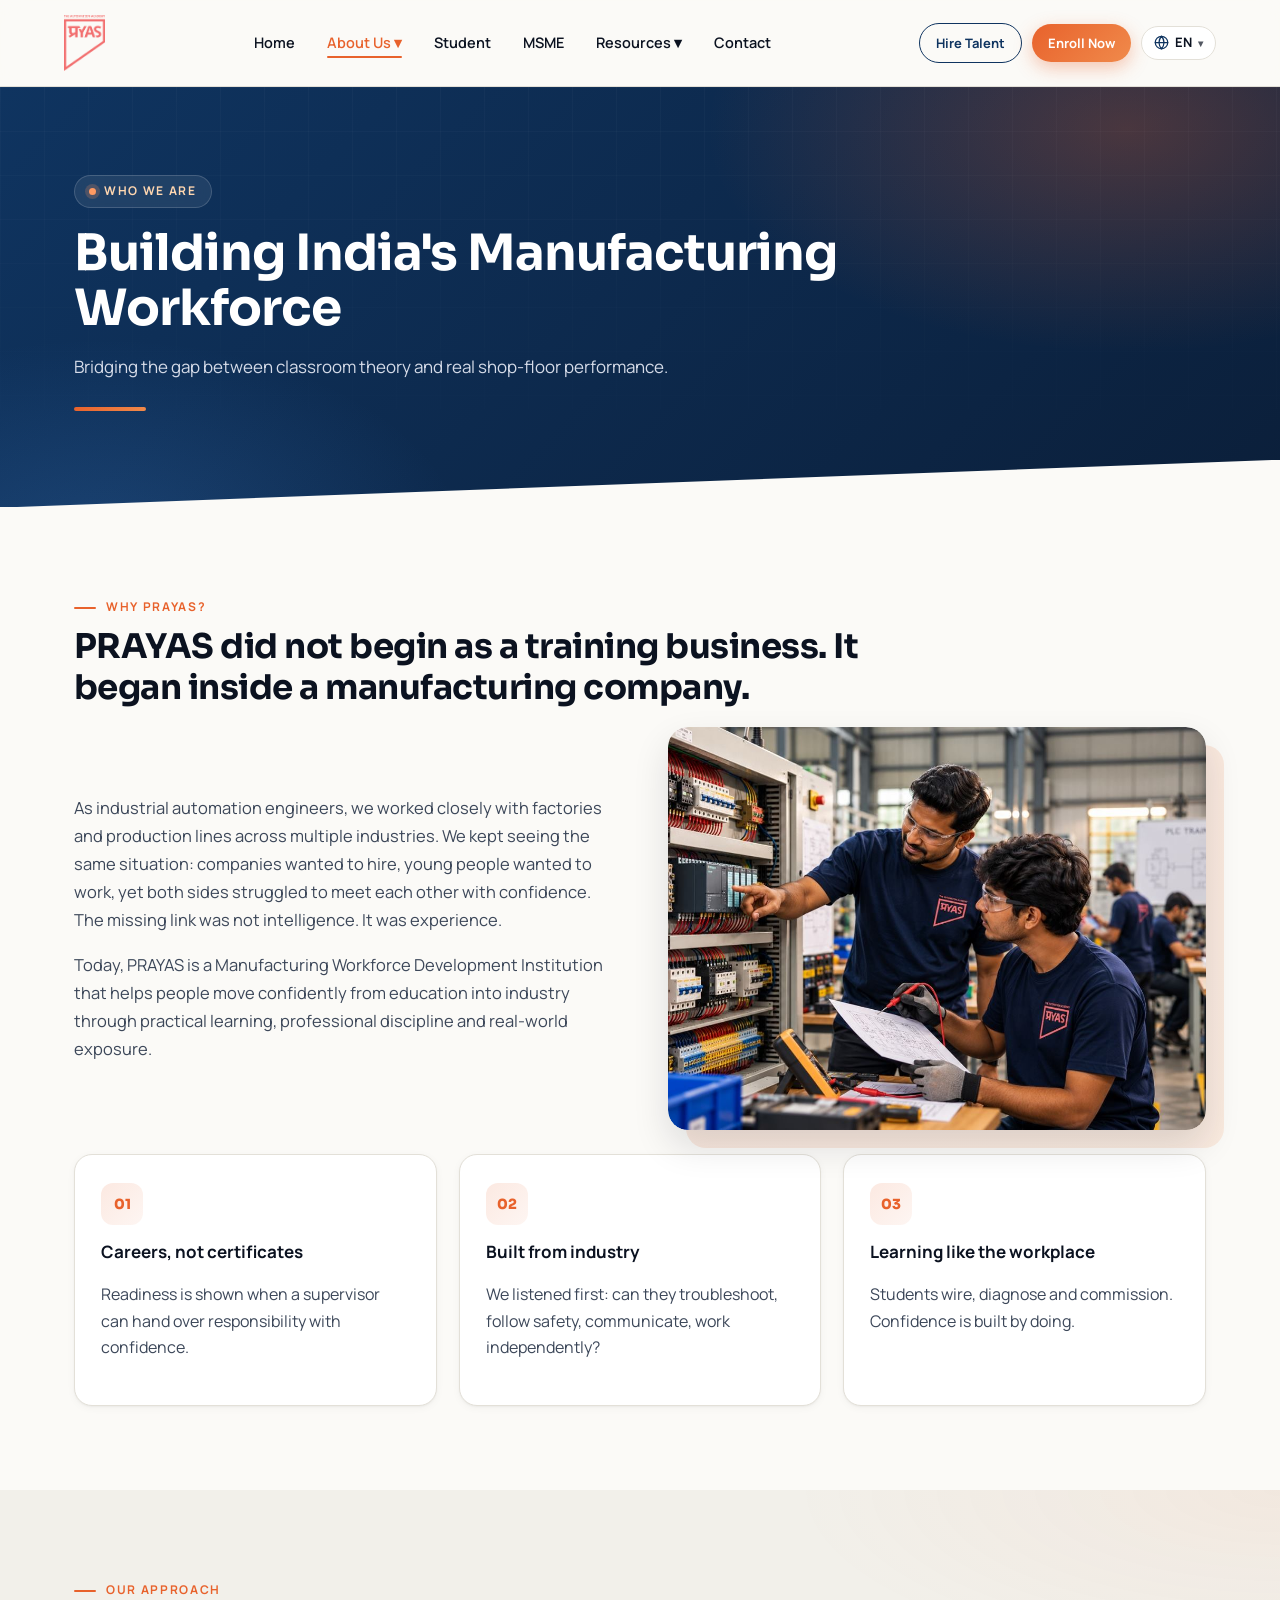
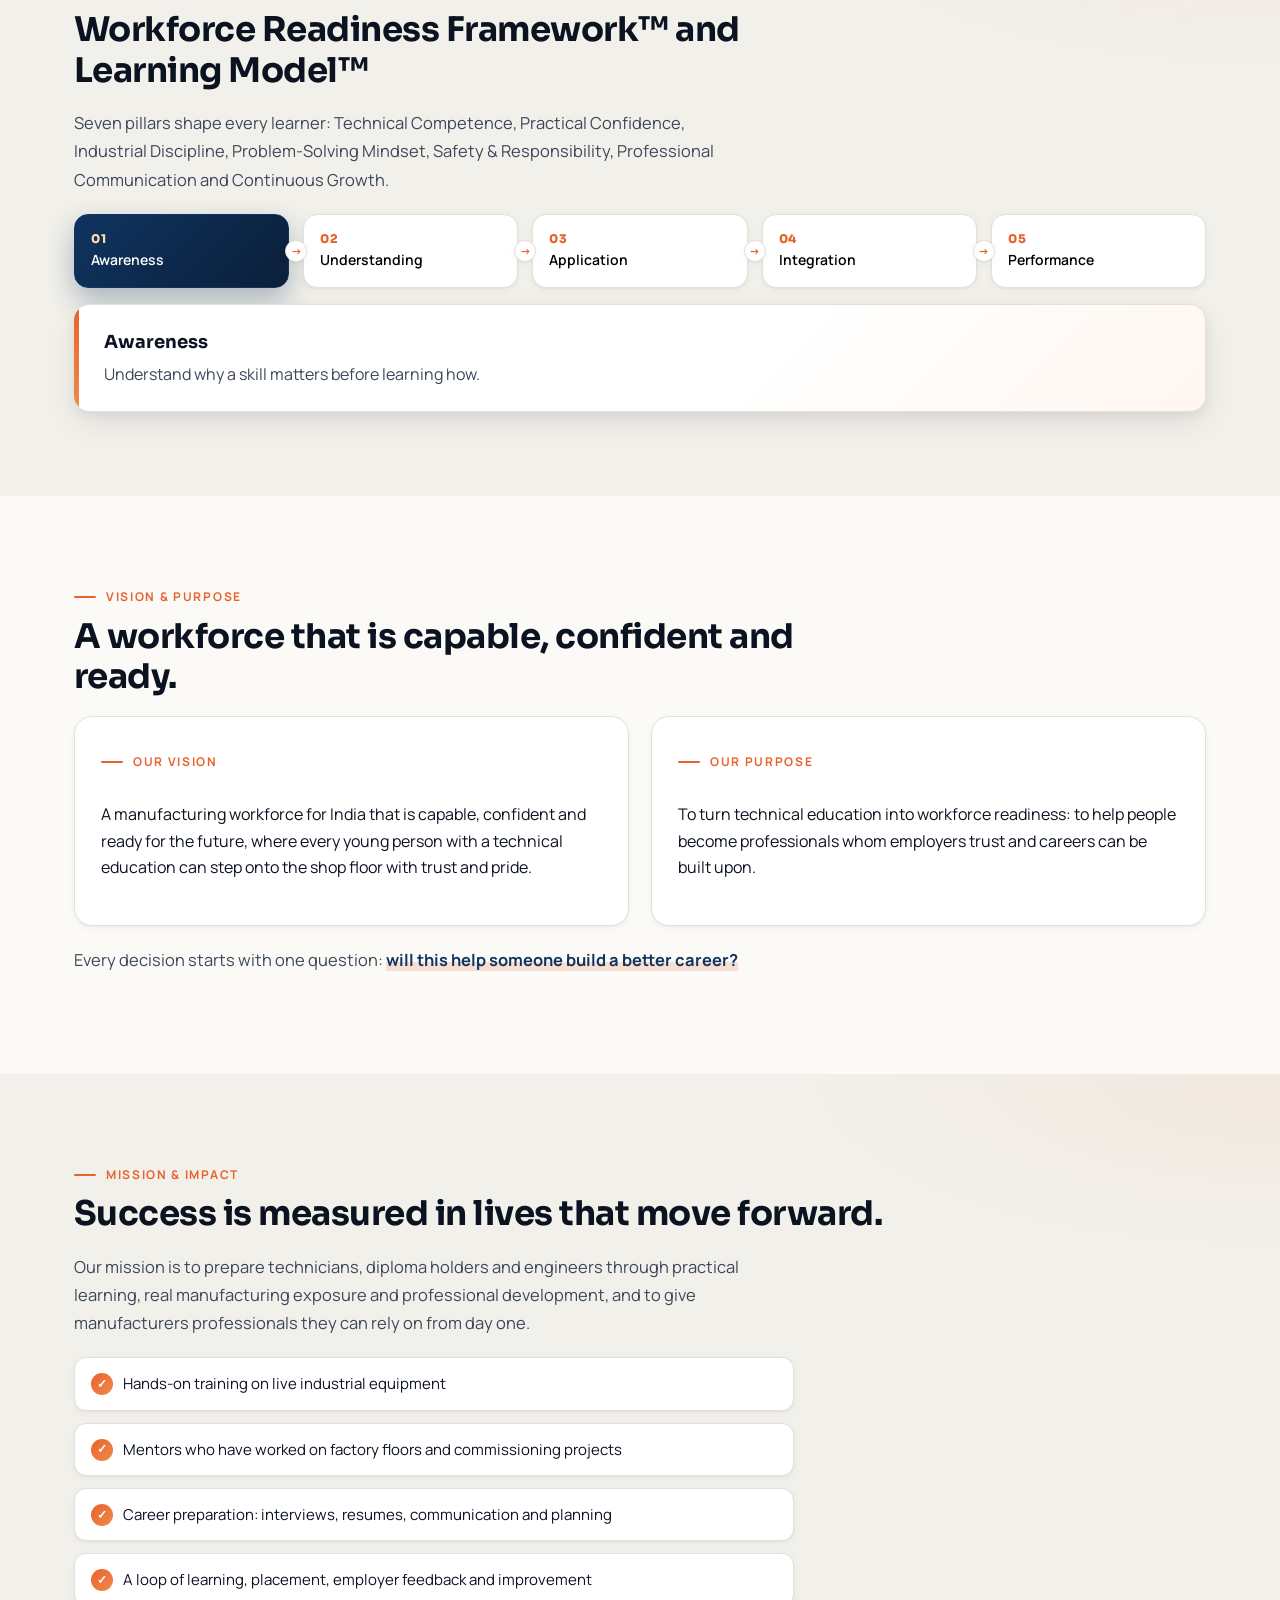
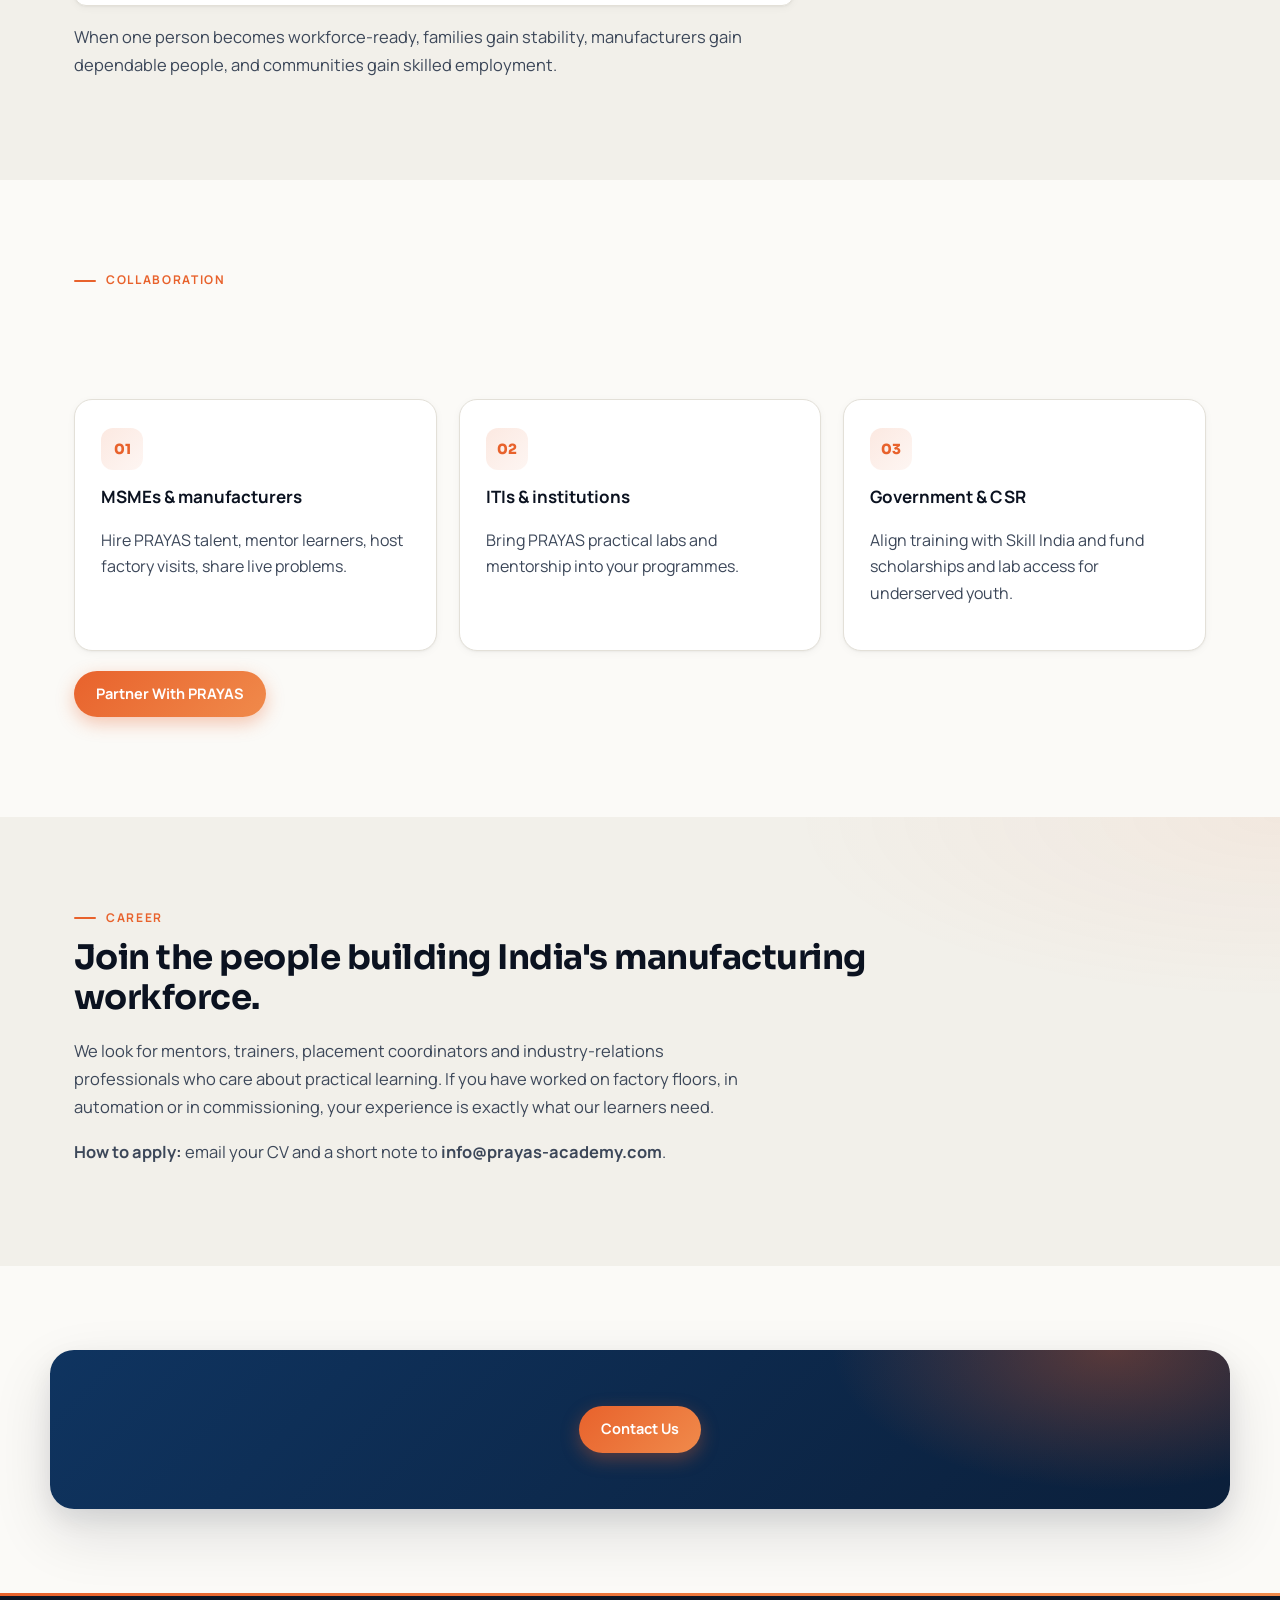
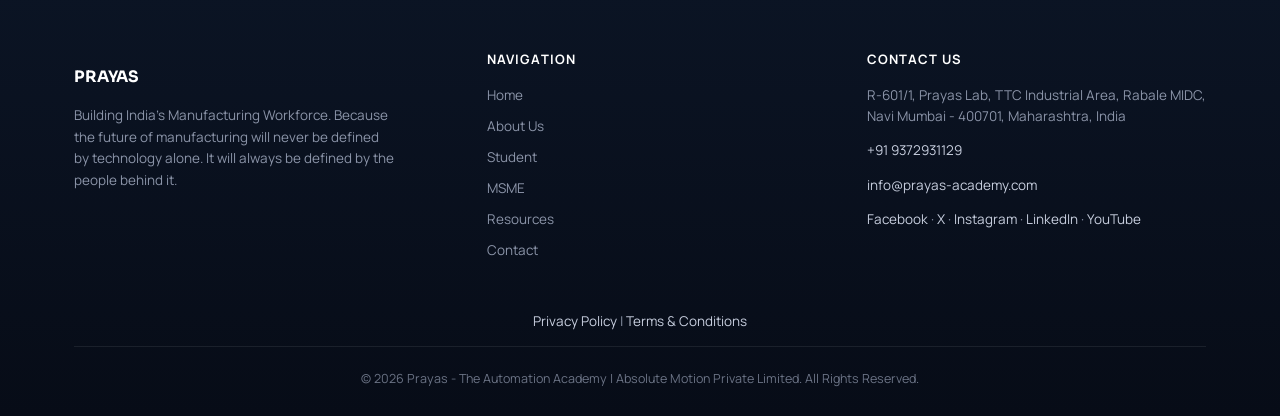
==== commit 0cca8338: "style: modernise layout and visual design of inner pages (no content changes) Adds a shared presenta" ====
--- a/about.html
+++ b/about.html
@@ -1,77 +1,5 @@
 <!DOCTYPE html>
-<html lang="en"><head><meta charset="utf-8"/><meta content="width=device-width,initial-scale=1" name="viewport"/><title data-i18n="k138">About Prayas – The Automation Academy, Rabale MIDC</title><!-- seo:start --><link rel="canonical" href="https://prayas-academy.com/about.html"/><link rel="icon" type="image/png" href="images/logo.png"/><meta property="og:type" content="website"/><meta property="og:site_name" content="Prayas – The Automation Academy"/><meta property="og:title" content="About Prayas – The Automation Academy, Rabale MIDC"/><meta property="og:description" content="Prayas was started by industrial automation engineers to turn ITI and diploma graduates into shop-floor ready technicians. Our story and mission."/><meta property="og:url" content="https://prayas-academy.com/about.html"/><meta property="og:image" content="https://prayas-academy.com/images/impact-facility.jpg"/><meta property="og:locale" content="en_IN"/><meta name="twitter:card" content="summary_large_image"/><meta name="twitter:site" content="@theprayasacademy"/><script type="application/ld+json">{
- "@context": "https://schema.org",
- "@graph": [
-  {
-   "@type": [
-    "EducationalOrganization",
-    "LocalBusiness"
-   ],
-   "@id": "https://prayas-academy.com/#org",
-   "name": "Prayas – The Automation Academy",
-   "alternateName": [
-    "PRAYAS",
-    "The Prayas Academy"
-   ],
-   "url": "https://prayas-academy.com/",
-   "logo": "https://prayas-academy.com/images/logo.png",
-   "image": "https://prayas-academy.com/images/impact-facility.jpg",
-   "description": "Hands-on PLC, HMI, VFD and control panel training for ITI, diploma and engineering graduates, with placement drives for partner manufacturers.",
-   "telephone": "+91-9372931129",
-   "email": "info@prayas-academy.com",
-   "address": {
-    "@type": "PostalAddress",
-    "streetAddress": "R-601/1, Prayas Lab, TTC Industrial Area, Rabale MIDC",
-    "addressLocality": "Navi Mumbai",
-    "addressRegion": "Maharashtra",
-    "postalCode": "400701",
-    "addressCountry": "IN"
-   },
-   "openingHoursSpecification": [
-    {
-     "@type": "OpeningHoursSpecification",
-     "dayOfWeek": [
-      "Monday",
-      "Tuesday",
-      "Wednesday",
-      "Thursday",
-      "Friday",
-      "Saturday"
-     ],
-     "opens": "08:30",
-     "closes": "18:30"
-    }
-   ],
-   "parentOrganization": {
-    "@type": "Organization",
-    "name": "Absolute Motion Private Limited"
-   },
-   "sameAs": [
-    "https://www.instagram.com/theprayasacademy",
-    "https://www.linkedin.com/company/the-prayas-academy/",
-    "https://www.youtube.com/@theprayasacademy",
-    "https://x.com/theprayasacademy",
-    "https://www.facebook.com/share/1CJUdkx9NA/"
-   ]
-  },
-  {
-   "@type": "WebPage",
-   "@id": "https://prayas-academy.com/about.html#webpage",
-   "url": "https://prayas-academy.com/about.html",
-   "name": "About Prayas – The Automation Academy, Rabale MIDC",
-   "description": "Prayas was started by industrial automation engineers to turn ITI and diploma graduates into shop-floor ready technicians. Our story and mission.",
-   "isPartOf": {
-    "@type": "WebSite",
-    "url": "https://prayas-academy.com/",
-    "name": "Prayas – The Automation Academy"
-   },
-   "publisher": {
-    "@id": "https://prayas-academy.com/#org"
-   },
-   "inLanguage": "en-IN"
-  }
- ]
-}</script><!-- seo:end --><meta content="Prayas was started by industrial automation engineers to turn ITI and diploma graduates into shop-floor ready technicians. Our story and mission." data-i18n-content="k139" name="description"/><link href="https://fonts.googleapis.com" rel="preconnect"/><link href="https://fonts.googleapis.com/css2?family=Manrope:wght@400;500;600;700;800&amp;family=Sora:wght@600;700;800&amp;family=Noto+Sans+Devanagari:wght@400;500;600;700;800&amp;display=swap" rel="stylesheet"/><style>
+<html lang="en"><head><meta charset="utf-8"/><meta content="width=device-width,initial-scale=1" name="viewport"/><title data-i18n="k138">About Us — PRAYAS Manufacturing Workforce</title><meta content="Why PRAYAS exists, our vision, mission and how we prepare India's manufacturing workforce." data-i18n-content="k139" name="description"/><link href="https://fonts.googleapis.com" rel="preconnect"/><link href="https://fonts.googleapis.com/css2?family=Manrope:wght@400;500;600;700;800&amp;family=Sora:wght@600;700;800&amp;family=Noto+Sans+Devanagari:wght@400;500;600;700;800&amp;display=swap" rel="stylesheet"/><style>
   :root{
     --ink:#0b1220;
     --ink-soft:#3c4759;
@@ -400,7 +328,7 @@
 
 .desktop-nav a.active{color:var(--accent-2)}.desktop-nav a.soon,.mobile-menu a.soon,.footer-nav a.soon,.dd>div a.soon{opacity:.5}
 .toast{position:fixed;bottom:90px;left:50%;transform:translateX(-50%);background:#0b1220;color:#fff;padding:10px 18px;border-radius:99px;font-size:14px;z-index:99;opacity:0;pointer-events:none;transition:opacity .25s}.toast.on{opacity:1}
-</style><link href="assets/i18n/i18n.css" rel="stylesheet"/><style id="seo-flow-css">.flow-all{margin-top:12px;font-size:14px}.flow-all summary{cursor:pointer;font-weight:700;color:var(--accent-2,#c2410c)}.flow-all dl{margin:10px 0 0}.flow-all dt{font-weight:700;margin-top:8px}.flow-all dd{margin:2px 0 0;color:var(--ink-soft,#475569)}</style><style id="seo-img-css">:where(img[width][height]){height:auto;max-width:100%}</style></head><body><header><div class="nav-row"><a class="logo" href="index.html"><img alt="PRAYAS Logo" src="images/logo.png" decoding="async"/></a><nav class="desktop-nav"><a data-i18n="k003" href="index.html">Home</a><span class="dd"><a class="active" data-i18n="k004" href="about.html">About Us ▾</a><div><a data-i18n="k005" href="about.html#about-why">Why PRAYAS?</a><a data-i18n="k006" href="about.html#about-vision">Vision &amp; Purpose</a><a data-i18n="k007" href="about.html#about-mission">Mission &amp; Impact</a><a data-i18n="k008" href="about.html#about-collaboration">Collaboration</a><a data-i18n="k009" href="about.html#about-career">Career</a><a data-i18n="k010" href="contact.html">Contact Us</a></div></span><a data-i18n="k011" href="students.html">Student</a><a data-i18n="k012" href="employers.html">MSME</a><span class="dd"><a data-i18n="k013" href="resources.html">Resources ▾</a><div><a data-i18n="k014" href="resources.html#vlog">Vlog</a><a data-i18n="k015" href="resources.html#blog">Blog</a><a data-i18n="k016" href="resources.html#study">Study Material</a><a data-i18n="k017" href="resources.html#events">Events</a><a data-i18n="k018" href="resources.html#gallery">Gallery</a></div></span><a data-i18n="k019" href="contact.html">Contact</a></nav><div class="nav-ctas"><a class="btn btn-secondary btn-small" data-i18n="k020" href="manpower-portal/">Hire Talent</a><a class="btn btn-primary btn-small" data-i18n="k021" href="student-portal/">Enroll Now</a><div class="lang-switcher" data-i18n-switcher=""><button aria-expanded="false" aria-haspopup="listbox" aria-label="Language: English" class="lang-btn" type="button"><svg aria-hidden="true" class="lang-globe" fill="none" stroke="currentColor" stroke-linecap="round" stroke-linejoin="round" stroke-width="2" viewbox="0 0 24 24"><circle cx="12" cy="12" r="10"></circle><line x1="2" x2="22" y1="12" y2="12"></line><path d="M12 2a15.3 15.3 0 0 1 4 10 15.3 15.3 0 0 1-4 10 15.3 15.3 0 0 1-4-10 15.3 15.3 0 0 1 4-10z"></path></svg><span class="lang-current">EN</span><span aria-hidden="true" class="lang-caret">▾</span></button><div aria-label="Select language" class="lang-menu" role="listbox"><button aria-selected="true" class="lang-option" data-lang="en" role="option" type="button"><span>English</span><span class="lang-code">EN</span></button><button aria-selected="false" class="lang-option" data-lang="hi" role="option" type="button"><span>हिंदी</span><span class="lang-code">HI</span></button><button aria-selected="false" class="lang-option" data-lang="mr" role="option" type="button"><span>मराठी</span><span class="lang-code">MR</span></button></div></div><button aria-label="Menu" class="hamburger" data-i18n-aria="k022" onclick="document.getElementById('mmenu').classList.toggle('open')"><span></span><span></span><span></span></button></div></div><div class="mobile-menu" id="mmenu"><a data-i18n="k003" href="index.html">Home</a><a class="active" data-i18n="k023" href="about.html">About Us</a><a data-i18n="k011" href="students.html">Student</a><a data-i18n="k012" href="employers.html">MSME</a><a data-i18n="k024" href="resources.html">Resources</a><a data-i18n="k019" href="contact.html">Contact</a><a data-i18n="k025" href="student-portal/login.php" style="color:var(--accent-2);font-weight:700">Student Portal Login</a></div></header><main><div class="page-hero"><div class="wrap"><div class="eyebrow" data-i18n="k140">Who We Are</div><h1 data-i18n="k141">Building India's Manufacturing Workforce</h1><p data-i18n="k142">Bridging the gap between classroom theory and real shop-floor performance.</p></div></div><section id="about-why"><div class="wrap"><div class="eyebrow" data-i18n="k005">Why PRAYAS?</div><h2 data-i18n="k143">PRAYAS did not begin as a training business. It began inside a manufacturing company.</h2><div class="split" style="margin-bottom:24px"><div><p class="lead" data-i18n="k144">As industrial automation engineers, we worked closely with factories and production lines across multiple industries. We kept seeing the same situation: companies wanted to hire, young people wanted to work, yet both sides struggled to meet each other with confidence. The missing link was not intelligence. It was experience.</p><p class="lead" data-i18n="k145">Today, PRAYAS is a Manufacturing Workforce Development Institution that helps people move confidently from education into industry through practical learning, professional discipline and real-world exposure.</p></div><div class="split-media"><div class="photo-slot" data-img="gap-mentorship.jpg" style="aspect-ratio:4/3"></div></div></div><div class="grid3"><div class="card"><h4 data-i18n="k146">Careers, not certificates</h4><p class="muted" data-i18n="k147">Readiness is shown when a supervisor can hand over responsibility with confidence.</p></div><div class="card"><h4 data-i18n="k148">Built from industry</h4><p class="muted" data-i18n="k149">We listened first: can they troubleshoot, follow safety, communicate, work independently?</p></div><div class="card"><h4 data-i18n="k150">Learning like the workplace</h4><p class="muted" data-i18n="k151">Students wire, diagnose and commission. Confidence is built by doing.</p></div></div></div></section><section class="section-alt" id="about-framework"><div class="wrap"><div class="eyebrow" data-i18n="k152">Our approach</div><h2 data-i18n="k153">Workforce Readiness Framework™ and Learning Model™</h2><p class="lead" data-i18n="k154">Seven pillars shape every learner: Technical Competence, Practical Confidence, Industrial Discipline, Problem-Solving Mindset, Safety &amp; Responsibility, Professional Communication and Continuous Growth.</p><div class="flow" data-flow="" style="margin-top:20px"><ol class="nodes"><li><button class="node" data-d="Understand why a skill matters before learning how." data-i18n-d="k156" data-i18n-html="k157" data-i18n-t="k155" data-t="Awareness"><b>01</b>Awareness</button></li><li><button class="node" data-d="Build strong fundamentals, always tied to a real application." data-i18n-d="k159" data-i18n-html="k160" data-i18n-t="k158" data-t="Understanding"><b>02</b>Understanding</button></li><li><button class="node" data-d="Hands-on practice, repeated until hesitation turns into confidence." data-i18n-d="k162" data-i18n-html="k163" data-i18n-t="k161" data-t="Application"><b>03</b>Application</button></li><li><button class="node" data-d="See how electrical, mechanical, automation and maintenance work together." data-i18n-d="k165" data-i18n-html="k166" data-i18n-t="k164" data-t="Integration"><b>04</b>Integration</button></li><li><button class="node" data-d="Show safe, independent, trusted work." data-i18n-d="k168" data-i18n-html="k169" data-i18n-t="k167" data-t="Performance"><b>05</b>Performance</button></li></ol><div class="panel"><h4>Awareness</h4><p>Understand why a skill matters before learning how.</p><details class="flow-all"><summary data-i18n="k607">Show all steps</summary><dl><dt data-i18n="k155">Awareness</dt><dd data-i18n="k156">Understand why a skill matters before learning how.</dd><dt data-i18n="k158">Understanding</dt><dd data-i18n="k159">Build strong fundamentals, always tied to a real application.</dd><dt data-i18n="k161">Application</dt><dd data-i18n="k162">Hands-on practice, repeated until hesitation turns into confidence.</dd><dt data-i18n="k164">Integration</dt><dd data-i18n="k165">See how electrical, mechanical, automation and maintenance work together.</dd><dt data-i18n="k167">Performance</dt><dd data-i18n="k168">Show safe, independent, trusted work.</dd></dl></details></div></div></div></section><section id="about-vision"><div class="wrap"><div class="eyebrow" data-i18n="k006">Vision &amp; Purpose</div><h2 data-i18n="k170">A workforce that is capable, confident and ready.</h2><div class="grid3" style="grid-template-columns:1fr 1fr"><div class="card"><div class="eyebrow" data-i18n="k171">Our vision</div><p data-i18n="k172">A manufacturing workforce for India that is capable, confident and ready for the future, where every young person with a technical education can step onto the shop floor with trust and pride.</p></div><div class="card"><div class="eyebrow" data-i18n="k173">Our purpose</div><p data-i18n="k174">To turn technical education into workforce readiness: to help people become professionals whom employers trust and careers can be built upon.</p></div></div><p class="lead" data-i18n-html="k175" style="margin-top:20px">Every decision starts with one question: <em>will this help someone build a better career?</em></p></div></section><section class="section-alt" id="about-mission"><div class="wrap"><div class="eyebrow" data-i18n="k007">Mission &amp; Impact</div><h2 data-i18n="k176">Success is measured in lives that move forward.</h2><p class="lead" data-i18n="k177">Our mission is to prepare technicians, diploma holders and engineers through practical learning, real manufacturing exposure and professional development, and to give manufacturers professionals they can rely on from day one.</p><ul class="checklist"><li data-i18n="k178">Hands-on training on live industrial equipment</li><li data-i18n="k179">Mentors who have worked on factory floors and commissioning projects</li><li data-i18n="k180">Career preparation: interviews, resumes, communication and planning</li><li data-i18n="k181">A loop of learning, placement, employer feedback and improvement</li></ul><p class="lead" data-i18n="k182">When one person becomes workforce-ready, families gain stability, manufacturers gain dependable people, and communities gain skilled employment.</p><!-- CONFIRM impact figures before launch --></div></section><section id="about-collaboration"><div class="wrap"><div class="eyebrow" data-i18n="k008">Collaboration</div><h2 data-i18n="k183">Preparing India's workforce is a shared responsibility.</h2><div class="grid3"><div class="card"><h4 data-i18n="k184">MSMEs &amp; manufacturers</h4><p class="muted" data-i18n="k185">Hire PRAYAS talent, mentor learners, host factory visits, share live problems.</p></div><div class="card"><h4 data-i18n="k186">ITIs &amp; institutions</h4><p class="muted" data-i18n="k187">Bring PRAYAS practical labs and mentorship into your programmes.</p></div><div class="card"><h4 data-i18n="k188">Government &amp; CSR</h4><p class="muted" data-i18n="k189">Align training with Skill India and fund scholarships and lab access for underserved youth.</p></div></div><p data-i18n-html="k190" style="margin-top:20px"><a class="btn btn-primary" href="contact.html">Partner With PRAYAS</a></p></div></section><section class="section-alt" id="about-career"><div class="wrap"><div class="eyebrow" data-i18n="k009">Career</div><h2 data-i18n="k191">Join the people building India's manufacturing workforce.</h2><p class="lead" data-i18n="k192">We look for mentors, trainers, placement coordinators and industry-relations professionals who care about practical learning. If you have worked on factory floors, in automation or in commissioning, your experience is exactly what our learners need.</p><p class="lead" data-i18n-html="k193"><b>How to apply:</b> email your CV and a short note to <a href="mailto:info@prayas-academy.com"><b>info@prayas-academy.com</b></a>.</p><!-- CONFIRM: list current openings here --></div></section><section><div class="wrap" style="text-align:center"><a class="btn btn-primary" data-i18n="k010" href="contact.html">Contact Us</a></div></section></main><div class="mobile-cta-bar"><a class="btn btn-secondary" data-i18n="k020" href="manpower-portal/">Hire Talent</a><a class="btn btn-primary" data-i18n="k021" href="student-portal/">Enroll Now</a></div><footer><div class="wrap"><div class="footer-grid"><div class="footer-brand"><h3 data-i18n="k129" style="color:#fff">PRAYAS</h3><p data-i18n="k130">Building India's Manufacturing Workforce. Because the future of manufacturing will never be defined by technology alone. It will always be defined by the people behind it.</p></div><div><h5 data-i18n="k131">Navigation</h5><nav class="footer-nav"><a data-i18n="k003" href="index.html">Home</a><a data-i18n="k023" href="about.html">About Us</a><a data-i18n="k011" href="students.html">Student</a><a data-i18n="k012" href="employers.html">MSME</a><a data-i18n="k024" href="resources.html">Resources</a><a data-i18n="k019" href="contact.html">Contact</a></nav></div><div><h5 data-i18n="k010">Contact Us</h5><p data-i18n="k132">R-601/1, Prayas Lab, TTC Industrial Area, Rabale MIDC, Navi Mumbai - 400701, Maharashtra, India</p><p><a href="tel:+919372931129" style="color:#c7cede">+91 9372931129</a></p><p data-i18n-html="k133"><a href="mailto:info@prayas-academy.com" style="color:#c7cede">info@prayas-academy.com</a></p><p data-i18n-html="k134" style="margin-top:10px"><a href="https://www.facebook.com/share/1CJUdkx9NA/" rel="noopener" style="color:#c7cede" target="_blank">Facebook</a> · <a href="https://x.com/theprayasacademy" rel="noopener" style="color:#c7cede" target="_blank">X</a> · <a href="https://www.instagram.com/theprayasacademy" rel="noopener" style="color:#c7cede" target="_blank">Instagram</a> · <a href="https://www.linkedin.com/company/the-prayas-academy/" rel="noopener" style="color:#c7cede" target="_blank">LinkedIn</a> · <a href="https://www.youtube.com/@theprayasacademy" rel="noopener" style="color:#c7cede" target="_blank">YouTube</a></p></div></div><div class="footer-legal-links" style="text-align:center;padding:14px 0"><a data-i18n="k135" href="privacy-policy.html" style="color:#c7cede">Privacy Policy</a> | <a data-i18n="k136" href="terms-and-conditions.html" style="color:#c7cede">Terms &amp; Conditions</a></div><div class="footer-bottom" data-i18n="k137">© 2026 Prayas - The Automation Academy | Absolute Motion Private Limited. All Rights Reserved.</div></div></footer><script>
+</style><link href="assets/i18n/i18n.css" rel="stylesheet"/><link href="assets/css/site-enhance.css" rel="stylesheet"/></head><body><header><div class="nav-row"><a class="logo" href="index.html"><img alt="PRAYAS Logo" src="images/logo.png"/></a><nav class="desktop-nav"><a data-i18n="k003" href="index.html">Home</a><span class="dd"><a class="active" data-i18n="k004" href="about.html">About Us ▾</a><div><a data-i18n="k005" href="about.html#about-why">Why PRAYAS?</a><a data-i18n="k006" href="about.html#about-vision">Vision &amp; Purpose</a><a data-i18n="k007" href="about.html#about-mission">Mission &amp; Impact</a><a data-i18n="k008" href="about.html#about-collaboration">Collaboration</a><a data-i18n="k009" href="about.html#about-career">Career</a><a data-i18n="k010" href="contact.html">Contact Us</a></div></span><a data-i18n="k011" href="students.html">Student</a><a data-i18n="k012" href="employers.html">MSME</a><span class="dd"><a data-i18n="k013" href="resources.html">Resources ▾</a><div><a data-i18n="k014" href="resources.html#vlog">Vlog</a><a data-i18n="k015" href="resources.html#blog">Blog</a><a data-i18n="k016" href="resources.html#study">Study Material</a><a data-i18n="k017" href="resources.html#events">Events</a><a data-i18n="k018" href="resources.html#gallery">Gallery</a></div></span><a data-i18n="k019" href="contact.html">Contact</a></nav><div class="nav-ctas"><a class="btn btn-secondary btn-small" data-i18n="k020" href="manpower-portal/">Hire Talent</a><a class="btn btn-primary btn-small" data-i18n="k021" href="student-portal/">Enroll Now</a><div class="lang-switcher" data-i18n-switcher=""><button aria-expanded="false" aria-haspopup="listbox" aria-label="Language: English" class="lang-btn" type="button"><svg aria-hidden="true" class="lang-globe" fill="none" stroke="currentColor" stroke-linecap="round" stroke-linejoin="round" stroke-width="2" viewbox="0 0 24 24"><circle cx="12" cy="12" r="10"></circle><line x1="2" x2="22" y1="12" y2="12"></line><path d="M12 2a15.3 15.3 0 0 1 4 10 15.3 15.3 0 0 1-4 10 15.3 15.3 0 0 1-4-10 15.3 15.3 0 0 1 4-10z"></path></svg><span class="lang-current">EN</span><span aria-hidden="true" class="lang-caret">▾</span></button><div aria-label="Select language" class="lang-menu" role="listbox"><button aria-selected="true" class="lang-option" data-lang="en" role="option" type="button"><span>English</span><span class="lang-code">EN</span></button><button aria-selected="false" class="lang-option" data-lang="hi" role="option" type="button"><span>हिंदी</span><span class="lang-code">HI</span></button><button aria-selected="false" class="lang-option" data-lang="mr" role="option" type="button"><span>मराठी</span><span class="lang-code">MR</span></button></div></div><button aria-label="Menu" class="hamburger" data-i18n-aria="k022" onclick="document.getElementById('mmenu').classList.toggle('open')"><span></span><span></span><span></span></button></div></div><div class="mobile-menu" id="mmenu"><a data-i18n="k003" href="index.html">Home</a><a class="active" data-i18n="k023" href="about.html">About Us</a><a data-i18n="k011" href="students.html">Student</a><a data-i18n="k012" href="employers.html">MSME</a><a data-i18n="k024" href="resources.html">Resources</a><a data-i18n="k019" href="contact.html">Contact</a><a data-i18n="k025" href="student-portal/login.php" style="color:var(--accent-2);font-weight:700">Student Portal Login</a></div></header><main><div class="page-hero"><div class="wrap"><div class="eyebrow" data-i18n="k140">Who We Are</div><h1 data-i18n="k141">Building India's Manufacturing Workforce</h1><p data-i18n="k142">Bridging the gap between classroom theory and real shop-floor performance.</p></div></div><section id="about-why"><div class="wrap"><div class="eyebrow" data-i18n="k005">Why PRAYAS?</div><h2 data-i18n="k143">PRAYAS did not begin as a training business. It began inside a manufacturing company.</h2><div class="split" style="margin-bottom:24px"><div><p class="lead" data-i18n="k144">As industrial automation engineers, we worked closely with factories and production lines across multiple industries. We kept seeing the same situation: companies wanted to hire, young people wanted to work, yet both sides struggled to meet each other with confidence. The missing link was not intelligence. It was experience.</p><p class="lead" data-i18n="k145">Today, PRAYAS is a Manufacturing Workforce Development Institution that helps people move confidently from education into industry through practical learning, professional discipline and real-world exposure.</p></div><div class="split-media"><div class="photo-slot" data-img="gap-mentorship.jpg" style="aspect-ratio:4/3"></div></div></div><div class="grid3"><div class="card"><h4 data-i18n="k146">Careers, not certificates</h4><p class="muted" data-i18n="k147">Readiness is shown when a supervisor can hand over responsibility with confidence.</p></div><div class="card"><h4 data-i18n="k148">Built from industry</h4><p class="muted" data-i18n="k149">We listened first: can they troubleshoot, follow safety, communicate, work independently?</p></div><div class="card"><h4 data-i18n="k150">Learning like the workplace</h4><p class="muted" data-i18n="k151">Students wire, diagnose and commission. Confidence is built by doing.</p></div></div></div></section><section class="section-alt" id="about-framework"><div class="wrap"><div class="eyebrow" data-i18n="k152">Our approach</div><h2 data-i18n="k153">Workforce Readiness Framework™ and Learning Model™</h2><p class="lead" data-i18n="k154">Seven pillars shape every learner: Technical Competence, Practical Confidence, Industrial Discipline, Problem-Solving Mindset, Safety &amp; Responsibility, Professional Communication and Continuous Growth.</p><div class="flow" data-flow="" style="margin-top:20px"><ol class="nodes"><li><button class="node" data-d="Understand why a skill matters before learning how." data-i18n-d="k156" data-i18n-html="k157" data-i18n-t="k155" data-t="Awareness"><b>01</b>Awareness</button></li><li><button class="node" data-d="Build strong fundamentals, always tied to a real application." data-i18n-d="k159" data-i18n-html="k160" data-i18n-t="k158" data-t="Understanding"><b>02</b>Understanding</button></li><li><button class="node" data-d="Hands-on practice, repeated until hesitation turns into confidence." data-i18n-d="k162" data-i18n-html="k163" data-i18n-t="k161" data-t="Application"><b>03</b>Application</button></li><li><button class="node" data-d="See how electrical, mechanical, automation and maintenance work together." data-i18n-d="k165" data-i18n-html="k166" data-i18n-t="k164" data-t="Integration"><b>04</b>Integration</button></li><li><button class="node" data-d="Show safe, independent, trusted work." data-i18n-d="k168" data-i18n-html="k169" data-i18n-t="k167" data-t="Performance"><b>05</b>Performance</button></li></ol><div class="panel"><h4></h4><p></p></div></div></div></section><section id="about-vision"><div class="wrap"><div class="eyebrow" data-i18n="k006">Vision &amp; Purpose</div><h2 data-i18n="k170">A workforce that is capable, confident and ready.</h2><div class="grid3" style="grid-template-columns:1fr 1fr"><div class="card"><div class="eyebrow" data-i18n="k171">Our vision</div><p data-i18n="k172">A manufacturing workforce for India that is capable, confident and ready for the future, where every young person with a technical education can step onto the shop floor with trust and pride.</p></div><div class="card"><div class="eyebrow" data-i18n="k173">Our purpose</div><p data-i18n="k174">To turn technical education into workforce readiness: to help people become professionals whom employers trust and careers can be built upon.</p></div></div><p class="lead" data-i18n-html="k175" style="margin-top:20px">Every decision starts with one question: <em>will this help someone build a better career?</em></p></div></section><section class="section-alt" id="about-mission"><div class="wrap"><div class="eyebrow" data-i18n="k007">Mission &amp; Impact</div><h2 data-i18n="k176">Success is measured in lives that move forward.</h2><p class="lead" data-i18n="k177">Our mission is to prepare technicians, diploma holders and engineers through practical learning, real manufacturing exposure and professional development, and to give manufacturers professionals they can rely on from day one.</p><ul class="checklist"><li data-i18n="k178">Hands-on training on live industrial equipment</li><li data-i18n="k179">Mentors who have worked on factory floors and commissioning projects</li><li data-i18n="k180">Career preparation: interviews, resumes, communication and planning</li><li data-i18n="k181">A loop of learning, placement, employer feedback and improvement</li></ul><p class="lead" data-i18n="k182">When one person becomes workforce-ready, families gain stability, manufacturers gain dependable people, and communities gain skilled employment.</p><!-- CONFIRM impact figures before launch --></div></section><section id="about-collaboration"><div class="wrap"><div class="eyebrow" data-i18n="k008">Collaboration</div><h2 data-i18n="k183">Preparing India's workforce is a shared responsibility.</h2><div class="grid3"><div class="card"><h4 data-i18n="k184">MSMEs &amp; manufacturers</h4><p class="muted" data-i18n="k185">Hire PRAYAS talent, mentor learners, host factory visits, share live problems.</p></div><div class="card"><h4 data-i18n="k186">ITIs &amp; institutions</h4><p class="muted" data-i18n="k187">Bring PRAYAS practical labs and mentorship into your programmes.</p></div><div class="card"><h4 data-i18n="k188">Government &amp; CSR</h4><p class="muted" data-i18n="k189">Align training with Skill India and fund scholarships and lab access for underserved youth.</p></div></div><p data-i18n-html="k190" style="margin-top:20px"><a class="btn btn-primary" href="contact.html">Partner With PRAYAS</a></p></div></section><section class="section-alt" id="about-career"><div class="wrap"><div class="eyebrow" data-i18n="k009">Career</div><h2 data-i18n="k191">Join the people building India's manufacturing workforce.</h2><p class="lead" data-i18n="k192">We look for mentors, trainers, placement coordinators and industry-relations professionals who care about practical learning. If you have worked on factory floors, in automation or in commissioning, your experience is exactly what our learners need.</p><p class="lead" data-i18n-html="k193"><b>How to apply:</b> email your CV and a short note to <a href="mailto:info@prayas-academy.com"><b>info@prayas-academy.com</b></a>.</p><!-- CONFIRM: list current openings here --></div></section><section><div class="wrap" style="text-align:center"><a class="btn btn-primary" data-i18n="k010" href="contact.html">Contact Us</a></div></section></main><div class="mobile-cta-bar"><a class="btn btn-secondary" data-i18n="k020" href="manpower-portal/">Hire Talent</a><a class="btn btn-primary" data-i18n="k021" href="student-portal/">Enroll Now</a></div><footer><div class="wrap"><div class="footer-grid"><div class="footer-brand"><h3 data-i18n="k129" style="color:#fff">PRAYAS</h3><p data-i18n="k130">Building India's Manufacturing Workforce. Because the future of manufacturing will never be defined by technology alone. It will always be defined by the people behind it.</p></div><div><h5 data-i18n="k131">Navigation</h5><nav class="footer-nav"><a data-i18n="k003" href="index.html">Home</a><a data-i18n="k023" href="about.html">About Us</a><a data-i18n="k011" href="students.html">Student</a><a data-i18n="k012" href="employers.html">MSME</a><a data-i18n="k024" href="resources.html">Resources</a><a data-i18n="k019" href="contact.html">Contact</a></nav></div><div><h5 data-i18n="k010">Contact Us</h5><p data-i18n="k132">R-601/1, Prayas Lab, TTC Industrial Area, Rabale MIDC, Navi Mumbai - 400701, Maharashtra, India</p><p><a href="tel:+919372931129" style="color:#c7cede">+91 9372931129</a></p><p data-i18n-html="k133"><a href="mailto:info@prayas-academy.com" style="color:#c7cede">info@prayas-academy.com</a></p><p data-i18n-html="k134" style="margin-top:10px"><a href="https://www.facebook.com/share/1CJUdkx9NA/" rel="noopener" style="color:#c7cede" target="_blank">Facebook</a> · <a href="https://x.com/theprayasacademy" rel="noopener" style="color:#c7cede" target="_blank">X</a> · <a href="https://www.instagram.com/theprayasacademy" rel="noopener" style="color:#c7cede" target="_blank">Instagram</a> · <a href="https://www.linkedin.com/company/the-prayas-academy/" rel="noopener" style="color:#c7cede" target="_blank">LinkedIn</a> · <a href="https://www.youtube.com/@theprayasacademy" rel="noopener" style="color:#c7cede" target="_blank">YouTube</a></p></div></div><div class="footer-legal-links" style="text-align:center;padding:14px 0"><a data-i18n="k135" href="privacy-policy.html" style="color:#c7cede">Privacy Policy</a> | <a data-i18n="k136" href="terms-and-conditions.html" style="color:#c7cede">Terms &amp; Conditions</a></div><div class="footer-bottom" data-i18n="k137">© 2026 Prayas - The Automation Academy | Absolute Motion Private Limited. All Rights Reserved.</div></div></footer><script>
 
 const mq=matchMedia('(max-width:800px)');
 document.querySelectorAll('[data-flow]').forEach(f=>{const p=f.querySelector('.panel,.ans'),n=[...f.querySelectorAll('.node')],home=p.parentElement,nx=p.nextSibling;let cur=n[0];
@@ -459,4 +387,4 @@
     }
     return false;
   }
-</script><script src="assets/i18n/en.js"></script><script src="assets/i18n/hi.js"></script><script src="assets/i18n/mr.js"></script><script src="assets/i18n/i18n.js"></script></body></html>+</script><script src="assets/i18n/en.js"></script><script src="assets/i18n/hi.js"></script><script src="assets/i18n/mr.js"></script><script src="assets/i18n/i18n.js"></script><script src="assets/js/site-enhance.js" defer></script></body></html>
--- a/assets/css/site-enhance.css
+++ b/assets/css/site-enhance.css
@@ -0,0 +1,313 @@
+/* =====================================================================
+   PRAYAS — visual enhancement layer for the inner pages
+   (About, Students, MSME, Resources, Contact, Privacy, Terms)
+   Purely presentational: no content lives here. Loaded after each
+   page's inline <style>, so it refines the existing design system.
+   ===================================================================== */
+
+:root{
+  --shadow-sm:0 1px 2px rgba(11,18,32,.04),0 2px 8px rgba(11,18,32,.04);
+  --shadow-md:0 4px 12px rgba(11,18,32,.06),0 12px 32px rgba(11,18,32,.07);
+  --shadow-lg:0 10px 24px rgba(11,18,32,.08),0 24px 60px rgba(11,18,32,.12);
+  --grad-accent:linear-gradient(135deg,#e8622c 0%,#f08a4b 100%);
+  --grad-navy:linear-gradient(135deg,#0f3460 0%,#0b1f3a 100%);
+  --ease:cubic-bezier(.2,.7,.2,1);
+}
+
+::selection{background:rgba(232,98,44,.22);}
+body{-webkit-font-smoothing:antialiased;text-rendering:optimizeLegibility;}
+
+/* ---------- HEADER ---------- */
+header{transition:box-shadow .25s ease,background .25s ease;}
+header.is-scrolled{background:rgba(251,250,247,.96);box-shadow:0 6px 24px rgba(11,18,32,.07);}
+nav.desktop-nav>a,nav.desktop-nav>.dd>a{position:relative;transition:color .2s ease;}
+nav.desktop-nav>a::after,nav.desktop-nav>.dd>a::after{
+  content:"";position:absolute;left:0;right:0;bottom:-6px;height:2px;border-radius:2px;
+  background:var(--accent-2);transform:scaleX(0);transform-origin:left;transition:transform .25s var(--ease);
+}
+nav.desktop-nav>a:hover::after,nav.desktop-nav>a.active::after,
+nav.desktop-nav>.dd>a:hover::after,nav.desktop-nav>.dd>a.active::after{transform:scaleX(1);}
+.dd>div{
+  box-shadow:var(--shadow-lg);border-radius:14px;padding:8px;margin-top:10px;
+  animation:ddIn .18s var(--ease);
+}
+.dd>div::before{content:"";position:absolute;left:0;right:0;top:-12px;height:12px;}
+@keyframes ddIn{from{opacity:0;transform:translateY(-6px)}to{opacity:1;transform:none}}
+.dd>div a{transition:background .15s ease,color .15s ease,padding .15s ease;}
+.dd>div a:hover{color:var(--accent-2);padding-left:14px;}
+.btn{transition:transform .2s var(--ease),box-shadow .2s var(--ease),background .2s ease,color .2s ease;}
+.btn-primary{background:var(--grad-accent);}
+.btn-primary:hover{box-shadow:0 10px 26px rgba(232,98,44,.42);}
+.btn-secondary:hover{background:var(--accent);color:#fff;}
+
+/* ---------- PAGE HERO ---------- */
+.page-hero{
+  position:relative;overflow:hidden;isolation:isolate;
+  padding:88px 0 96px;
+  background:
+    radial-gradient(600px 320px at 88% 10%,rgba(232,98,44,.28),transparent 70%),
+    radial-gradient(520px 300px at 8% 110%,rgba(74,144,226,.22),transparent 70%),
+    var(--grad-navy);
+}
+.page-hero::before{
+  content:"";position:absolute;inset:0;z-index:-1;opacity:.5;
+  background-image:
+    linear-gradient(rgba(255,255,255,.05) 1px,transparent 1px),
+    linear-gradient(90deg,rgba(255,255,255,.05) 1px,transparent 1px);
+  background-size:44px 44px;
+  -webkit-mask-image:linear-gradient(180deg,#000 0%,transparent 95%);
+          mask-image:linear-gradient(180deg,#000 0%,transparent 95%);
+}
+.page-hero::after{
+  content:"";position:absolute;left:0;right:0;bottom:-1px;height:48px;z-index:-1;
+  background:var(--paper);
+  clip-path:polygon(0 100%,100% 100%,100% 0,0 100%);
+}
+.page-hero .wrap{position:relative;}
+.page-hero .wrap::after{
+  content:"";display:block;width:72px;height:4px;border-radius:4px;margin-top:26px;
+  background:var(--grad-accent);
+}
+.page-hero h1{font-size:clamp(30px,4.6vw,50px);line-height:1.1;max-width:860px;letter-spacing:-.02em;}
+.page-hero p{font-size:17px;line-height:1.65;}
+.page-hero .eyebrow{
+  display:inline-flex;align-items:center;gap:8px;
+  background:rgba(255,255,255,.08);border:1px solid rgba(255,255,255,.16);
+  padding:6px 14px;border-radius:999px;backdrop-filter:blur(6px);margin-bottom:18px;
+}
+.page-hero .eyebrow::before{content:"";width:7px;height:7px;border-radius:50%;background:#ff9a62;box-shadow:0 0 0 4px rgba(255,154,98,.2);}
+
+/* Hero banner on Student / MSME pages */
+.hero{padding:0;}
+.hero>.wrap .photo-slot{border-radius:24px;box-shadow:var(--shadow-lg);}
+
+/* ---------- SECTIONS & HEADINGS ---------- */
+main section{padding:84px 0;position:relative;}
+.section-alt{
+  background:
+    radial-gradient(700px 260px at 100% 0%,rgba(232,98,44,.06),transparent 70%),
+    var(--paper-alt);
+}
+main section .eyebrow{display:inline-flex;align-items:center;gap:10px;}
+main section .eyebrow::before{content:"";width:22px;height:2px;border-radius:2px;background:var(--accent-2);}
+main section h2{font-size:clamp(24px,3vw,34px);line-height:1.2;margin:0 0 18px;max-width:820px;letter-spacing:-.015em;}
+main section h3{font-family:'Sora','Noto Sans Devanagari',sans-serif;}
+.lead{font-size:16.5px;line-height:1.7;}
+.lead em{color:var(--accent);font-style:normal;font-weight:700;
+  background:linear-gradient(transparent 62%,rgba(232,98,44,.18) 62%);}
+
+/* ---------- SPLIT + PHOTO SLOTS ---------- */
+.split{gap:56px;}
+.split-media{position:relative;}
+.split-media::before{
+  content:"";position:absolute;inset:18px -18px -18px 18px;border-radius:20px;z-index:0;
+  background:var(--grad-accent);opacity:.14;
+}
+.split-media .photo-slot{position:relative;z-index:1;}
+.photo-slot{
+  border:0;border-radius:20px;color:#5f6b80;
+  background:
+    radial-gradient(circle at 30% 20%,rgba(232,98,44,.12),transparent 60%),
+    radial-gradient(circle at 80% 90%,rgba(15,52,96,.14),transparent 60%),
+    linear-gradient(135deg,#eef1f6,#e6e2d8);
+}
+.photo-slot.filled{background:none;}
+.photo-slot img{transition:transform .8s var(--ease);}
+.photo-slot.filled:hover img{transform:scale(1.04);}
+
+/* Photo not uploaded yet: show a tidy branded panel instead of a blank box */
+.photo-slot.empty{position:relative;}
+.photo-slot.empty::after{
+  content:"";width:54px;height:54px;opacity:.35;
+  background:url("../../images/logo.png") center/contain no-repeat;filter:grayscale(1);
+}
+.hero>.wrap .photo-slot.empty{
+  aspect-ratio:21/6 !important;min-height:150px;
+  background:
+    radial-gradient(500px 220px at 85% 0%,rgba(232,98,44,.35),transparent 70%),
+    linear-gradient(rgba(255,255,255,.05) 1px,transparent 1px) 0 0/40px 40px,
+    linear-gradient(90deg,rgba(255,255,255,.05) 1px,transparent 1px) 0 0/40px 40px,
+    var(--grad-navy);
+}
+.hero>.wrap .photo-slot.empty::after{width:110px;height:110px;opacity:.9;filter:brightness(0) invert(1);}
+
+/* ---------- CARDS ---------- */
+.grid3{gap:22px;counter-reset:card;}
+.card{
+  position:relative;border-radius:18px;padding:28px 26px;box-shadow:var(--shadow-sm);
+  transition:transform .3s var(--ease),box-shadow .3s var(--ease),border-color .3s ease;
+  overflow:hidden;
+}
+.card::before{
+  content:"";position:absolute;left:0;top:0;right:0;height:4px;
+  background:var(--grad-accent);transform:scaleX(0);transform-origin:left;transition:transform .35s var(--ease);
+}
+.card:hover{transform:translateY(-4px);box-shadow:var(--shadow-md);border-color:transparent;}
+.card:hover::before{transform:scaleX(1);}
+.grid3>.card:not(:only-child)>h4:first-child{display:flex;flex-direction:column;gap:14px;font-size:17px;margin:0 0 10px;}
+.grid3>.card:not(:only-child)>h4:first-child::before{
+  counter-increment:card;content:counter(card,decimal-leading-zero);
+  display:inline-flex;align-items:center;justify-content:center;width:42px;height:42px;border-radius:12px;
+  background:linear-gradient(135deg,rgba(232,98,44,.14),rgba(232,98,44,.06));color:var(--accent-2);
+  font:800 14px 'Sora',sans-serif;
+}
+.card p{line-height:1.65;}
+.card>.eyebrow:first-child{margin-bottom:14px;}
+
+/* ---------- CHECKLIST ---------- */
+.checklist{gap:12px;}
+.checklist li{
+  align-items:flex-start;background:#fff;border:1px solid var(--line);border-radius:12px;
+  padding:14px 16px;font-size:15px;color:var(--ink);box-shadow:var(--shadow-sm);
+  transition:transform .25s var(--ease),border-color .25s ease;max-width:720px;
+}
+.checklist li:hover{transform:translateX(4px);border-color:rgba(232,98,44,.4);}
+.checklist li::before{
+  content:"✓";display:inline-flex;align-items:center;justify-content:center;
+  width:22px;height:22px;border-radius:50%;background:var(--grad-accent);color:#fff;font-size:12px;margin-top:1px;
+}
+
+/* ---------- INTERACTIVE FLOWS (steps) ---------- */
+.flow{margin-top:26px;}
+.flow .nodes{gap:14px;}
+.node{
+  border-radius:14px;padding:16px 16px 18px;box-shadow:var(--shadow-sm);
+  transition:transform .25s var(--ease),box-shadow .25s var(--ease),border-color .2s ease,background .2s ease;
+}
+.node:hover{transform:translateY(-3px);box-shadow:var(--shadow-md);}
+.node b{font-size:12px;letter-spacing:.06em;}
+.node.on{background:var(--grad-navy);box-shadow:0 12px 28px rgba(15,52,96,.32);}
+.flow li:not(:last-child)::after{
+  width:20px;height:20px;border-radius:50%;background:#fff;border:1px solid var(--line);
+  display:flex;align-items:center;justify-content:center;font-size:11px;box-shadow:var(--shadow-sm);right:-7px;
+}
+.panel{
+  border:1px solid var(--line);border-left:0;border-radius:16px;padding:24px 26px 24px 30px;position:relative;
+  background:linear-gradient(135deg,#fff 0%,#fff 60%,#fff6f0 100%);box-shadow:var(--shadow-md);
+  overflow:hidden;animation:panelIn .35s var(--ease);
+}
+.panel::before{content:"";position:absolute;left:0;top:0;bottom:0;width:5px;background:var(--grad-accent);}
+.panel h4{font-family:'Sora','Noto Sans Devanagari',sans-serif;font-size:18px;}
+@keyframes panelIn{from{opacity:.4;transform:translateY(4px)}to{opacity:1;transform:none}}
+
+/* ---------- TABS ---------- */
+.tabs{
+  display:inline-flex;background:#fff;border:1px solid var(--line);border-radius:999px;padding:5px;gap:4px;
+  box-shadow:var(--shadow-sm);
+}
+.tabs button{border:0;background:transparent;transition:background .2s ease,color .2s ease;}
+.tabs button:hover{background:var(--paper-alt);}
+.tabs button.on{background:var(--grad-accent);box-shadow:0 6px 16px rgba(232,98,44,.3);}
+.start{background:#fff;border-style:solid;border-color:rgba(15,52,96,.25);}
+[data-pane].on{animation:panelIn .35s var(--ease);}
+
+/* ---------- FAQ WINDOW ---------- */
+.win{border-radius:18px;box-shadow:var(--shadow-lg);}
+.bar{background:linear-gradient(180deg,#f6f4ef,#ece9e1);padding:12px 16px;}
+.faq .node{box-shadow:none;transform:none;}
+.faq .node:hover{background:var(--paper);transform:none;box-shadow:none;}
+.faq .node.on{background:var(--grad-navy);}
+.faq .ans{padding:30px;background:linear-gradient(180deg,#fff,#fbfaf7);}
+.faq .ans h4{font-family:'Sora','Noto Sans Devanagari',sans-serif;font-size:18px;color:var(--accent);}
+
+/* ---------- MSME: bridge + challenges + calculator ---------- */
+.side{border-radius:18px;padding:26px;box-shadow:var(--shadow-md);position:relative;}
+.side p{line-height:1.45;}
+.chal{
+  border-radius:14px;box-shadow:var(--shadow-sm);transition:box-shadow .25s ease,border-color .25s ease;
+}
+.chal:hover{border-color:rgba(232,98,44,.35);}
+.chal[open]{box-shadow:var(--shadow-md);border-color:rgba(232,98,44,.35);}
+.chal summary::after{
+  display:inline-flex;align-items:center;justify-content:center;width:26px;height:26px;border-radius:50%;
+  background:rgba(232,98,44,.1);font-size:16px;line-height:1;
+}
+.chal summary::-webkit-details-marker{display:none;}
+.calc{
+  border-radius:22px;padding:34px;box-shadow:var(--shadow-lg);
+  background:
+    radial-gradient(400px 200px at 100% 0%,rgba(232,98,44,.3),transparent 70%),
+    var(--grad-navy);
+}
+.calc input{background:rgba(255,255,255,.95);}
+.calc .out{border:1px solid rgba(255,255,255,.14);display:flex;flex-direction:column;justify-content:center;}
+
+/* ---------- CONTACT ---------- */
+.contact-form{border-radius:22px;padding:38px;box-shadow:var(--shadow-lg);border-color:transparent;position:relative;overflow:hidden;}
+.contact-form::before{content:"";position:absolute;left:0;right:0;top:0;height:5px;background:var(--grad-accent);}
+.field input,.field textarea,.field select{transition:border-color .2s ease,box-shadow .2s ease,background .2s ease;}
+.field input:focus,.field textarea:focus,.field select:focus{
+  outline:none;background:#fff;border-color:var(--accent-2);box-shadow:0 0 0 4px rgba(232,98,44,.14);
+}
+.info-card{
+  background:#fff;border-radius:18px;padding:24px 24px 24px 28px;box-shadow:var(--shadow-sm);position:relative;overflow:hidden;
+  transition:transform .25s var(--ease),box-shadow .25s var(--ease);
+}
+.info-card::before{content:"";position:absolute;left:0;top:0;bottom:0;width:4px;background:var(--accent);}
+.info-card:hover{transform:translateY(-3px);box-shadow:var(--shadow-md);}
+.info-card.notice{background:linear-gradient(135deg,#fff3ec,#ffe8db);}
+.info-card.notice::before{background:var(--grad-accent);}
+.info-card h4{font-family:'Sora','Noto Sans Devanagari',sans-serif;}
+
+/* ---------- LEGAL PAGES ---------- */
+.page-hero:has(~ .wrap .legal-body) h1,
+.page-hero:has(~ .wrap .legal-body) p,
+.page-hero:has(~ .wrap .legal-body) .wrap::after{margin-left:auto;margin-right:auto;}
+.legal-body{
+  background:#fff;border:1px solid var(--line);border-radius:22px;box-shadow:var(--shadow-md);
+  padding:clamp(24px,5vw,56px);margin:-40px auto 72px;position:relative;z-index:2;max-width:900px;
+}
+.legal-body h2{
+  font-family:'Sora','Noto Sans Devanagari',sans-serif;padding-top:22px;margin-top:22px;border-top:1px solid var(--line);
+}
+.legal-body h2:first-child{border-top:0;margin-top:0;padding-top:0;}
+.legal-body li::marker{color:var(--accent-2);}
+
+/* ---------- CLOSING CTA SECTION ---------- */
+.cta-band{
+  background:var(--grad-navy);border-radius:24px;padding:56px 24px;box-shadow:var(--shadow-lg);
+  position:relative;overflow:hidden;color:#fff;
+}
+.cta-band::before{
+  content:"";position:absolute;inset:0;pointer-events:none;
+  background:radial-gradient(400px 200px at 90% 0%,rgba(232,98,44,.35),transparent 70%);
+}
+.cta-band p{color:#c7cede;position:relative;}
+.cta-band h2{margin-left:auto;margin-right:auto;color:#fff;position:relative;}
+.cta-band .btn{position:relative;}
+.cta-band .btn-secondary{color:#fff;border-color:rgba(255,255,255,.6);}
+.cta-band .btn-secondary:hover{background:#fff;color:var(--accent);}
+
+/* ---------- FOOTER ---------- */
+footer{position:relative;background:linear-gradient(180deg,#0b1424,#070c17);}
+footer::before{content:"";position:absolute;left:0;right:0;top:0;height:3px;background:var(--grad-accent);}
+footer a{transition:color .2s ease;}
+footer a:hover{color:#ff9a62 !important;}
+footer nav.footer-nav a{display:block;width:fit-content;transition:transform .2s var(--ease),color .2s ease;}
+footer nav.footer-nav a:hover{transform:translateX(4px);}
+
+/* ---------- SCROLL REVEAL (only when JS is present) ---------- */
+.js-reveal .reveal{opacity:0;transform:translateY(22px);transition:opacity .7s var(--ease),transform .7s var(--ease);}
+.js-reveal .reveal.in{opacity:1;transform:none;}
+@media (prefers-reduced-motion:reduce){
+  *,*::before,*::after{animation:none !important;transition:none !important;}
+  .js-reveal .reveal{opacity:1;transform:none;}
+}
+
+/* ---------- RESPONSIVE ---------- */
+@media (max-width:900px){
+  .split-media::before{inset:12px -10px -12px 10px;}
+}
+@media (max-width:800px){
+  .flow li:not(:last-child)::after{right:auto;}
+  .tabs{display:flex;border-radius:18px;}
+}
+@media (max-width:768px){
+  main section{padding:52px 0;}
+  .page-hero{padding:56px 0 68px;}
+  .page-hero::after{height:28px;}
+  .contact-form{padding:26px 20px;}
+  .calc{padding:24px;}
+  .legal-body{margin-top:-24px;border-radius:18px;}
+  .cta-band{padding:40px 20px;border-radius:18px;}
+}
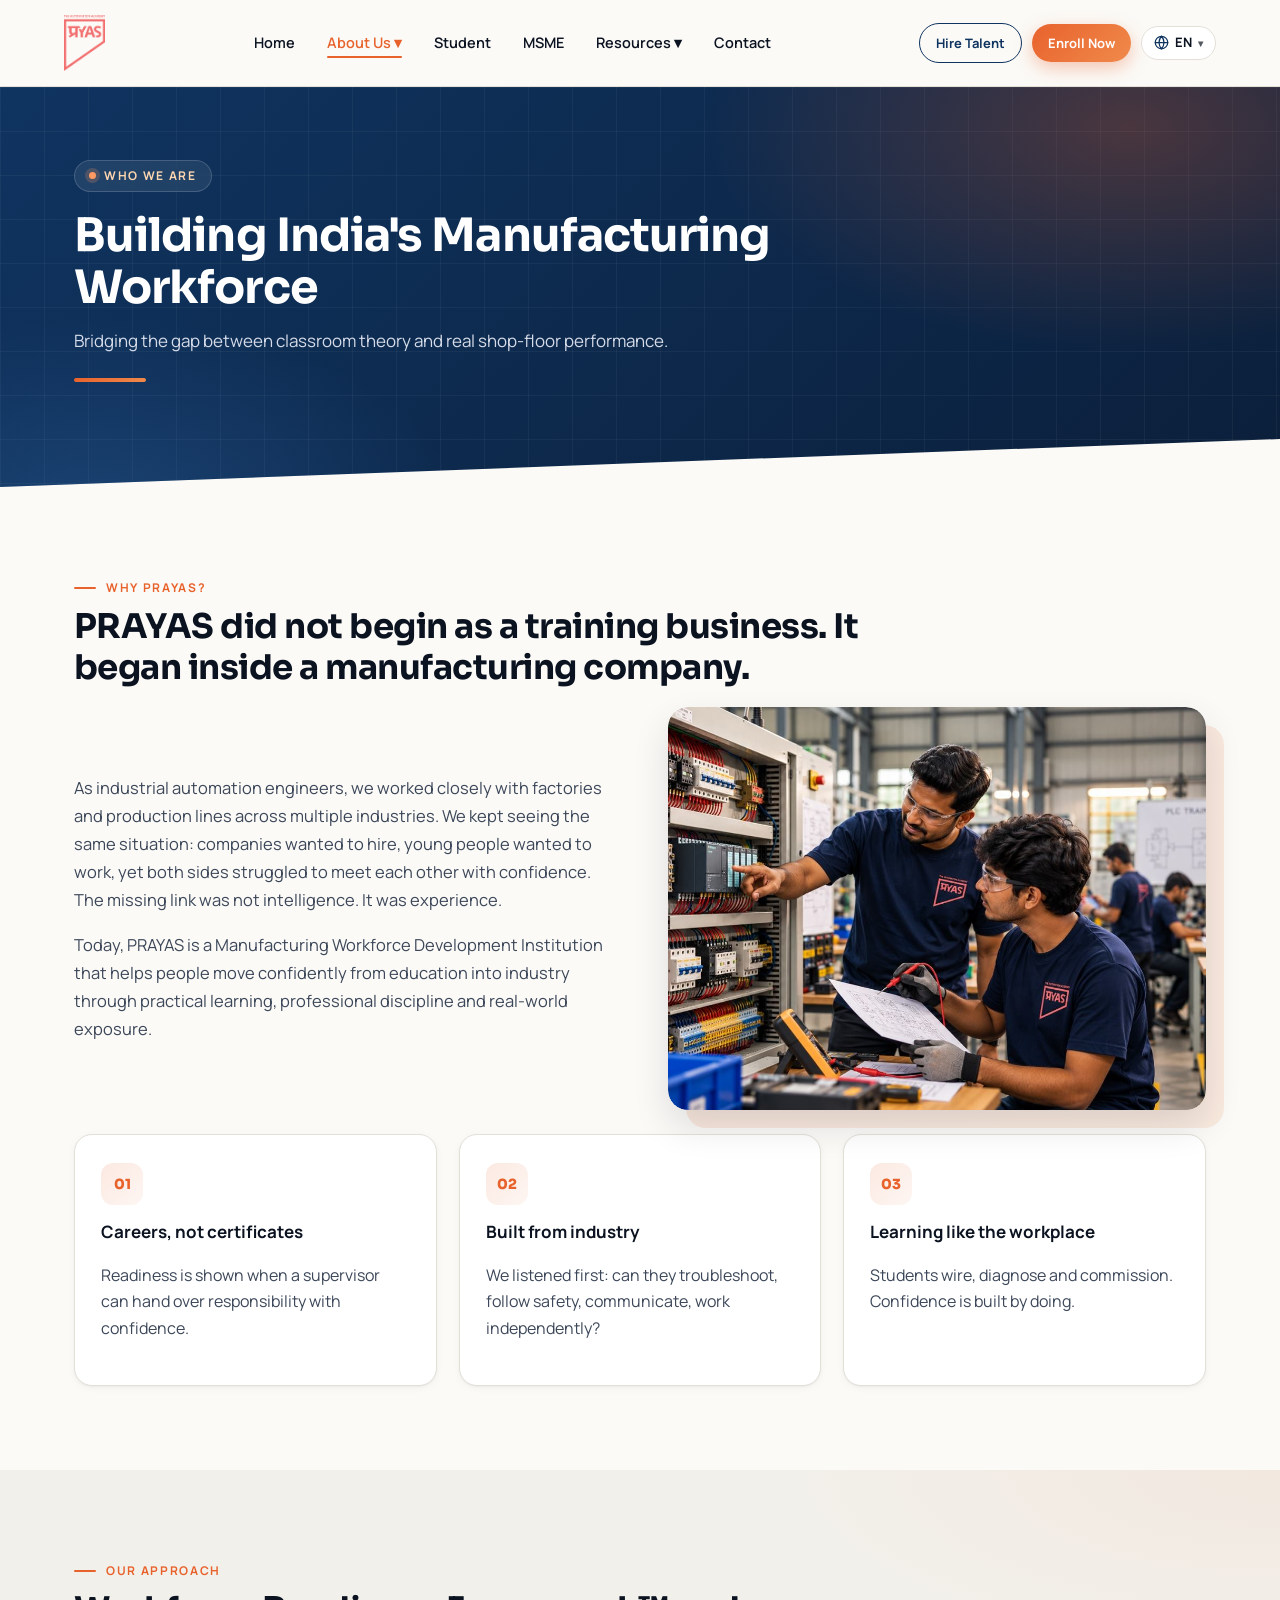
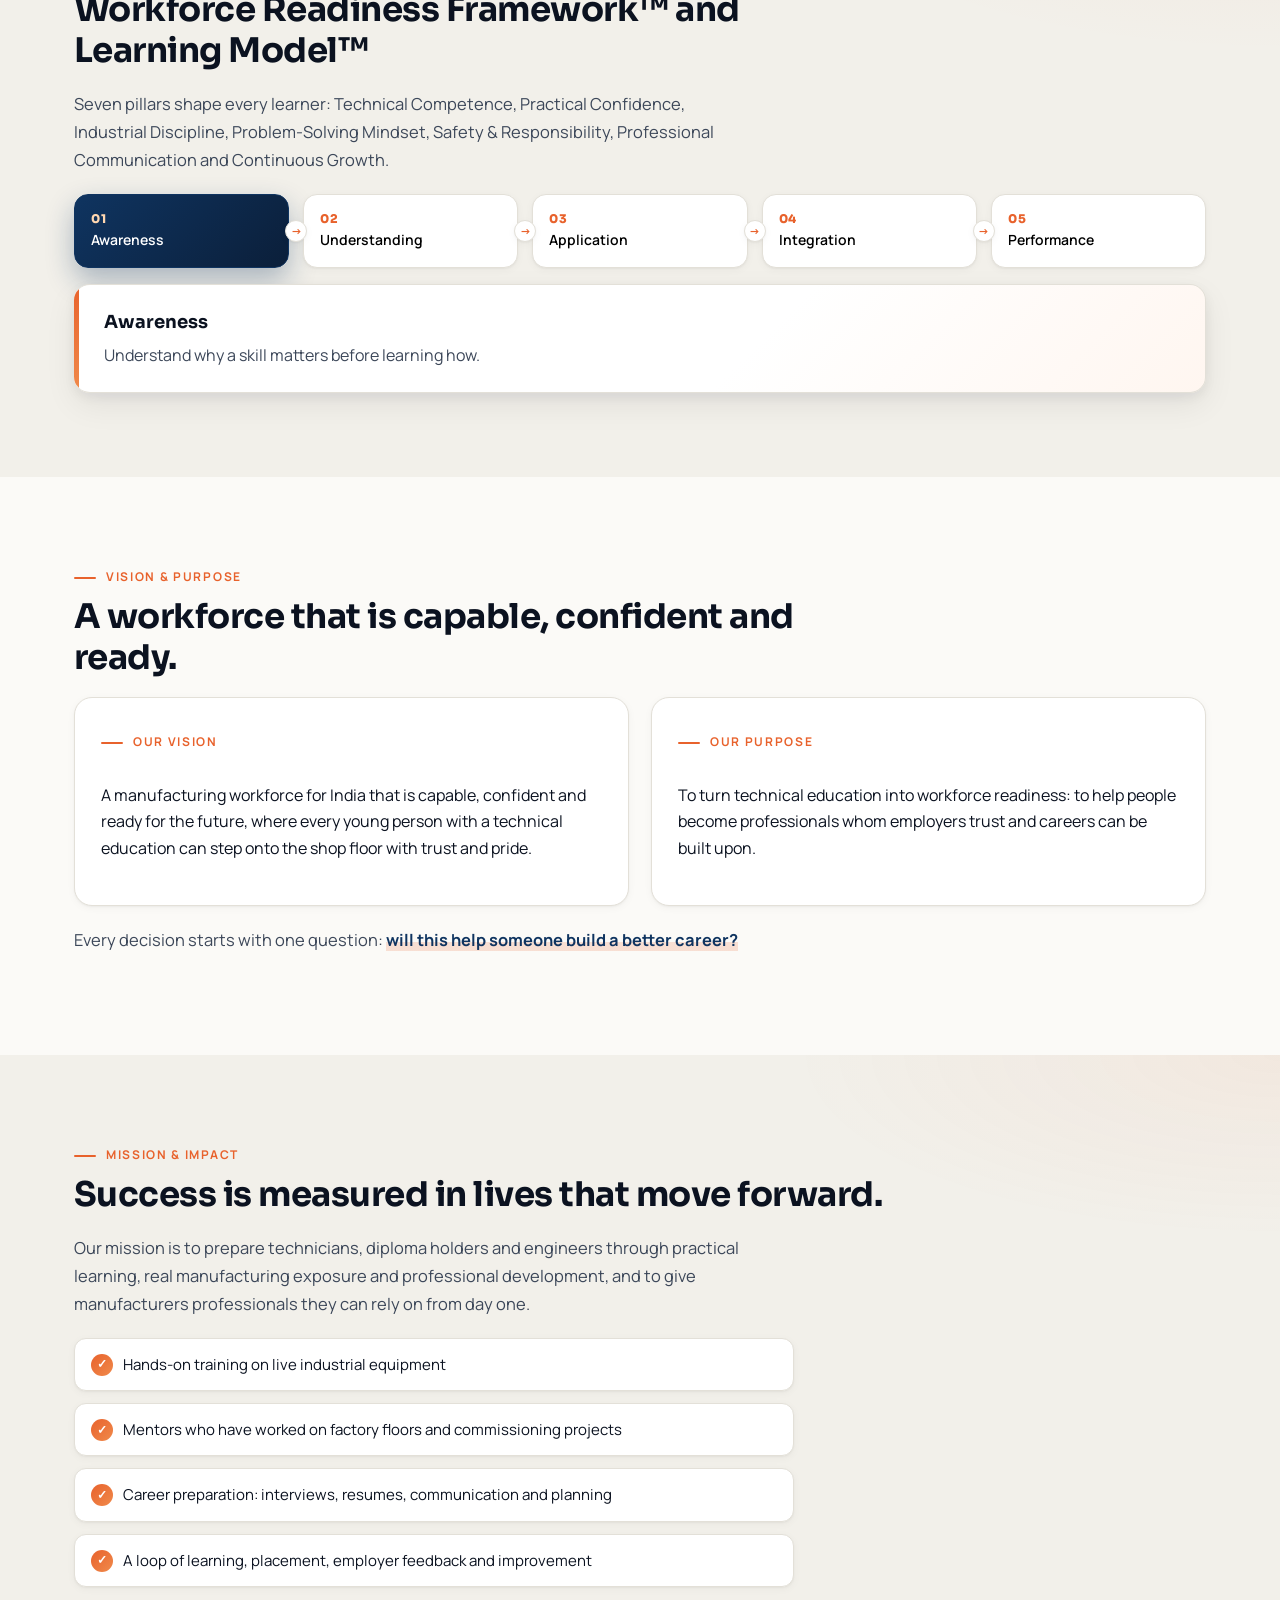
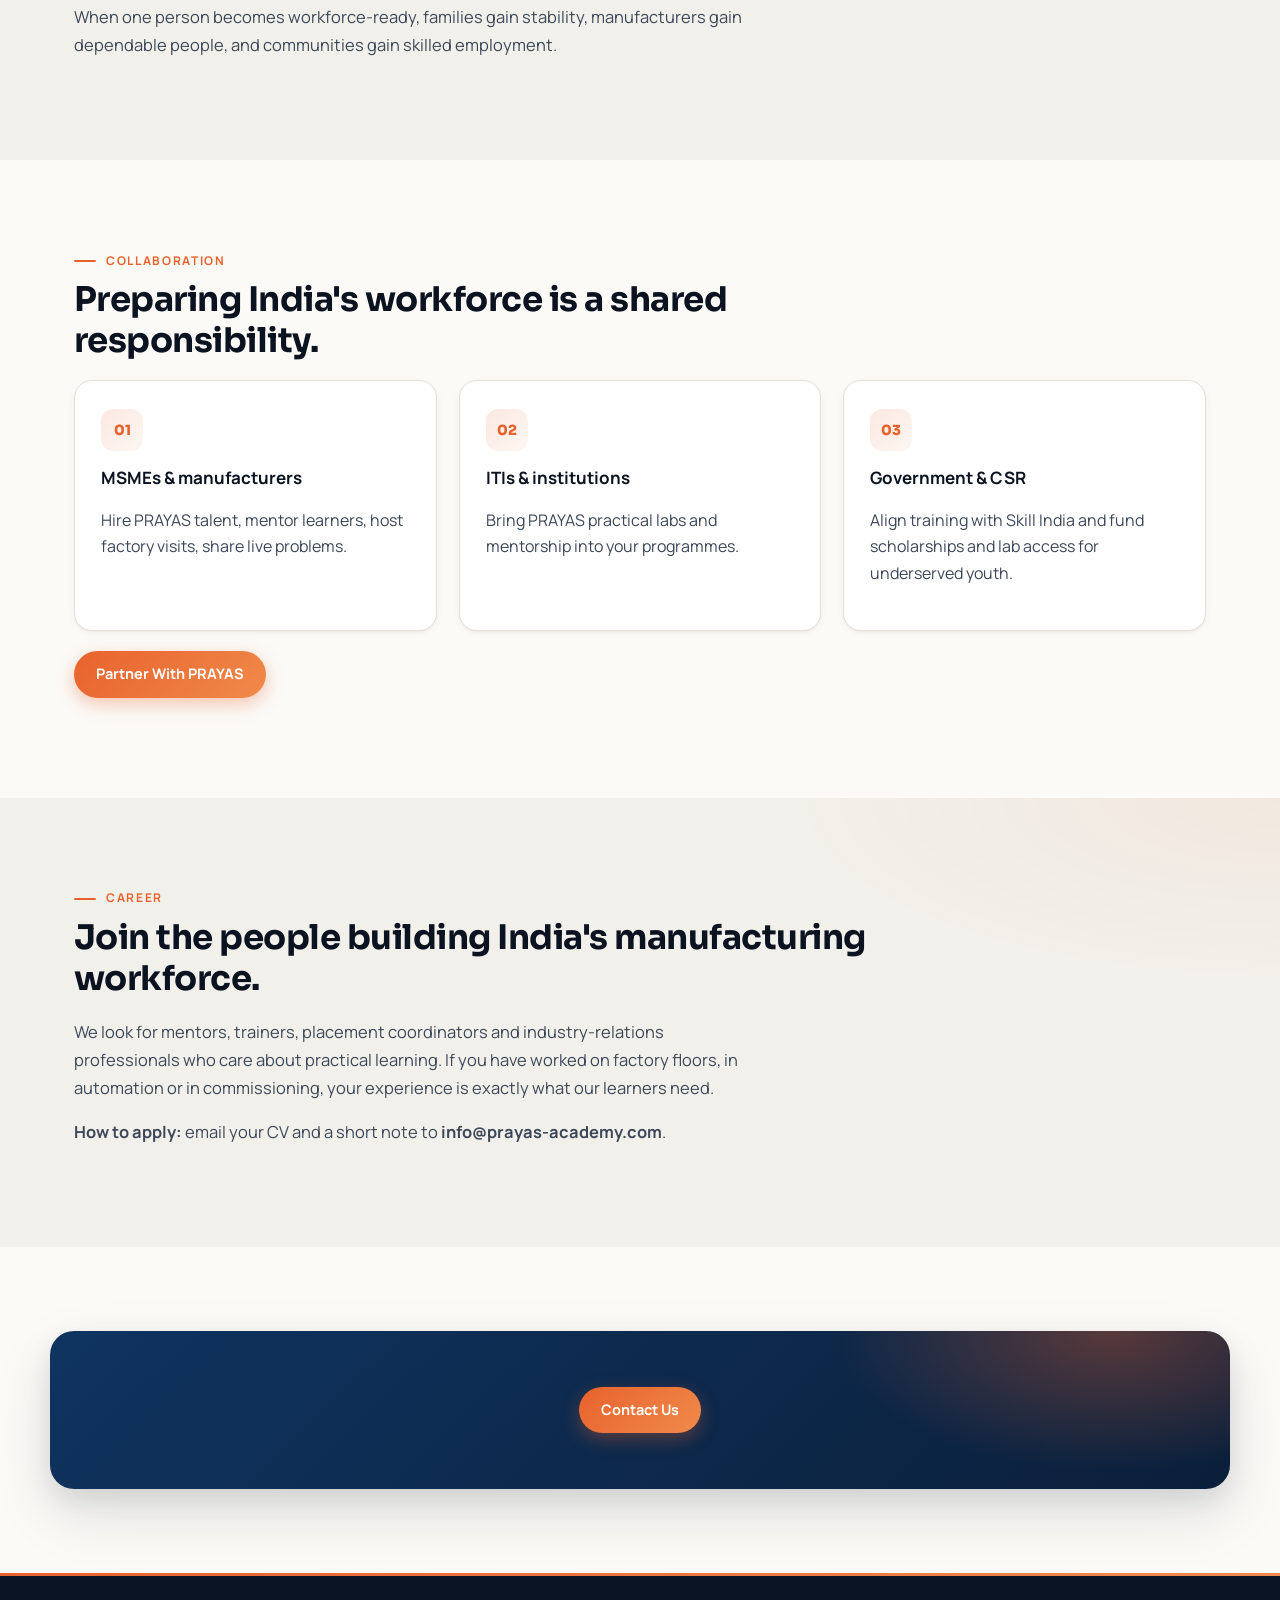
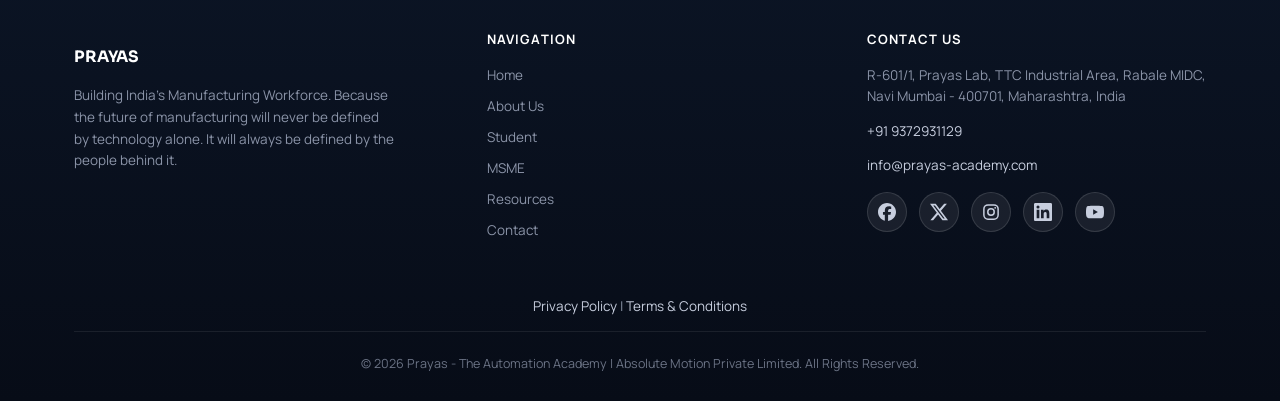
==== commit 4cf1561b: "feat(footer): show social media links as clickable icons Replace the Facebook / X / Instagram / Link" ====
--- a/about.html
+++ b/about.html
@@ -328,7 +328,7 @@
 
 .desktop-nav a.active{color:var(--accent-2)}.desktop-nav a.soon,.mobile-menu a.soon,.footer-nav a.soon,.dd>div a.soon{opacity:.5}
 .toast{position:fixed;bottom:90px;left:50%;transform:translateX(-50%);background:#0b1220;color:#fff;padding:10px 18px;border-radius:99px;font-size:14px;z-index:99;opacity:0;pointer-events:none;transition:opacity .25s}.toast.on{opacity:1}
-</style><link href="assets/i18n/i18n.css" rel="stylesheet"/><link href="assets/css/site-enhance.css" rel="stylesheet"/></head><body><header><div class="nav-row"><a class="logo" href="index.html"><img alt="PRAYAS Logo" src="images/logo.png"/></a><nav class="desktop-nav"><a data-i18n="k003" href="index.html">Home</a><span class="dd"><a class="active" data-i18n="k004" href="about.html">About Us ▾</a><div><a data-i18n="k005" href="about.html#about-why">Why PRAYAS?</a><a data-i18n="k006" href="about.html#about-vision">Vision &amp; Purpose</a><a data-i18n="k007" href="about.html#about-mission">Mission &amp; Impact</a><a data-i18n="k008" href="about.html#about-collaboration">Collaboration</a><a data-i18n="k009" href="about.html#about-career">Career</a><a data-i18n="k010" href="contact.html">Contact Us</a></div></span><a data-i18n="k011" href="students.html">Student</a><a data-i18n="k012" href="employers.html">MSME</a><span class="dd"><a data-i18n="k013" href="resources.html">Resources ▾</a><div><a data-i18n="k014" href="resources.html#vlog">Vlog</a><a data-i18n="k015" href="resources.html#blog">Blog</a><a data-i18n="k016" href="resources.html#study">Study Material</a><a data-i18n="k017" href="resources.html#events">Events</a><a data-i18n="k018" href="resources.html#gallery">Gallery</a></div></span><a data-i18n="k019" href="contact.html">Contact</a></nav><div class="nav-ctas"><a class="btn btn-secondary btn-small" data-i18n="k020" href="manpower-portal/">Hire Talent</a><a class="btn btn-primary btn-small" data-i18n="k021" href="student-portal/">Enroll Now</a><div class="lang-switcher" data-i18n-switcher=""><button aria-expanded="false" aria-haspopup="listbox" aria-label="Language: English" class="lang-btn" type="button"><svg aria-hidden="true" class="lang-globe" fill="none" stroke="currentColor" stroke-linecap="round" stroke-linejoin="round" stroke-width="2" viewbox="0 0 24 24"><circle cx="12" cy="12" r="10"></circle><line x1="2" x2="22" y1="12" y2="12"></line><path d="M12 2a15.3 15.3 0 0 1 4 10 15.3 15.3 0 0 1-4 10 15.3 15.3 0 0 1-4-10 15.3 15.3 0 0 1 4-10z"></path></svg><span class="lang-current">EN</span><span aria-hidden="true" class="lang-caret">▾</span></button><div aria-label="Select language" class="lang-menu" role="listbox"><button aria-selected="true" class="lang-option" data-lang="en" role="option" type="button"><span>English</span><span class="lang-code">EN</span></button><button aria-selected="false" class="lang-option" data-lang="hi" role="option" type="button"><span>हिंदी</span><span class="lang-code">HI</span></button><button aria-selected="false" class="lang-option" data-lang="mr" role="option" type="button"><span>मराठी</span><span class="lang-code">MR</span></button></div></div><button aria-label="Menu" class="hamburger" data-i18n-aria="k022" onclick="document.getElementById('mmenu').classList.toggle('open')"><span></span><span></span><span></span></button></div></div><div class="mobile-menu" id="mmenu"><a data-i18n="k003" href="index.html">Home</a><a class="active" data-i18n="k023" href="about.html">About Us</a><a data-i18n="k011" href="students.html">Student</a><a data-i18n="k012" href="employers.html">MSME</a><a data-i18n="k024" href="resources.html">Resources</a><a data-i18n="k019" href="contact.html">Contact</a><a data-i18n="k025" href="student-portal/login.php" style="color:var(--accent-2);font-weight:700">Student Portal Login</a></div></header><main><div class="page-hero"><div class="wrap"><div class="eyebrow" data-i18n="k140">Who We Are</div><h1 data-i18n="k141">Building India's Manufacturing Workforce</h1><p data-i18n="k142">Bridging the gap between classroom theory and real shop-floor performance.</p></div></div><section id="about-why"><div class="wrap"><div class="eyebrow" data-i18n="k005">Why PRAYAS?</div><h2 data-i18n="k143">PRAYAS did not begin as a training business. It began inside a manufacturing company.</h2><div class="split" style="margin-bottom:24px"><div><p class="lead" data-i18n="k144">As industrial automation engineers, we worked closely with factories and production lines across multiple industries. We kept seeing the same situation: companies wanted to hire, young people wanted to work, yet both sides struggled to meet each other with confidence. The missing link was not intelligence. It was experience.</p><p class="lead" data-i18n="k145">Today, PRAYAS is a Manufacturing Workforce Development Institution that helps people move confidently from education into industry through practical learning, professional discipline and real-world exposure.</p></div><div class="split-media"><div class="photo-slot" data-img="gap-mentorship.jpg" style="aspect-ratio:4/3"></div></div></div><div class="grid3"><div class="card"><h4 data-i18n="k146">Careers, not certificates</h4><p class="muted" data-i18n="k147">Readiness is shown when a supervisor can hand over responsibility with confidence.</p></div><div class="card"><h4 data-i18n="k148">Built from industry</h4><p class="muted" data-i18n="k149">We listened first: can they troubleshoot, follow safety, communicate, work independently?</p></div><div class="card"><h4 data-i18n="k150">Learning like the workplace</h4><p class="muted" data-i18n="k151">Students wire, diagnose and commission. Confidence is built by doing.</p></div></div></div></section><section class="section-alt" id="about-framework"><div class="wrap"><div class="eyebrow" data-i18n="k152">Our approach</div><h2 data-i18n="k153">Workforce Readiness Framework™ and Learning Model™</h2><p class="lead" data-i18n="k154">Seven pillars shape every learner: Technical Competence, Practical Confidence, Industrial Discipline, Problem-Solving Mindset, Safety &amp; Responsibility, Professional Communication and Continuous Growth.</p><div class="flow" data-flow="" style="margin-top:20px"><ol class="nodes"><li><button class="node" data-d="Understand why a skill matters before learning how." data-i18n-d="k156" data-i18n-html="k157" data-i18n-t="k155" data-t="Awareness"><b>01</b>Awareness</button></li><li><button class="node" data-d="Build strong fundamentals, always tied to a real application." data-i18n-d="k159" data-i18n-html="k160" data-i18n-t="k158" data-t="Understanding"><b>02</b>Understanding</button></li><li><button class="node" data-d="Hands-on practice, repeated until hesitation turns into confidence." data-i18n-d="k162" data-i18n-html="k163" data-i18n-t="k161" data-t="Application"><b>03</b>Application</button></li><li><button class="node" data-d="See how electrical, mechanical, automation and maintenance work together." data-i18n-d="k165" data-i18n-html="k166" data-i18n-t="k164" data-t="Integration"><b>04</b>Integration</button></li><li><button class="node" data-d="Show safe, independent, trusted work." data-i18n-d="k168" data-i18n-html="k169" data-i18n-t="k167" data-t="Performance"><b>05</b>Performance</button></li></ol><div class="panel"><h4></h4><p></p></div></div></div></section><section id="about-vision"><div class="wrap"><div class="eyebrow" data-i18n="k006">Vision &amp; Purpose</div><h2 data-i18n="k170">A workforce that is capable, confident and ready.</h2><div class="grid3" style="grid-template-columns:1fr 1fr"><div class="card"><div class="eyebrow" data-i18n="k171">Our vision</div><p data-i18n="k172">A manufacturing workforce for India that is capable, confident and ready for the future, where every young person with a technical education can step onto the shop floor with trust and pride.</p></div><div class="card"><div class="eyebrow" data-i18n="k173">Our purpose</div><p data-i18n="k174">To turn technical education into workforce readiness: to help people become professionals whom employers trust and careers can be built upon.</p></div></div><p class="lead" data-i18n-html="k175" style="margin-top:20px">Every decision starts with one question: <em>will this help someone build a better career?</em></p></div></section><section class="section-alt" id="about-mission"><div class="wrap"><div class="eyebrow" data-i18n="k007">Mission &amp; Impact</div><h2 data-i18n="k176">Success is measured in lives that move forward.</h2><p class="lead" data-i18n="k177">Our mission is to prepare technicians, diploma holders and engineers through practical learning, real manufacturing exposure and professional development, and to give manufacturers professionals they can rely on from day one.</p><ul class="checklist"><li data-i18n="k178">Hands-on training on live industrial equipment</li><li data-i18n="k179">Mentors who have worked on factory floors and commissioning projects</li><li data-i18n="k180">Career preparation: interviews, resumes, communication and planning</li><li data-i18n="k181">A loop of learning, placement, employer feedback and improvement</li></ul><p class="lead" data-i18n="k182">When one person becomes workforce-ready, families gain stability, manufacturers gain dependable people, and communities gain skilled employment.</p><!-- CONFIRM impact figures before launch --></div></section><section id="about-collaboration"><div class="wrap"><div class="eyebrow" data-i18n="k008">Collaboration</div><h2 data-i18n="k183">Preparing India's workforce is a shared responsibility.</h2><div class="grid3"><div class="card"><h4 data-i18n="k184">MSMEs &amp; manufacturers</h4><p class="muted" data-i18n="k185">Hire PRAYAS talent, mentor learners, host factory visits, share live problems.</p></div><div class="card"><h4 data-i18n="k186">ITIs &amp; institutions</h4><p class="muted" data-i18n="k187">Bring PRAYAS practical labs and mentorship into your programmes.</p></div><div class="card"><h4 data-i18n="k188">Government &amp; CSR</h4><p class="muted" data-i18n="k189">Align training with Skill India and fund scholarships and lab access for underserved youth.</p></div></div><p data-i18n-html="k190" style="margin-top:20px"><a class="btn btn-primary" href="contact.html">Partner With PRAYAS</a></p></div></section><section class="section-alt" id="about-career"><div class="wrap"><div class="eyebrow" data-i18n="k009">Career</div><h2 data-i18n="k191">Join the people building India's manufacturing workforce.</h2><p class="lead" data-i18n="k192">We look for mentors, trainers, placement coordinators and industry-relations professionals who care about practical learning. If you have worked on factory floors, in automation or in commissioning, your experience is exactly what our learners need.</p><p class="lead" data-i18n-html="k193"><b>How to apply:</b> email your CV and a short note to <a href="mailto:info@prayas-academy.com"><b>info@prayas-academy.com</b></a>.</p><!-- CONFIRM: list current openings here --></div></section><section><div class="wrap" style="text-align:center"><a class="btn btn-primary" data-i18n="k010" href="contact.html">Contact Us</a></div></section></main><div class="mobile-cta-bar"><a class="btn btn-secondary" data-i18n="k020" href="manpower-portal/">Hire Talent</a><a class="btn btn-primary" data-i18n="k021" href="student-portal/">Enroll Now</a></div><footer><div class="wrap"><div class="footer-grid"><div class="footer-brand"><h3 data-i18n="k129" style="color:#fff">PRAYAS</h3><p data-i18n="k130">Building India's Manufacturing Workforce. Because the future of manufacturing will never be defined by technology alone. It will always be defined by the people behind it.</p></div><div><h5 data-i18n="k131">Navigation</h5><nav class="footer-nav"><a data-i18n="k003" href="index.html">Home</a><a data-i18n="k023" href="about.html">About Us</a><a data-i18n="k011" href="students.html">Student</a><a data-i18n="k012" href="employers.html">MSME</a><a data-i18n="k024" href="resources.html">Resources</a><a data-i18n="k019" href="contact.html">Contact</a></nav></div><div><h5 data-i18n="k010">Contact Us</h5><p data-i18n="k132">R-601/1, Prayas Lab, TTC Industrial Area, Rabale MIDC, Navi Mumbai - 400701, Maharashtra, India</p><p><a href="tel:+919372931129" style="color:#c7cede">+91 9372931129</a></p><p data-i18n-html="k133"><a href="mailto:info@prayas-academy.com" style="color:#c7cede">info@prayas-academy.com</a></p><p data-i18n-html="k134" style="margin-top:10px"><a href="https://www.facebook.com/share/1CJUdkx9NA/" rel="noopener" style="color:#c7cede" target="_blank">Facebook</a> · <a href="https://x.com/theprayasacademy" rel="noopener" style="color:#c7cede" target="_blank">X</a> · <a href="https://www.instagram.com/theprayasacademy" rel="noopener" style="color:#c7cede" target="_blank">Instagram</a> · <a href="https://www.linkedin.com/company/the-prayas-academy/" rel="noopener" style="color:#c7cede" target="_blank">LinkedIn</a> · <a href="https://www.youtube.com/@theprayasacademy" rel="noopener" style="color:#c7cede" target="_blank">YouTube</a></p></div></div><div class="footer-legal-links" style="text-align:center;padding:14px 0"><a data-i18n="k135" href="privacy-policy.html" style="color:#c7cede">Privacy Policy</a> | <a data-i18n="k136" href="terms-and-conditions.html" style="color:#c7cede">Terms &amp; Conditions</a></div><div class="footer-bottom" data-i18n="k137">© 2026 Prayas - The Automation Academy | Absolute Motion Private Limited. All Rights Reserved.</div></div></footer><script>
+</style><link href="assets/i18n/i18n.css" rel="stylesheet"/><link href="assets/css/social-icons.css" rel="stylesheet"/><link href="assets/css/site-enhance.css" rel="stylesheet"/></head><body><header><div class="nav-row"><a class="logo" href="index.html"><img alt="PRAYAS Logo" src="images/logo.png"/></a><nav class="desktop-nav"><a data-i18n="k003" href="index.html">Home</a><span class="dd"><a class="active" data-i18n="k004" href="about.html">About Us ▾</a><div><a data-i18n="k005" href="about.html#about-why">Why PRAYAS?</a><a data-i18n="k006" href="about.html#about-vision">Vision &amp; Purpose</a><a data-i18n="k007" href="about.html#about-mission">Mission &amp; Impact</a><a data-i18n="k008" href="about.html#about-collaboration">Collaboration</a><a data-i18n="k009" href="about.html#about-career">Career</a><a data-i18n="k010" href="contact.html">Contact Us</a></div></span><a data-i18n="k011" href="students.html">Student</a><a data-i18n="k012" href="employers.html">MSME</a><span class="dd"><a data-i18n="k013" href="resources.html">Resources ▾</a><div><a data-i18n="k014" href="resources.html#vlog">Vlog</a><a data-i18n="k015" href="resources.html#blog">Blog</a><a data-i18n="k016" href="resources.html#study">Study Material</a><a data-i18n="k017" href="resources.html#events">Events</a><a data-i18n="k018" href="resources.html#gallery">Gallery</a></div></span><a data-i18n="k019" href="contact.html">Contact</a></nav><div class="nav-ctas"><a class="btn btn-secondary btn-small" data-i18n="k020" href="manpower-portal/">Hire Talent</a><a class="btn btn-primary btn-small" data-i18n="k021" href="student-portal/">Enroll Now</a><div class="lang-switcher" data-i18n-switcher=""><button aria-expanded="false" aria-haspopup="listbox" aria-label="Language: English" class="lang-btn" type="button"><svg aria-hidden="true" class="lang-globe" fill="none" stroke="currentColor" stroke-linecap="round" stroke-linejoin="round" stroke-width="2" viewbox="0 0 24 24"><circle cx="12" cy="12" r="10"></circle><line x1="2" x2="22" y1="12" y2="12"></line><path d="M12 2a15.3 15.3 0 0 1 4 10 15.3 15.3 0 0 1-4 10 15.3 15.3 0 0 1-4-10 15.3 15.3 0 0 1 4-10z"></path></svg><span class="lang-current">EN</span><span aria-hidden="true" class="lang-caret">▾</span></button><div aria-label="Select language" class="lang-menu" role="listbox"><button aria-selected="true" class="lang-option" data-lang="en" role="option" type="button"><span>English</span><span class="lang-code">EN</span></button><button aria-selected="false" class="lang-option" data-lang="hi" role="option" type="button"><span>हिंदी</span><span class="lang-code">HI</span></button><button aria-selected="false" class="lang-option" data-lang="mr" role="option" type="button"><span>मराठी</span><span class="lang-code">MR</span></button></div></div><button aria-label="Menu" class="hamburger" data-i18n-aria="k022" onclick="document.getElementById('mmenu').classList.toggle('open')"><span></span><span></span><span></span></button></div></div><div class="mobile-menu" id="mmenu"><a data-i18n="k003" href="index.html">Home</a><a class="active" data-i18n="k023" href="about.html">About Us</a><a data-i18n="k011" href="students.html">Student</a><a data-i18n="k012" href="employers.html">MSME</a><a data-i18n="k024" href="resources.html">Resources</a><a data-i18n="k019" href="contact.html">Contact</a><a data-i18n="k025" href="student-portal/login.php" style="color:var(--accent-2);font-weight:700">Student Portal Login</a></div></header><main><div class="page-hero"><div class="wrap"><div class="eyebrow" data-i18n="k140">Who We Are</div><h1 data-i18n="k141">Building India's Manufacturing Workforce</h1><p data-i18n="k142">Bridging the gap between classroom theory and real shop-floor performance.</p></div></div><section id="about-why"><div class="wrap"><div class="eyebrow" data-i18n="k005">Why PRAYAS?</div><h2 data-i18n="k143">PRAYAS did not begin as a training business. It began inside a manufacturing company.</h2><div class="split" style="margin-bottom:24px"><div><p class="lead" data-i18n="k144">As industrial automation engineers, we worked closely with factories and production lines across multiple industries. We kept seeing the same situation: companies wanted to hire, young people wanted to work, yet both sides struggled to meet each other with confidence. The missing link was not intelligence. It was experience.</p><p class="lead" data-i18n="k145">Today, PRAYAS is a Manufacturing Workforce Development Institution that helps people move confidently from education into industry through practical learning, professional discipline and real-world exposure.</p></div><div class="split-media"><div class="photo-slot" data-img="gap-mentorship.jpg" style="aspect-ratio:4/3"></div></div></div><div class="grid3"><div class="card"><h4 data-i18n="k146">Careers, not certificates</h4><p class="muted" data-i18n="k147">Readiness is shown when a supervisor can hand over responsibility with confidence.</p></div><div class="card"><h4 data-i18n="k148">Built from industry</h4><p class="muted" data-i18n="k149">We listened first: can they troubleshoot, follow safety, communicate, work independently?</p></div><div class="card"><h4 data-i18n="k150">Learning like the workplace</h4><p class="muted" data-i18n="k151">Students wire, diagnose and commission. Confidence is built by doing.</p></div></div></div></section><section class="section-alt" id="about-framework"><div class="wrap"><div class="eyebrow" data-i18n="k152">Our approach</div><h2 data-i18n="k153">Workforce Readiness Framework™ and Learning Model™</h2><p class="lead" data-i18n="k154">Seven pillars shape every learner: Technical Competence, Practical Confidence, Industrial Discipline, Problem-Solving Mindset, Safety &amp; Responsibility, Professional Communication and Continuous Growth.</p><div class="flow" data-flow="" style="margin-top:20px"><ol class="nodes"><li><button class="node" data-d="Understand why a skill matters before learning how." data-i18n-d="k156" data-i18n-html="k157" data-i18n-t="k155" data-t="Awareness"><b>01</b>Awareness</button></li><li><button class="node" data-d="Build strong fundamentals, always tied to a real application." data-i18n-d="k159" data-i18n-html="k160" data-i18n-t="k158" data-t="Understanding"><b>02</b>Understanding</button></li><li><button class="node" data-d="Hands-on practice, repeated until hesitation turns into confidence." data-i18n-d="k162" data-i18n-html="k163" data-i18n-t="k161" data-t="Application"><b>03</b>Application</button></li><li><button class="node" data-d="See how electrical, mechanical, automation and maintenance work together." data-i18n-d="k165" data-i18n-html="k166" data-i18n-t="k164" data-t="Integration"><b>04</b>Integration</button></li><li><button class="node" data-d="Show safe, independent, trusted work." data-i18n-d="k168" data-i18n-html="k169" data-i18n-t="k167" data-t="Performance"><b>05</b>Performance</button></li></ol><div class="panel"><h4></h4><p></p></div></div></div></section><section id="about-vision"><div class="wrap"><div class="eyebrow" data-i18n="k006">Vision &amp; Purpose</div><h2 data-i18n="k170">A workforce that is capable, confident and ready.</h2><div class="grid3" style="grid-template-columns:1fr 1fr"><div class="card"><div class="eyebrow" data-i18n="k171">Our vision</div><p data-i18n="k172">A manufacturing workforce for India that is capable, confident and ready for the future, where every young person with a technical education can step onto the shop floor with trust and pride.</p></div><div class="card"><div class="eyebrow" data-i18n="k173">Our purpose</div><p data-i18n="k174">To turn technical education into workforce readiness: to help people become professionals whom employers trust and careers can be built upon.</p></div></div><p class="lead" data-i18n-html="k175" style="margin-top:20px">Every decision starts with one question: <em>will this help someone build a better career?</em></p></div></section><section class="section-alt" id="about-mission"><div class="wrap"><div class="eyebrow" data-i18n="k007">Mission &amp; Impact</div><h2 data-i18n="k176">Success is measured in lives that move forward.</h2><p class="lead" data-i18n="k177">Our mission is to prepare technicians, diploma holders and engineers through practical learning, real manufacturing exposure and professional development, and to give manufacturers professionals they can rely on from day one.</p><ul class="checklist"><li data-i18n="k178">Hands-on training on live industrial equipment</li><li data-i18n="k179">Mentors who have worked on factory floors and commissioning projects</li><li data-i18n="k180">Career preparation: interviews, resumes, communication and planning</li><li data-i18n="k181">A loop of learning, placement, employer feedback and improvement</li></ul><p class="lead" data-i18n="k182">When one person becomes workforce-ready, families gain stability, manufacturers gain dependable people, and communities gain skilled employment.</p><!-- CONFIRM impact figures before launch --></div></section><section id="about-collaboration"><div class="wrap"><div class="eyebrow" data-i18n="k008">Collaboration</div><h2 data-i18n="k183">Preparing India's workforce is a shared responsibility.</h2><div class="grid3"><div class="card"><h4 data-i18n="k184">MSMEs &amp; manufacturers</h4><p class="muted" data-i18n="k185">Hire PRAYAS talent, mentor learners, host factory visits, share live problems.</p></div><div class="card"><h4 data-i18n="k186">ITIs &amp; institutions</h4><p class="muted" data-i18n="k187">Bring PRAYAS practical labs and mentorship into your programmes.</p></div><div class="card"><h4 data-i18n="k188">Government &amp; CSR</h4><p class="muted" data-i18n="k189">Align training with Skill India and fund scholarships and lab access for underserved youth.</p></div></div><p data-i18n-html="k190" style="margin-top:20px"><a class="btn btn-primary" href="contact.html">Partner With PRAYAS</a></p></div></section><section class="section-alt" id="about-career"><div class="wrap"><div class="eyebrow" data-i18n="k009">Career</div><h2 data-i18n="k191">Join the people building India's manufacturing workforce.</h2><p class="lead" data-i18n="k192">We look for mentors, trainers, placement coordinators and industry-relations professionals who care about practical learning. If you have worked on factory floors, in automation or in commissioning, your experience is exactly what our learners need.</p><p class="lead" data-i18n-html="k193"><b>How to apply:</b> email your CV and a short note to <a href="mailto:info@prayas-academy.com"><b>info@prayas-academy.com</b></a>.</p><!-- CONFIRM: list current openings here --></div></section><section><div class="wrap" style="text-align:center"><a class="btn btn-primary" data-i18n="k010" href="contact.html">Contact Us</a></div></section></main><div class="mobile-cta-bar"><a class="btn btn-secondary" data-i18n="k020" href="manpower-portal/">Hire Talent</a><a class="btn btn-primary" data-i18n="k021" href="student-portal/">Enroll Now</a></div><footer><div class="wrap"><div class="footer-grid"><div class="footer-brand"><h3 data-i18n="k129" style="color:#fff">PRAYAS</h3><p data-i18n="k130">Building India's Manufacturing Workforce. Because the future of manufacturing will never be defined by technology alone. It will always be defined by the people behind it.</p></div><div><h5 data-i18n="k131">Navigation</h5><nav class="footer-nav"><a data-i18n="k003" href="index.html">Home</a><a data-i18n="k023" href="about.html">About Us</a><a data-i18n="k011" href="students.html">Student</a><a data-i18n="k012" href="employers.html">MSME</a><a data-i18n="k024" href="resources.html">Resources</a><a data-i18n="k019" href="contact.html">Contact</a></nav></div><div><h5 data-i18n="k010">Contact Us</h5><p data-i18n="k132">R-601/1, Prayas Lab, TTC Industrial Area, Rabale MIDC, Navi Mumbai - 400701, Maharashtra, India</p><p><a href="tel:+919372931129" style="color:#c7cede">+91 9372931129</a></p><p data-i18n-html="k133"><a href="mailto:info@prayas-academy.com" style="color:#c7cede">info@prayas-academy.com</a></p><p class="footer-social-icons" data-i18n-html="k134"><a class="social-link s-facebook" href="https://www.facebook.com/share/1CJUdkx9NA/" target="_blank" rel="noopener noreferrer" aria-label="PRAYAS on Facebook" title="Facebook"><svg aria-hidden="true" viewBox="0 0 24 24" fill="currentColor"><path d="M9.101 23.691v-7.98H6.627v-3.667h2.474v-1.58c0-4.085 1.848-5.978 5.858-5.978.401 0 .955.042 1.468.103a8.68 8.68 0 0 1 1.141.195v3.325a8.623 8.623 0 0 0-.653-.036 26.805 26.805 0 0 0-.733-.009c-.707 0-1.259.096-1.675.309a1.686 1.686 0 0 0-.679.622c-.258.42-.374.995-.374 1.752v1.297h3.919l-.386 2.103-.287 1.564h-3.246v8.245C19.396 23.238 24 18.179 24 12.044c0-6.627-5.373-12-12-12s-12 5.373-12 12c0 5.628 3.874 10.35 9.101 11.647Z"/></svg></a><a class="social-link s-x" href="https://x.com/theprayasacademy" target="_blank" rel="noopener noreferrer" aria-label="PRAYAS on X" title="X"><svg aria-hidden="true" viewBox="0 0 24 24" fill="currentColor"><path d="M18.901 1.153h3.68l-8.04 9.19L24 22.846h-7.406l-5.8-7.584-6.638 7.584H.474l8.6-9.83L0 1.154h7.594l5.243 6.932ZM17.61 20.644h2.039L6.486 3.24H4.298Z"/></svg></a><a class="social-link s-instagram" href="https://www.instagram.com/theprayasacademy" target="_blank" rel="noopener noreferrer" aria-label="PRAYAS on Instagram" title="Instagram"><svg aria-hidden="true" viewBox="0 0 24 24" fill="none" stroke="currentColor" stroke-width="2"><rect x="2.5" y="2.5" width="19" height="19" rx="5.5"/><circle cx="12" cy="12" r="4.3"/><circle cx="17.6" cy="6.4" r="1.2" fill="currentColor" stroke="none"/></svg></a><a class="social-link s-linkedin" href="https://www.linkedin.com/company/the-prayas-academy/" target="_blank" rel="noopener noreferrer" aria-label="PRAYAS on LinkedIn" title="LinkedIn"><svg aria-hidden="true" viewBox="0 0 24 24" fill="currentColor"><path d="M20.447 20.452h-3.554v-5.569c0-1.328-.027-3.037-1.852-3.037-1.853 0-2.136 1.445-2.136 2.939v5.667H9.351V9h3.414v1.561h.046c.477-.9 1.637-1.85 3.37-1.85 3.601 0 4.267 2.37 4.267 5.455v6.286zM5.337 7.433a2.062 2.062 0 1 1 0-4.125 2.062 2.062 0 0 1 0 4.125zM7.119 20.452H3.555V9h3.564v11.452zM22.225 0H1.771C.792 0 0 .774 0 1.729v20.542C0 23.227.792 24 1.771 24h20.451C23.2 24 24 23.227 24 22.271V1.729C24 .774 23.2 0 22.222 0h.003z"/></svg></a><a class="social-link s-youtube" href="https://www.youtube.com/@theprayasacademy" target="_blank" rel="noopener noreferrer" aria-label="PRAYAS on YouTube" title="YouTube"><svg aria-hidden="true" viewBox="0 0 24 24" fill="currentColor"><path d="M23.498 6.186a3.016 3.016 0 0 0-2.122-2.136C19.505 3.545 12 3.545 12 3.545s-7.505 0-9.377.505A3.017 3.017 0 0 0 .502 6.186C0 8.07 0 12 0 12s0 3.93.502 5.814a3.016 3.016 0 0 0 2.122 2.136c1.871.505 9.376.505 9.376.505s7.505 0 9.377-.505a3.015 3.015 0 0 0 2.122-2.136C24 15.93 24 12 24 12s0-3.93-.502-5.814zM9.545 15.568V8.432L15.818 12l-6.273 3.568z"/></svg></a></p></div></div><div class="footer-legal-links" style="text-align:center;padding:14px 0"><a data-i18n="k135" href="privacy-policy.html" style="color:#c7cede">Privacy Policy</a> | <a data-i18n="k136" href="terms-and-conditions.html" style="color:#c7cede">Terms &amp; Conditions</a></div><div class="footer-bottom" data-i18n="k137">© 2026 Prayas - The Automation Academy | Absolute Motion Private Limited. All Rights Reserved.</div></div></footer><script>
 
 const mq=matchMedia('(max-width:800px)');
 document.querySelectorAll('[data-flow]').forEach(f=>{const p=f.querySelector('.panel,.ans'),n=[...f.querySelectorAll('.node')],home=p.parentElement,nx=p.nextSibling;let cur=n[0];
--- a/assets/css/social-icons.css
+++ b/assets/css/social-icons.css
@@ -0,0 +1,22 @@
+/* Footer social media icons (used on every public page) */
+.footer-social-icons{display:flex;flex-wrap:wrap;gap:12px;margin-top:16px !important;}
+.footer-social-icons .social-link{
+  display:inline-flex;align-items:center;justify-content:center;
+  width:40px;height:40px;border-radius:50%;
+  background:rgba(255,255,255,.07);border:1px solid rgba(255,255,255,.12);
+  color:#c7cede !important;text-decoration:none;
+  transition:transform .2s ease,background .2s ease,color .2s ease,border-color .2s ease,box-shadow .2s ease;
+}
+.footer-social-icons .social-link svg{width:18px;height:18px;display:block;}
+.footer-social-icons .social-link:hover,
+.footer-social-icons .social-link:focus-visible{
+  transform:translateY(-3px);color:#fff !important;border-color:transparent;
+  box-shadow:0 8px 20px rgba(0,0,0,.35);outline:none;
+}
+.footer-social-icons .social-link:focus-visible{box-shadow:0 0 0 3px rgba(255,154,98,.6);}
+.footer-social-icons .s-facebook:hover,.footer-social-icons .s-facebook:focus-visible{background:#1877f2;}
+.footer-social-icons .s-x:hover,.footer-social-icons .s-x:focus-visible{background:#000;}
+.footer-social-icons .s-instagram:hover,.footer-social-icons .s-instagram:focus-visible{background:linear-gradient(45deg,#f09433,#e6683c,#dc2743,#cc2366,#bc1888);}
+.footer-social-icons .s-linkedin:hover,.footer-social-icons .s-linkedin:focus-visible{background:#0a66c2;}
+.footer-social-icons .s-youtube:hover,.footer-social-icons .s-youtube:focus-visible{background:#ff0000;}
+@media (prefers-reduced-motion:reduce){.footer-social-icons .social-link{transition:none;}}
--- a/assets/css/site-enhance.css
+++ b/assets/css/site-enhance.css
@@ -40,46 +40,65 @@
 .btn-primary:hover{box-shadow:0 10px 26px rgba(232,98,44,.42);}
 .btn-secondary:hover{background:var(--accent);color:#fff;}
 
-/* ---------- PAGE HERO ---------- */
-.page-hero{
-  position:relative;overflow:hidden;isolation:isolate;
-  padding:88px 0 96px;
+/* ---------- PAGE HERO (one spec for every inner page) ----------
+   Every inner page uses the same hero height, background, alignment and
+   type scale. Height is a min-height so longer translations can still grow. */
+:root{--hero-h:400px;--hero-slant:48px;}
+@media (max-width:1024px){:root{--hero-h:360px;--hero-slant:40px;}}
+@media (max-width:768px){:root{--hero-h:340px;--hero-slant:28px;}}
+
+.page-hero,
+.hero>.wrap:first-child .photo-slot{
+  position:relative;overflow:hidden;isolation:isolate;box-sizing:border-box;
+  min-height:var(--hero-h);margin:0;
+  clip-path:polygon(0 0,100% 0,100% calc(100% - var(--hero-slant)),0 100%);
   background:
     radial-gradient(600px 320px at 88% 10%,rgba(232,98,44,.28),transparent 70%),
     radial-gradient(520px 300px at 8% 110%,rgba(74,144,226,.22),transparent 70%),
+    linear-gradient(rgba(255,255,255,.045) 1px,transparent 1px) 0 0/44px 44px,
+    linear-gradient(90deg,rgba(255,255,255,.045) 1px,transparent 1px) 0 0/44px 44px,
     var(--grad-navy);
 }
-.page-hero::before{
-  content:"";position:absolute;inset:0;z-index:-1;opacity:.5;
-  background-image:
-    linear-gradient(rgba(255,255,255,.05) 1px,transparent 1px),
-    linear-gradient(90deg,rgba(255,255,255,.05) 1px,transparent 1px);
-  background-size:44px 44px;
-  -webkit-mask-image:linear-gradient(180deg,#000 0%,transparent 95%);
-          mask-image:linear-gradient(180deg,#000 0%,transparent 95%);
-}
-.page-hero::after{
-  content:"";position:absolute;left:0;right:0;bottom:-1px;height:48px;z-index:-1;
-  background:var(--paper);
-  clip-path:polygon(0 100%,100% 100%,100% 0,0 100%);
-}
-.page-hero .wrap{position:relative;}
+.page-hero{
+  display:flex;align-items:center;text-align:left;color:#fff;
+  padding:40px 0 calc(var(--hero-slant) + 24px);
+}
+.page-hero .wrap{position:relative;width:100%;}
 .page-hero .wrap::after{
-  content:"";display:block;width:72px;height:4px;border-radius:4px;margin-top:26px;
+  content:"";display:block;width:72px;height:4px;border-radius:4px;margin-top:24px;
   background:var(--grad-accent);
 }
-.page-hero h1{font-size:clamp(30px,4.6vw,50px);line-height:1.1;max-width:860px;letter-spacing:-.02em;}
-.page-hero p{font-size:17px;line-height:1.65;}
 .page-hero .eyebrow{
-  display:inline-flex;align-items:center;gap:8px;
+  display:inline-flex;align-items:center;gap:8px;margin:0 0 18px;
   background:rgba(255,255,255,.08);border:1px solid rgba(255,255,255,.16);
-  padding:6px 14px;border-radius:999px;backdrop-filter:blur(6px);margin-bottom:18px;
+  padding:6px 14px;border-radius:999px;backdrop-filter:blur(6px);
+  font-size:12px;letter-spacing:.14em;color:#ffd7b0;
 }
 .page-hero .eyebrow::before{content:"";width:7px;height:7px;border-radius:50%;background:#ff9a62;box-shadow:0 0 0 4px rgba(255,154,98,.2);}
-
-/* Hero banner on Student / MSME pages */
+.page-hero h1{
+  font-size:clamp(28px,3.6vw,46px);line-height:1.12;letter-spacing:-.02em;
+  margin:0 0 14px;max-width:820px;
+}
+.page-hero p{font-size:17px;line-height:1.6;margin:0;max-width:620px;color:#d5dbe8;}
+
+/* Student / MSME pages: their banner photo becomes a full-width hero
+   with exactly the same size and slant as the other pages */
 .hero{padding:0;}
-.hero>.wrap .photo-slot{border-radius:24px;box-shadow:var(--shadow-lg);}
+.hero>.wrap:first-child{max-width:none;padding:0 !important;margin:0;}
+.hero>.wrap:first-child .photo-slot{
+  width:100%;aspect-ratio:auto !important;border:0;border-radius:0;box-shadow:none;padding:0;
+}
+.hero>.wrap:first-child .photo-slot.filled img{position:absolute;inset:0;width:100%;height:100%;object-fit:cover;border-radius:0;}
+.hero>.wrap:first-child .photo-slot.filled::before{
+  content:"";position:absolute;inset:0;z-index:1;
+  background:linear-gradient(180deg,rgba(11,18,32,.05),rgba(11,18,32,.35));
+}
+.hero>.wrap:first-child .photo-slot.empty{
+  justify-content:flex-start;padding-bottom:var(--hero-slant);
+  /* line the logo up with the same left edge as the headings on other pages */
+  padding-left:max(24px,calc((100% - var(--maxw)) / 2 + 24px));
+}
+.hero>.wrap:first-child .photo-slot.empty::after{width:110px;height:110px;opacity:.9;filter:brightness(0) invert(1);}
 
 /* ---------- SECTIONS & HEADINGS ---------- */
 main section{padding:84px 0;position:relative;}
@@ -121,15 +140,6 @@
   content:"";width:54px;height:54px;opacity:.35;
   background:url("../../images/logo.png") center/contain no-repeat;filter:grayscale(1);
 }
-.hero>.wrap .photo-slot.empty{
-  aspect-ratio:21/6 !important;min-height:150px;
-  background:
-    radial-gradient(500px 220px at 85% 0%,rgba(232,98,44,.35),transparent 70%),
-    linear-gradient(rgba(255,255,255,.05) 1px,transparent 1px) 0 0/40px 40px,
-    linear-gradient(90deg,rgba(255,255,255,.05) 1px,transparent 1px) 0 0/40px 40px,
-    var(--grad-navy);
-}
-.hero>.wrap .photo-slot.empty::after{width:110px;height:110px;opacity:.9;filter:brightness(0) invert(1);}
 
 /* ---------- CARDS ---------- */
 .grid3{gap:22px;counter-reset:card;}
@@ -250,9 +260,6 @@
 .info-card h4{font-family:'Sora','Noto Sans Devanagari',sans-serif;}
 
 /* ---------- LEGAL PAGES ---------- */
-.page-hero:has(~ .wrap .legal-body) h1,
-.page-hero:has(~ .wrap .legal-body) p,
-.page-hero:has(~ .wrap .legal-body) .wrap::after{margin-left:auto;margin-right:auto;}
 .legal-body{
   background:#fff;border:1px solid var(--line);border-radius:22px;box-shadow:var(--shadow-md);
   padding:clamp(24px,5vw,56px);margin:-40px auto 72px;position:relative;z-index:2;max-width:900px;
@@ -304,8 +311,13 @@
 }
 @media (max-width:768px){
   main section{padding:52px 0;}
-  .page-hero{padding:56px 0 68px;}
-  .page-hero::after{height:28px;}
+  .page-hero{padding:32px 0 calc(var(--hero-slant) + 20px);}
+  .page-hero h1{font-size:28px;}
+  .page-hero p{font-size:15px;}
+  .page-hero .eyebrow{font-size:11px;margin-bottom:14px;}
+  /* same compact header on every page (legal pages squeezed both CTAs in) */
+  .nav-ctas>.btn{display:none !important;}
+  .hamburger{display:flex;}
   .contact-form{padding:26px 20px;}
   .calc{padding:24px;}
   .legal-body{margin-top:-24px;border-radius:18px;}
